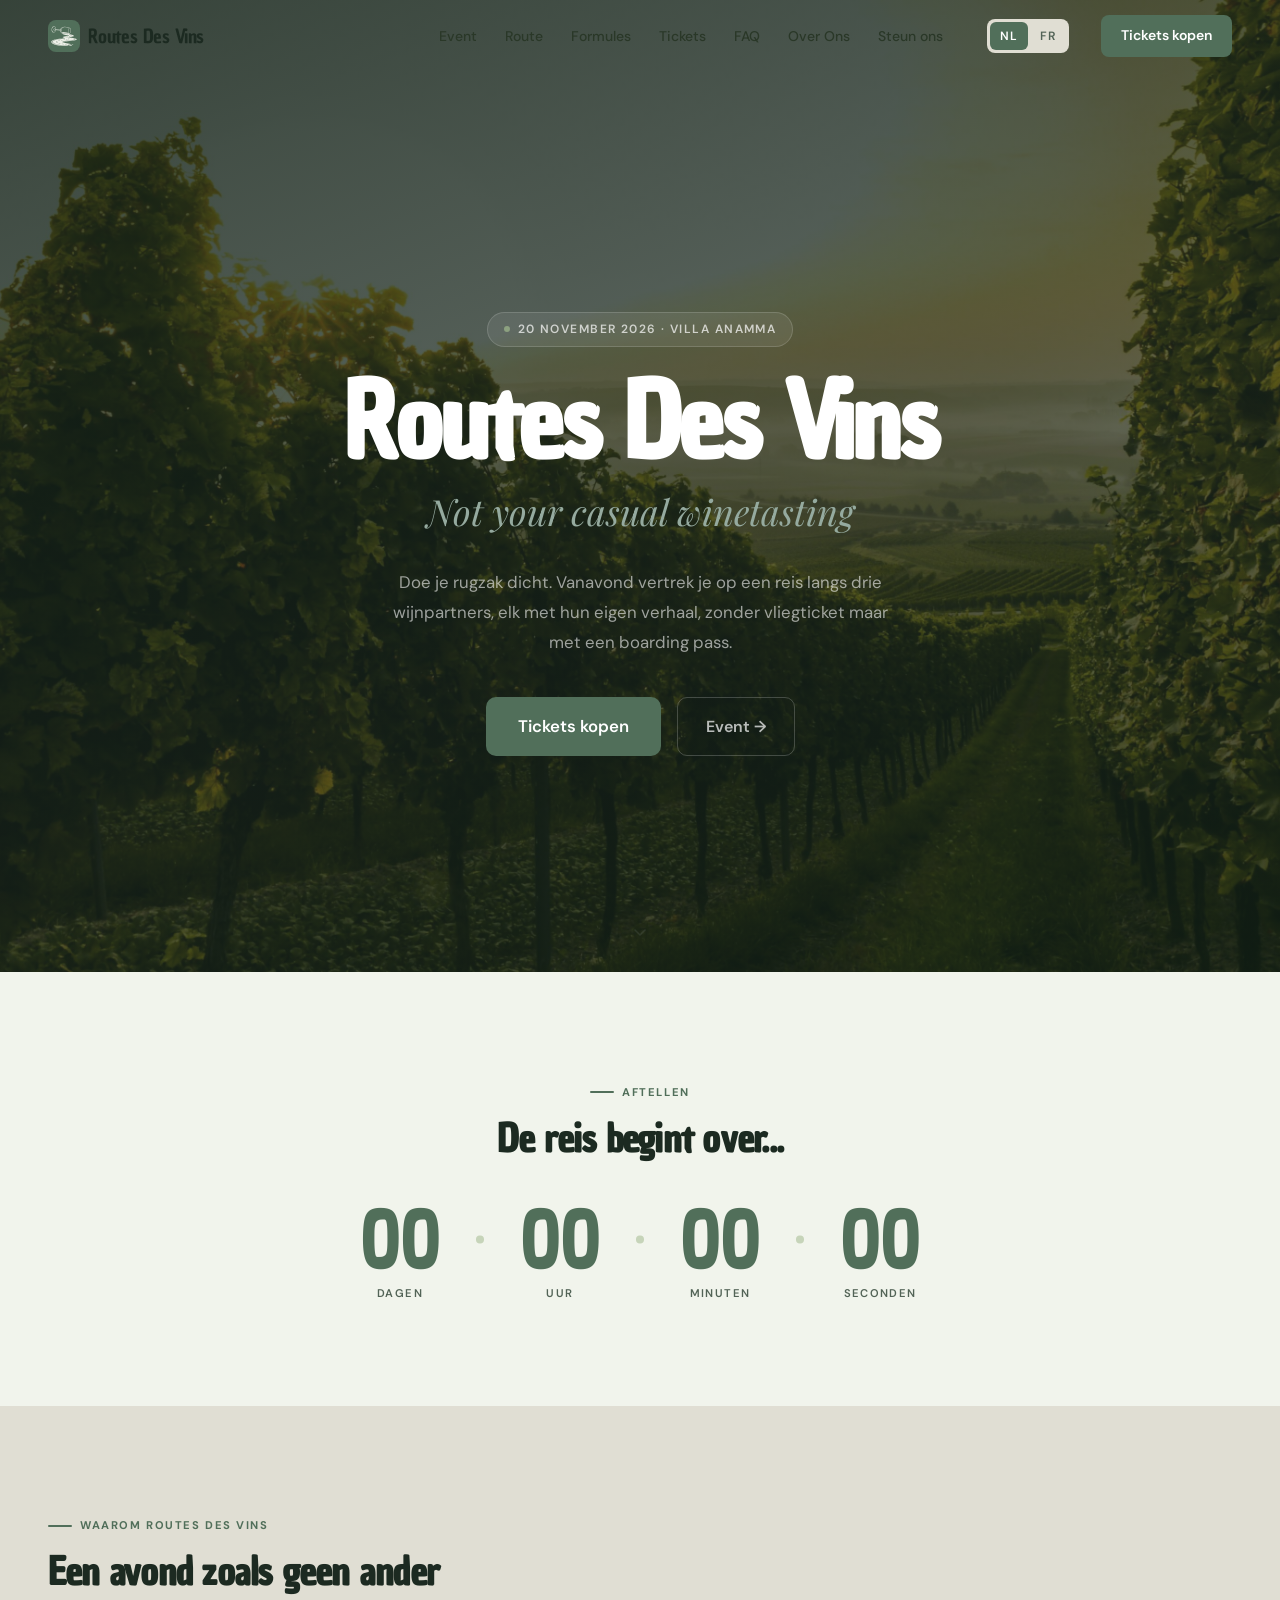
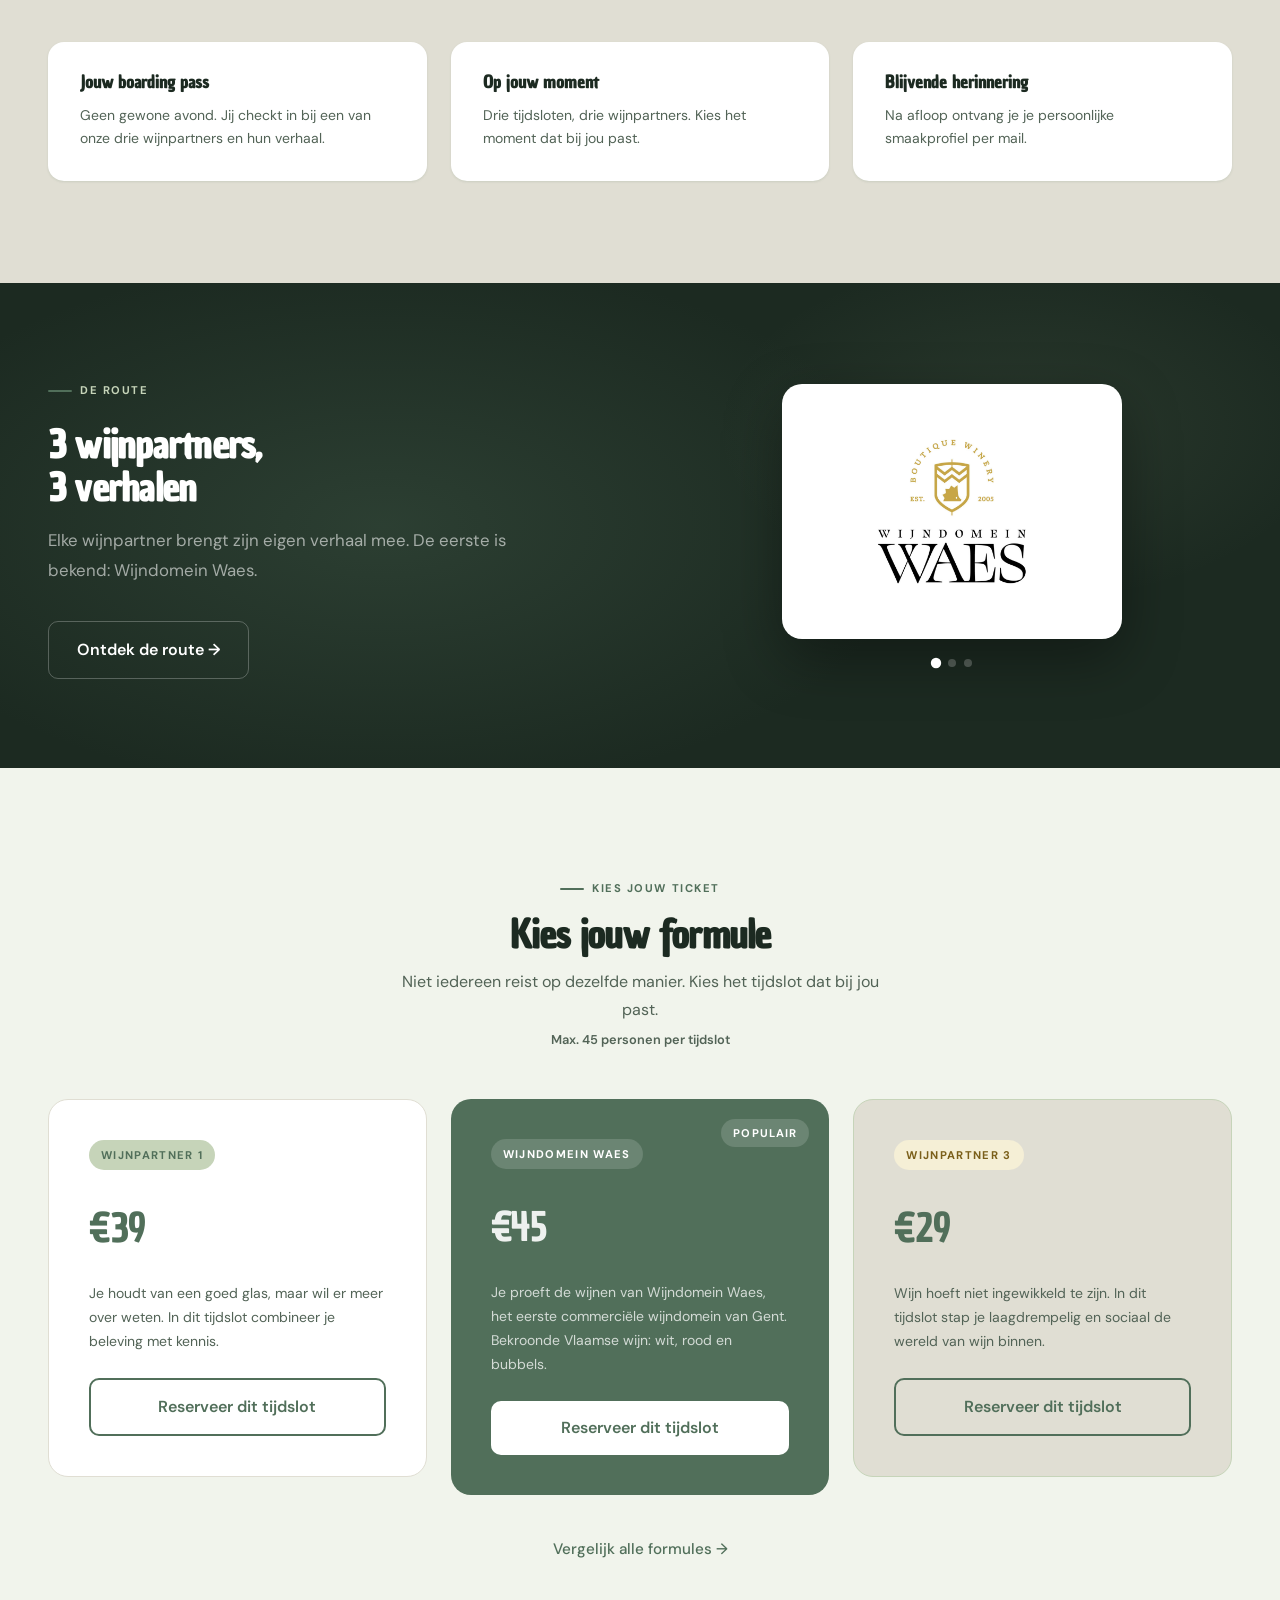
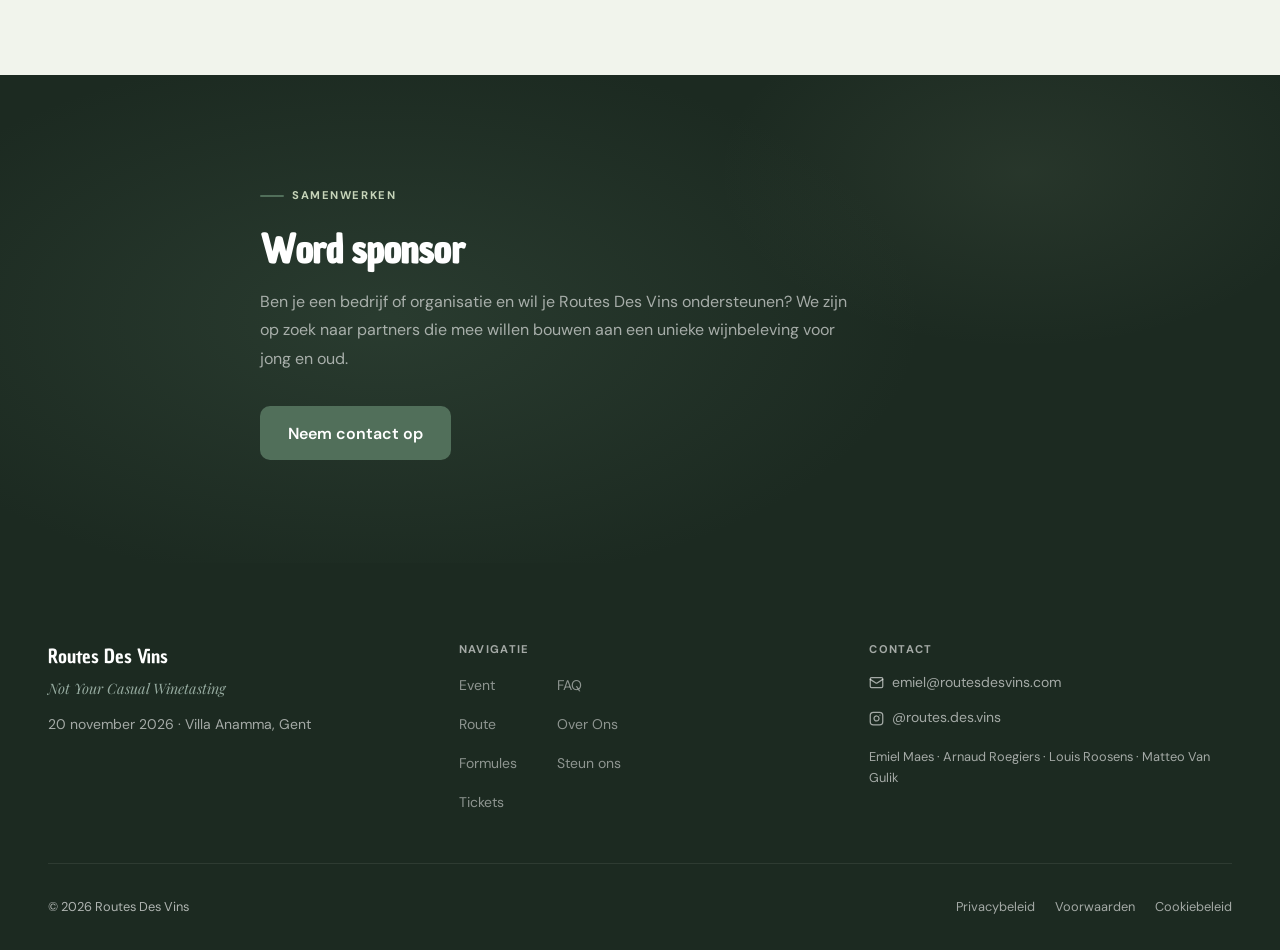
==== index.html @ fdfb15b7 "Replace Wijndomein Waes logo with new brand logo - New logo (fotos/waes-logo-nieuw.png) cropped and " ====
<!DOCTYPE html>
<html lang="nl">
<head>
  <meta charset="UTF-8">
  <meta name="viewport" content="width=device-width, initial-scale=1.0">
  <title>Routes Des Vins — Not Your Casual Winetasting</title>
  <link rel="stylesheet" href="styles.css">
  <link rel="preconnect" href="https://fonts.googleapis.com">
  <link href="https://fonts.googleapis.com/css2?family=Chau+Philomene+One:ital@0;1&family=DM+Sans:ital,opsz,wght@0,9..40,300;0,9..40,400;0,9..40,500;0,9..40,600;1,9..40,300&family=Playfair+Display:ital@1&display=swap" rel="stylesheet">
  <style>
    .hero-date-pill {
      display: inline-flex;
      align-items: center;
      gap: 0.5rem;
      background: rgba(255,255,255,.08);
      border: 1px solid rgba(255,255,255,.15);
      border-radius: 100px;
      padding: 0.4rem 1rem;
      font-size: 0.75rem;
      font-weight: 600;
      letter-spacing: 0.12em;
      text-transform: uppercase;
      color: rgba(255,255,255,.7);
      margin-bottom: 1.5rem;
    }
    .hero-date-pill::before {
      content: '';
      width: 6px; height: 6px;
      border-radius: 50%;
      background: var(--c-sage);
    }
    .hero-bg {
      position: absolute;
      inset: 0;
      background: linear-gradient(160deg, #1C2A21 0%, #2D3F32 50%, #1C2A21 100%);
    }
    .hero-bg::before {
      content: '';
      position: absolute;
      inset: 0;
      background:
        radial-gradient(ellipse 70% 60% at 80% 20%, rgba(81,111,90,.4) 0%, transparent 65%),
        radial-gradient(ellipse 50% 70% at 15% 80%, rgba(140,161,128,.2) 0%, transparent 60%),
        radial-gradient(ellipse 30% 40% at 50% 50%, rgba(198,212,185,.05) 0%, transparent 70%);
    }
    .hero-inner {
      display: flex;
      flex-direction: column;
      align-items: center;
      justify-content: center;
      text-align: center;
      min-height: 100dvh;
      padding: calc(var(--nav-h) + 3rem) clamp(1.5rem,4vw,3rem) 6rem;
      position: relative;
      z-index: 1;
    }
    .hero-body-text {
      font-size: 1.05rem;
      line-height: 1.8;
      color: rgba(255,255,255,.58);
      max-width: 520px;
      margin: 1.5rem auto 0;
    }
    .hero-ctas {
      display: flex;
      gap: 1rem;
      flex-wrap: wrap;
      justify-content: center;
      margin-top: 2.5rem;
    }
    .hero-ghost {
      display: inline-flex;
      align-items: center;
      gap: 0.5rem;
      font-weight: 600;
      font-size: 1rem;
      color: rgba(255,255,255,.7);
      padding: 0.85rem 1.75rem;
      border: 1.5px solid rgba(255,255,255,.2);
      border-radius: 10px;
      text-decoration: none;
      transition: border-color 0.2s, color 0.2s, background 0.2s;
    }
    .hero-ghost:hover { border-color: rgba(255,255,255,.65); color:#fff; background: rgba(255,255,255,.06); }
    .hero-ghost:focus-visible { outline: 2px solid var(--c-sage); outline-offset: 3px; }
    .hero-ghost:active { background: rgba(255,255,255,.1); }
    .teaser-section {
      background: var(--c-dark);
      padding: clamp(4rem,7vw,6rem) clamp(1.5rem,4vw,3rem);
      position: relative;
      overflow: hidden;
    }
    .teaser-section::before {
      content: '';
      position: absolute;
      inset: 0;
      background:
        radial-gradient(ellipse 60% 80% at 30% 50%, rgba(81,111,90,.3) 0%, transparent 70%),
        radial-gradient(ellipse 40% 60% at 80% 30%, rgba(140,161,128,.12) 0%, transparent 60%);
      pointer-events: none;
    }
    .teaser-grid {
      display: grid;
      grid-template-columns: 1fr 1fr;
      gap: 4rem;
      align-items: center;
      position: relative;
      z-index: 1;
    }
    @media (max-width: 768px) { .teaser-grid { grid-template-columns: 1fr; } .teaser-svg { margin-top: 0.5rem; } }
    .formula-grid {
      display: grid;
      grid-template-columns: repeat(3, 1fr);
      gap: 1.5rem;
      align-items: start;
    }
    @media (max-width: 900px) { .formula-grid { grid-template-columns: 1fr; max-width: 420px; margin: 0 auto; } }
    .teaser-route-cta {
      display: inline-flex;
      align-items: center;
      gap: 0.5rem;
      margin-top: 2.25rem;
      font-weight: 600;
      color: #fff;
      padding: 0.875rem 1.75rem;
      border: 1.5px solid rgba(255,255,255,.25);
      border-radius: 10px;
      text-decoration: none;
      font-size: 1rem;
      transition: border-color 0.2s, background 0.2s;
    }
    .teaser-route-cta:hover {
      border-color: rgba(255,255,255,.7);
      background: rgba(255,255,255,.06);
    }
    /* Partner logo carousel */
    .partner-carousel { width: 100%; max-width: 340px; margin: 0 auto; }
    .pc-frame {
      position: relative;
      background: #fff;
      border-radius: 20px;
      box-shadow: 0 20px 56px rgba(0,0,0,.35);
      aspect-ratio: 4 / 3;
      overflow: hidden;
    }
    .pc-slide {
      position: absolute;
      inset: 0;
      display: flex;
      align-items: center;
      justify-content: center;
      padding: 2.25rem 2rem;
      opacity: 0;
      transform: translateY(10px) scale(0.97);
      transition: opacity 0.6s var(--ease-out), transform 0.6s var(--ease-out);
      pointer-events: none;
    }
    .pc-slide.is-active { opacity: 1; transform: none; pointer-events: auto; }
    .pc-slide img { width: 100%; height: auto; max-height: 100%; object-fit: contain; display: block; }
    .pc-soon { display: flex; flex-direction: column; align-items: center; gap: 0.85rem; text-align: center; }
    .pc-soon-num {
      width: 2.75rem; height: 2.75rem;
      border-radius: 50%;
      display: flex; align-items: center; justify-content: center;
      background: var(--c-cream);
      color: var(--c-forest);
      font-family: var(--font-display);
      font-size: 1.05rem;
    }
    .pc-soon-txt { font-size: 0.8rem; font-weight: 600; color: var(--c-text-light); letter-spacing: 0.02em; }
    .pc-dots { display: flex; gap: 0.5rem; justify-content: center; margin-top: 1.25rem; }
    .pc-dot {
      width: 8px; height: 8px;
      border-radius: 50%;
      border: none; padding: 0;
      cursor: pointer;
      background: rgba(255,255,255,.25);
      transition: background 0.3s var(--ease-out), transform 0.3s var(--ease-spring);
    }
    .pc-dot.is-active { background: #fff; transform: scale(1.3); }
    .pc-dot:hover:not(.is-active) { background: rgba(255,255,255,.5); }
    .pc-dot:focus-visible { outline: 2px solid var(--c-sage); outline-offset: 3px; }
    @media (prefers-reduced-motion: reduce) {
      .pc-slide { transition: opacity 0.2s linear; transform: none; }
    }
  </style>
</head>
<body>

<nav class="nav">
  <a href="index.html" class="nav-logo">
    <img src="fotos/logo-mark.png" alt="Routes Des Vins" width="32" height="32">
    Routes Des Vins
  </a>
  <ul class="nav-links">
    <li><a href="event.html" data-i18n="nav_event">Event</a></li>
    <li><a href="route.html" data-i18n="nav_route">Route</a></li>
    <li><a href="formules.html" data-i18n="nav_formules">Formules</a></li>
    <li><a href="tickets.html" data-i18n="nav_tickets">Tickets</a></li>
    <li><a href="faq.html" data-i18n="nav_faq">FAQ</a></li>
    <li><a href="over-ons.html" data-i18n="nav_about">Over Ons</a></li>
    <li><a href="steun-ons.html" data-i18n="nav_steunons">Steun ons</a></li>
  </ul>
  <div class="nav-lang">
    <button class="lang-btn" data-lang="nl">NL</button>
    <button class="lang-btn" data-lang="fr">FR</button>
  </div>
  <a href="tickets.html" class="nav-cta" data-i18n="nav_cta">Tickets kopen</a>
  <button class="nav-hamburger" aria-label="Menu">
    <span></span><span></span><span></span>
  </button>
</nav>
<div class="nav-mobile">
  <a href="event.html" data-i18n="nav_event">Event</a>
  <a href="route.html" data-i18n="nav_route">Route</a>
  <a href="formules.html" data-i18n="nav_formules">Formules</a>
  <a href="tickets.html" data-i18n="nav_tickets">Tickets</a>
  <a href="faq.html" data-i18n="nav_faq">FAQ</a>
  <a href="over-ons.html" data-i18n="nav_about">Over Ons</a>
  <a href="steun-ons.html" data-i18n="nav_steunons">Steun ons</a>
  <a href="tickets.html" class="mobile-cta" data-i18n="nav_cta">Tickets kopen</a>
  <div class="mobile-lang">
    <button class="lang-btn" data-lang="nl">NL</button>
    <button class="lang-btn" data-lang="fr">FR</button>
  </div>
</div>

<!-- HERO -->
<section class="hero" style="position:relative">
  <div class="hero-bg">
    <img src="fotos/sfeer1.jpg" alt="" aria-hidden="true" style="position:absolute;inset:0;width:100%;height:100%;object-fit:cover;object-position:center;z-index:0;">
    <div style="position:absolute;inset:0;background:linear-gradient(160deg,rgba(20,35,24,.85) 0%,rgba(28,42,33,.68) 60%,rgba(20,35,24,.78) 100%);z-index:1;"></div>
  </div>
  <div class="hero-inner">
    <div class="hero-date-pill reveal">
      <span data-i18n="hero_date">20 november 2026 · Villa Anamma</span>
    </div>
    <h1 class="display-xl reveal delay-1" style="color:#fff;margin-bottom:0.5rem" data-i18n="hero_title">Routes Des Vins</h1>
    <p class="italic-accent reveal delay-2" style="font-size:clamp(1.25rem,3vw,2.25rem);color:var(--c-muted)" data-i18n="hero_subtitle">Not your casual winetasting</p>
    <p class="hero-body-text reveal delay-3" data-i18n="hero_body">Doe je rugzak dicht. Vanavond vertrek je op een reis langs drie wijnpartners, elk met hun eigen verhaal, zonder vliegticket maar met een boarding pass.</p>
    <div class="hero-ctas reveal delay-4">
      <a href="tickets.html" class="btn-primary" style="font-size:1.05rem;padding:0.95rem 2rem" data-i18n="hero_cta">Tickets kopen</a>
      <a href="event.html" class="hero-ghost" data-i18n="hero_event_cta">Event →</a>
    </div>
  </div>
  <div class="scroll-indicator">
    <svg width="16" height="16" viewBox="0 0 16 16" fill="none" stroke="rgba(255,255,255,.5)" stroke-width="1.5" stroke-linecap="round"><path d="M3 6l5 5 5-5"/></svg>
  </div>
</section>

<!-- COUNTDOWN -->
<section class="section" style="background:var(--c-cream);text-align:center">
  <div class="container" style="max-width:840px">
    <span class="section-eyebrow reveal" style="justify-content:center" data-i18n="eyebrow_countdown">Aftellen</span>
    <h2 class="display-md reveal delay-1" style="margin-bottom:2.5rem" data-i18n="countdown_title">De reis begint over...</h2>
    <div class="countdown-grid reveal delay-2">
      <div class="countdown-unit">
        <span class="countdown-number" id="cd-days">--</span>
        <span class="countdown-label" data-i18n="countdown_days">dagen</span>
      </div>
      <span class="countdown-sep">·</span>
      <div class="countdown-unit">
        <span class="countdown-number" id="cd-hours">--</span>
        <span class="countdown-label" data-i18n="countdown_hours">uur</span>
      </div>
      <span class="countdown-sep">·</span>
      <div class="countdown-unit">
        <span class="countdown-number" id="cd-mins">--</span>
        <span class="countdown-label" data-i18n="countdown_mins">minuten</span>
      </div>
      <span class="countdown-sep">·</span>
      <div class="countdown-unit">
        <span class="countdown-number" id="cd-secs">--</span>
        <span class="countdown-label" data-i18n="countdown_secs">seconden</span>
      </div>
    </div>
  </div>
</section>

<!-- USPs -->
<section class="section" style="background:var(--c-offwhite)">
  <div class="container">
    <div style="max-width:560px;margin-bottom:3rem">
      <span class="section-eyebrow reveal" data-i18n="eyebrow_why">Waarom Routes Des Vins</span>
      <h2 class="display-md reveal delay-1" data-i18n="h2_why">Een avond zoals geen ander</h2>
    </div>
    <div class="usp-grid">
      <div class="usp-card reveal delay-1">
        <h3 style="font-size:1.05rem" data-i18n="usp1_title">Jouw boarding pass</h3>
        <p class="text-muted body-sm" data-i18n="usp1_body">Geen gewone avond. Jij checkt in bij een van onze drie wijnpartners en hun verhaal.</p>
      </div>
      <div class="usp-card reveal delay-2">
        <h3 style="font-size:1.05rem" data-i18n="usp2_title">Op jouw moment</h3>
        <p class="text-muted body-sm" data-i18n="usp2_body">Drie tijdsloten, drie wijnpartners. Kies het moment dat bij jou past.</p>
      </div>
      <div class="usp-card reveal delay-3">
        <h3 style="font-size:1.05rem" data-i18n="usp3_title">Blijvende herinnering</h3>
        <p class="text-muted body-sm" data-i18n="usp3_body">Na afloop ontvang je je persoonlijke smaakprofiel per mail.</p>
      </div>
    </div>
  </div>
</section>

<!-- ROUTE TEASER -->
<section class="teaser-section">
  <div class="container">
    <div class="teaser-grid">
      <div>
        <span class="section-eyebrow reveal" style="color:var(--c-light)" data-i18n="route_eyebrow">De Route</span>
        <h2 class="display-md reveal delay-1" style="color:#fff;margin-top:0.5rem" data-i18n="home_route_h2">3 wijnpartners,<br>3 verhalen</h2>
        <p class="reveal delay-2" style="margin-top:1rem;color:rgba(255,255,255,.58);font-size:1.05rem;line-height:1.8;max-width:460px" data-i18n="teaser_body">Elke wijnpartner brengt zijn eigen verhaal mee. De eerste is bekend: Wijndomein Waes.</p>
        <a href="route.html"
           class="teaser-route-cta reveal delay-3"
           data-i18n="teaser_cta">Ontdek de route →</a>
      </div>
      <div class="teaser-svg reveal-scale delay-2" style="display:flex;justify-content:center;align-items:center">
        <div class="partner-carousel">
          <div class="pc-frame">
            <div class="pc-slide is-active">
              <img src="fotos/waes-logo-nieuw.png" alt="Wijndomein Waes" loading="lazy">
            </div>
            <div class="pc-slide">
              <div class="pc-soon">
                <span class="pc-soon-num">2</span>
                <span class="pc-soon-txt" data-i18n="partner_soon_name">Wordt binnenkort onthuld</span>
              </div>
            </div>
            <div class="pc-slide">
              <div class="pc-soon">
                <span class="pc-soon-num">3</span>
                <span class="pc-soon-txt" data-i18n="partner_soon_name">Wordt binnenkort onthuld</span>
              </div>
            </div>
          </div>
          <div class="pc-dots">
            <button type="button" class="pc-dot is-active" aria-label="Wijndomein Waes"></button>
            <button type="button" class="pc-dot" aria-label="Wijnpartner 2"></button>
            <button type="button" class="pc-dot" aria-label="Wijnpartner 3"></button>
          </div>
        </div>
      </div>
    </div>
  </div>
</section>

<!-- FORMULA PREVIEW -->
<section class="section" style="background:var(--c-cream)">
  <div class="container">
    <div style="text-align:center;margin-bottom:3rem">
      <span class="section-eyebrow reveal" style="justify-content:center" data-i18n="eyebrow_choose">Kies jouw ticket</span>
      <h2 class="display-md reveal delay-1" data-i18n="formules_title">Kies jouw formule</h2>
      <p class="reveal delay-2" style="margin-top:0.75rem;color:var(--c-text-light);max-width:480px;margin-left:auto;margin-right:auto" data-i18n="formules_intro">Niet iedereen reist op dezelfde manier. Kies het tijdslot dat bij jou past.</p>
      <p class="reveal delay-2" style="margin-top:0.4rem;font-size:0.8rem;font-weight:600;color:var(--c-text-light)" data-i18n="capacity_note">Max. 45 personen per tijdslot</p>
    </div>
    <div class="formula-grid">
      <!-- Classic -->
      <div class="formula-card reveal" style="background:#fff;border:1px solid var(--c-offwhite)">
        <span class="formula-badge" style="background:var(--c-light);color:var(--c-forest)"><span data-i18n="classic_name">Wijnpartner 1</span></span>
        <div class="price-display" style="margin-bottom:1.25rem" data-i18n="classic_price">€39</div>
        <p style="font-size:0.875rem;color:var(--c-text-light);margin-bottom:1.5rem;line-height:1.7" data-i18n="classic_body">Je houdt van een goed glas, maar wil er meer over weten. In dit tijdslot combineer je beleving met kennis.</p>
        <a href="formules.html" class="btn-secondary" style="width:100%;justify-content:center" data-i18n="classic_cta">Reserveer dit tijdslot</a>
      </div>
      <!-- Sunset (featured) -->
      <div class="formula-card featured reveal delay-1" style="position:relative;overflow:hidden">
        <div style="position:absolute;top:1.25rem;right:1.25rem;background:rgba(255,255,255,.15);border-radius:100px;padding:0.3rem 0.75rem;font-size:0.7rem;font-weight:700;letter-spacing:0.1em;text-transform:uppercase;color:#fff">Populair</div>
        <span class="formula-badge" style="background:rgba(255,255,255,.15);color:#fff"><span data-i18n="sunset_name">Wijndomein Waes</span></span>
        <div class="price-display on-dark" style="margin-bottom:1.25rem" data-i18n="sunset_price">€45</div>
        <p style="font-size:0.875rem;color:rgba(255,255,255,.75);margin-bottom:1.5rem;line-height:1.7" data-i18n="sunset_body">Je proeft de wijnen van Wijndomein Waes, het eerste commerciële wijndomein van Gent. Bekroonde Vlaamse wijn: wit, rood en bubbels.</p>
        <a href="formules.html" class="btn-primary" style="width:100%;justify-content:center;background:#fff;color:var(--c-forest)" data-i18n="sunset_cta">Reserveer dit tijdslot</a>
      </div>
      <!-- Grand Cru -->
      <div class="formula-card reveal delay-2" style="background:var(--c-offwhite);border:1px solid var(--c-light)">
        <span class="formula-badge" style="background:#F5EFD6;color:#7A5F1A"><span data-i18n="grandcru_name">Wijnpartner 3</span></span>
        <div class="price-display" style="margin-bottom:1.25rem" data-i18n="grandcru_price">€29</div>
        <p style="font-size:0.875rem;color:var(--c-text-light);margin-bottom:1.5rem;line-height:1.7" data-i18n="grandcru_body">Wijn hoeft niet ingewikkeld te zijn. In dit tijdslot stap je laagdrempelig en sociaal de wereld van wijn binnen.</p>
        <a href="formules.html" class="btn-secondary" style="width:100%;justify-content:center" data-i18n="grandcru_cta">Reserveer dit tijdslot</a>
      </div>
    </div>
    <div style="text-align:center;margin-top:2rem" class="reveal">
      <a href="formules.html" class="btn-ghost" data-i18n="home_formules_link">Vergelijk alle formules →</a>
    </div>
  </div>
</section>

<!-- Sponsor Section -->
<section class="section" style="background:var(--c-dark);position:relative;overflow:hidden">
  <div style="position:absolute;inset:0;background:radial-gradient(ellipse 60% 80% at 30% 50%,rgba(81,111,90,.25) 0%,transparent 70%),radial-gradient(ellipse 40% 60% at 80% 20%,rgba(140,161,128,.1) 0%,transparent 60%)"></div>
  <div class="container" style="position:relative;z-index:1;max-width:760px">
    <span class="section-eyebrow reveal" style="color:var(--c-light)" data-i18n="sponsor_eyebrow">Samenwerken</span>
    <h2 class="display-md reveal delay-1" style="color:#fff;margin-top:0.5rem" data-i18n="sponsor_h2">Word sponsor</h2>
    <p class="reveal delay-2" style="color:rgba(255,255,255,.6);margin-top:1rem;line-height:1.8;max-width:600px" data-i18n="sponsor_body">Ben je een bedrijf of organisatie en wil je Routes Des Vins ondersteunen? We zijn op zoek naar partners die mee willen bouwen aan een unieke wijnbeleving voor jong en oud.</p>
    <a href="mailto:emiel@routesdesvins.com" class="btn-primary reveal delay-3" style="margin-top:2rem;display:inline-flex" data-i18n="sponsor_cta">Neem contact op</a>
  </div>
</section>

<footer class="footer">
  <div class="container">
    <div class="footer-top">
      <div>
        <div class="footer-brand">Routes Des Vins</div>
        <div class="footer-tagline" data-i18n="footer_tagline">Not Your Casual Winetasting</div>
        <p style="margin-top:0.75rem;font-size:0.875rem;color:rgba(255,255,255,.6)" data-i18n="footer_date">20 november 2026 · Villa Anamma, Gent</p>
      </div>
      <div>
        <div class="footer-label">Navigatie</div>
        <div style="display:flex;gap:2.5rem;">
          <ul class="footer-links">
            <li><a href="event.html" data-i18n="nav_event">Event</a></li>
            <li><a href="route.html" data-i18n="nav_route">Route</a></li>
            <li><a href="formules.html" data-i18n="nav_formules">Formules</a></li>
            <li><a href="tickets.html" data-i18n="nav_tickets">Tickets</a></li>
          </ul>
          <ul class="footer-links">
            <li><a href="faq.html" data-i18n="nav_faq">FAQ</a></li>
            <li><a href="over-ons.html" data-i18n="nav_about">Over Ons</a></li>
            <li><a href="steun-ons.html" data-i18n="nav_steunons">Steun ons</a></li>
          </ul>
        </div>
      </div>
      <div>
        <div class="footer-label" data-i18n="footer_contact">Contact</div>
        <p style="margin-bottom:0.5rem">
          <a href="mailto:emiel@routesdesvins.com" style="color:rgba(255,255,255,.6);font-size:0.875rem;display:inline-flex;align-items:center;gap:0.5rem">
            <svg width="15" height="15" viewBox="0 0 24 24" fill="none" stroke="currentColor" stroke-width="2" stroke-linecap="round" stroke-linejoin="round"><rect x="2" y="4" width="20" height="16" rx="2"/><path d="m22 7-8.97 5.7a1.94 1.94 0 0 1-2.06 0L2 7"/></svg>
            emiel@routesdesvins.com
          </a>
        </p>
        <p style="margin-bottom:0.75rem">
          <a href="https://instagram.com/routes.des.vins" target="_blank" rel="noopener" style="color:rgba(255,255,255,.6);font-size:0.875rem;display:inline-flex;align-items:center;gap:0.5rem">
            <svg width="15" height="15" viewBox="0 0 24 24" fill="none" stroke="currentColor" stroke-width="2" stroke-linecap="round" stroke-linejoin="round"><rect x="2" y="2" width="20" height="20" rx="5"/><path d="M16 11.37A4 4 0 1 1 12.63 8 4 4 0 0 1 16 11.37z"/><line x1="17.5" y1="6.5" x2="17.51" y2="6.5"/></svg>
            <span data-i18n="footer_instagram">@routes.des.vins</span>
          </a>
        </p>
        <p style="font-size:0.8rem;color:rgba(255,255,255,.6)" data-i18n="footer_org">Emiel Maes · Arnaud Roegiers · Louis Roosens · Matteo Van Gulik</p>
      </div>
    </div>
    <div class="footer-bottom">
      <span data-i18n="footer_rights">© 2026 Routes Des Vins</span>
      <nav style="display:flex;gap:1.25rem;flex-wrap:wrap">
        <a href="privacybeleid.html" style="color:rgba(255,255,255,.6);font-size:0.8rem">Privacybeleid</a>
        <a href="voorwaarden.html" style="color:rgba(255,255,255,.6);font-size:0.8rem">Voorwaarden</a>
        <a href="cookiebeleid.html" style="color:rgba(255,255,255,.6);font-size:0.8rem">Cookiebeleid</a>
      </nav>
    </div>
  </div>
</footer>

<script src="translations.js"></script>
<script>
(function () {
  document.addEventListener('DOMContentLoaded', function () {
    var car = document.querySelector('.partner-carousel');
    if (!car) return;
    var slides = car.querySelectorAll('.pc-slide');
    var dots = car.querySelectorAll('.pc-dot');
    if (slides.length < 2) return;
    var idx = 0, timer = null;
    var reduce = window.matchMedia('(prefers-reduced-motion: reduce)').matches;

    function show(n) {
      idx = (n + slides.length) % slides.length;
      slides.forEach(function (s, i) { s.classList.toggle('is-active', i === idx); });
      dots.forEach(function (d, i) { d.classList.toggle('is-active', i === idx); });
    }
    function start() { if (reduce) return; stop(); timer = setInterval(function () { show(idx + 1); }, 4000); }
    function stop() { if (timer) { clearInterval(timer); timer = null; } }

    dots.forEach(function (d, i) {
      d.addEventListener('click', function () { show(i); start(); });
    });
    car.addEventListener('mouseenter', stop);
    car.addEventListener('mouseleave', start);
    car.addEventListener('focusin', stop);
    car.addEventListener('focusout', start);
    start();
  });
})();
</script>
</body>
</html>
---- styles.css ----
/* ============================================
   Routes Des Vins — Design System
   ============================================ */

@import url('https://fonts.googleapis.com/css2?family=Chau+Philomene+One:ital@0;1&family=DM+Sans:ital,opsz,wght@0,9..40,300;0,9..40,400;0,9..40,500;0,9..40,600;1,9..40,300&family=Playfair+Display:ital@1&display=swap');

/* ── CSS Custom Properties ── */
:root {
  --c-forest:     #516F5A;
  --c-sage:       #8CA180;
  --c-muted:      #95AA9F;
  --c-light:      #C6D4B9;
  --c-offwhite:   #E0DED3;
  --c-cream:      #F1F4EC;
  --c-dark:       #1C2A21;
  --c-dark-mid:   #2D3F32;
  --c-text:       #2A3828;
  --c-text-light: #526356;

  --font-display: 'Chau Philomene One', sans-serif;
  --font-body:    'DM Sans', sans-serif;
  --font-accent:  'Playfair Display', serif;

  --nav-h: 72px;

  --ease-spring: cubic-bezier(0.34, 1.56, 0.64, 1);
  --ease-out:    cubic-bezier(0.22, 1, 0.36, 1);
  --ease-in-out: cubic-bezier(0.65, 0, 0.35, 1);

  --shadow-sm:  0 1px 3px rgba(81,111,90,.08), 0 1px 2px rgba(81,111,90,.06);
  --shadow-md:  0 4px 16px rgba(81,111,90,.10), 0 2px 6px rgba(81,111,90,.08);
  --shadow-lg:  0 12px 40px rgba(81,111,90,.14), 0 4px 12px rgba(81,111,90,.08);
  --shadow-xl:  0 24px 64px rgba(81,111,90,.18), 0 8px 20px rgba(81,111,90,.10);
}

/* ── Reset & Base ── */
*, *::before, *::after { box-sizing: border-box; margin: 0; padding: 0; }

html { scroll-behavior: smooth; font-size: 16px; }

body {
  font-family: var(--font-body);
  background: var(--c-cream);
  color: var(--c-text);
  line-height: 1.7;
  -webkit-font-smoothing: antialiased;
  -moz-osx-font-smoothing: grayscale;
  overflow-x: hidden;
}

img { display: block; max-width: 100%; }
a { color: inherit; text-decoration: none; }

/* ── Typography ── */
h1, h2, h3, h4 {
  font-family: var(--font-display);
  line-height: 1.1;
  color: var(--c-dark);
}

.display-xl {
  font-size: clamp(3rem, 8vw, 7rem);
  letter-spacing: -0.03em;
  line-height: 1.0;
}

.display-lg {
  font-size: clamp(2rem, 5vw, 4.5rem);
  letter-spacing: -0.025em;
}

.display-md {
  font-size: clamp(1.5rem, 3vw, 2.75rem);
  letter-spacing: -0.02em;
}

.body-lg  { font-size: 1.125rem; line-height: 1.75; }
.body-sm  { font-size: 0.875rem; line-height: 1.6; }
.label    { font-size: 0.75rem; font-weight: 600; letter-spacing: 0.12em; text-transform: uppercase; }
.italic-accent { font-family: var(--font-accent); font-style: italic; }

/* ── Navigation ── */
.nav {
  position: fixed;
  top: 0; left: 0; right: 0;
  z-index: 100;
  height: var(--nav-h);
  display: flex;
  align-items: center;
  padding: 0 clamp(1.5rem, 4vw, 3rem);
  gap: 2rem;
  transition: background 0.4s var(--ease-out), box-shadow 0.4s var(--ease-out);
}

.nav.scrolled {
  background: rgba(241,244,236,.96);
  backdrop-filter: blur(12px);
  -webkit-backdrop-filter: blur(12px);
  box-shadow: var(--shadow-sm);
}

.nav-logo {
  font-family: var(--font-display);
  font-size: 1.2rem;
  letter-spacing: -0.01em;
  color: var(--c-dark);
  flex-shrink: 0;
  display: flex;
  align-items: center;
  gap: 0.5rem;
}

.nav-logo svg { width: 32px; height: 32px; }
.nav-logo img { width: 32px; height: 32px; border-radius: 8px; display: block; flex-shrink: 0; }

.nav-links {
  display: flex;
  align-items: center;
  gap: 0.25rem;
  margin-left: auto;
  list-style: none;
}

.nav-links a {
  font-size: 0.875rem;
  font-weight: 500;
  color: var(--c-text);
  padding: 0.5rem 0.75rem;
  border-radius: 6px;
  transition: color 0.2s, background 0.2s;
}

.nav-links a:hover { color: var(--c-forest); background: rgba(81,111,90,.06); }
.nav-links a:active { background: rgba(81,111,90,.12); }
.nav-links a.active { color: var(--c-forest); font-weight: 600; }
.nav-links a:focus-visible { outline: 2px solid var(--c-sage); outline-offset: 2px; border-radius: 4px; }

.nav-lang {
  display: flex;
  align-items: center;
  gap: 0.125rem;
  background: var(--c-offwhite);
  border-radius: 8px;
  padding: 3px;
  flex-shrink: 0;
}

.nav-lang button {
  font-family: var(--font-body);
  font-size: 0.75rem;
  font-weight: 600;
  letter-spacing: 0.06em;
  padding: 0.35rem 0.65rem;
  border: none;
  border-radius: 6px;
  cursor: pointer;
  background: transparent;
  color: var(--c-text-light);
  transition: background 0.2s, color 0.2s;
}

.nav-lang button.active {
  background: var(--c-forest);
  color: #fff;
}

.nav-lang button:hover:not(.active) { background: var(--c-light); color: var(--c-dark); }
.nav-lang button:focus-visible { outline: 2px solid var(--c-sage); outline-offset: 2px; }
.nav-hamburger:focus-visible { outline: 2px solid var(--c-sage); outline-offset: 2px; border-radius: 4px; }

.nav-cta {
  flex-shrink: 0;
  font-family: var(--font-body);
  font-size: 0.875rem;
  font-weight: 600;
  padding: 0.55rem 1.25rem;
  background: var(--c-forest);
  color: #fff;
  border-radius: 8px;
  border: none;
  cursor: pointer;
  transition: background 0.2s, transform 0.2s var(--ease-spring), box-shadow 0.2s;
  text-decoration: none;
  display: inline-flex;
  align-items: center;
}

.nav-cta:hover { background: var(--c-dark-mid); box-shadow: var(--shadow-md); transform: translateY(-1px); }
.nav-cta:active { transform: translateY(0); box-shadow: none; }

.nav-hamburger {
  display: none;
  flex-direction: column;
  gap: 5px;
  cursor: pointer;
  padding: 8px;
  border: none;
  background: none;
  margin-left: auto;
}

.nav-hamburger span {
  display: block;
  width: 22px;
  height: 2px;
  background: var(--c-dark);
  border-radius: 2px;
  transition: transform 0.3s var(--ease-out), opacity 0.3s;
}

/* ── Mobile Nav ── */
.nav-mobile { display: none; }

@media (max-width: 900px) {
  .nav-links, .nav-lang, .nav-cta { display: none; }
  .nav-hamburger { display: flex; }

  .nav-mobile {
    display: block;
    position: fixed;
    inset: 0;
    z-index: 99;
    background: var(--c-cream);
    display: flex;
    flex-direction: column;
    padding: calc(var(--nav-h) + 2rem) 2rem 2rem;
    gap: 0.5rem;
    transform: translateX(100%);
    transition: transform 0.4s var(--ease-out);
  }

  .nav-mobile.open { transform: translateX(0); }

  .nav-mobile a {
    font-family: var(--font-display);
    font-size: 1.75rem;
    color: var(--c-dark);
    padding: 0.75rem 0;
    border-bottom: 1px solid var(--c-offwhite);
    display: block;
  }

  .nav-mobile .mobile-lang {
    display: flex;
    gap: 1rem;
    margin-top: 1.5rem;
    padding-top: 1.5rem;
    border-top: 1px solid var(--c-offwhite);
  }

  .nav-mobile .mobile-lang button {
    font-family: var(--font-body);
    font-size: 0.875rem;
    font-weight: 600;
    padding: 0.5rem 1rem;
    border-radius: 8px;
    border: 2px solid var(--c-forest);
    background: transparent;
    color: var(--c-forest);
    cursor: pointer;
  }

  .nav-mobile .mobile-lang button.active {
    background: var(--c-forest);
    color: #fff;
  }

  .nav-mobile .mobile-cta {
    margin-top: 1rem;
    display: inline-flex;
    justify-content: center;
    padding: 1rem;
    background: var(--c-forest);
    color: #fff;
    border-radius: 12px;
    font-weight: 600;
    font-size: 1rem;
  }
}

/* ── Buttons ── */
.btn-primary {
  display: inline-flex;
  align-items: center;
  gap: 0.5rem;
  font-family: var(--font-body);
  font-size: 1rem;
  font-weight: 600;
  padding: 0.85rem 1.75rem;
  background: var(--c-forest);
  color: #fff;
  border-radius: 10px;
  border: none;
  cursor: pointer;
  text-decoration: none;
  transition: background 0.2s, transform 0.25s var(--ease-spring), box-shadow 0.25s;
}

.btn-primary:hover { background: var(--c-dark-mid); box-shadow: var(--shadow-lg); transform: translateY(-2px); }
.btn-primary:active { transform: translateY(0); box-shadow: var(--shadow-sm); }
.btn-primary:focus-visible { outline: 3px solid var(--c-sage); outline-offset: 3px; }

.btn-secondary {
  display: inline-flex;
  align-items: center;
  gap: 0.5rem;
  font-family: var(--font-body);
  font-size: 1rem;
  font-weight: 600;
  padding: 0.85rem 1.75rem;
  background: transparent;
  color: var(--c-forest);
  border-radius: 10px;
  border: 2px solid var(--c-forest);
  cursor: pointer;
  text-decoration: none;
  transition: background 0.2s, color 0.2s, transform 0.25s var(--ease-spring), box-shadow 0.25s;
}

.btn-secondary:hover { background: var(--c-forest); color: #fff; box-shadow: var(--shadow-md); transform: translateY(-2px); }
.btn-secondary:active { transform: translateY(0); }
.btn-secondary:focus-visible { outline: 3px solid var(--c-sage); outline-offset: 3px; }

.btn-ghost {
  display: inline-flex;
  align-items: center;
  gap: 0.5rem;
  font-family: var(--font-body);
  font-size: 0.95rem;
  font-weight: 500;
  padding: 0.6rem 0;
  color: var(--c-forest);
  background: none;
  border: none;
  cursor: pointer;
  text-decoration: none;
  border-bottom: 1.5px solid transparent;
  transition: border-color 0.2s, color 0.2s;
}

.btn-ghost:hover { border-color: var(--c-forest); color: var(--c-dark); }
.btn-ghost:focus-visible { outline: 2px solid var(--c-sage); border-radius: 2px; }

/* ── Section Wrappers ── */
.section {
  padding: clamp(4rem, 8vw, 7rem) clamp(1.5rem, 4vw, 3rem);
}

.section-sm {
  padding: clamp(2.5rem, 5vw, 4rem) clamp(1.5rem, 4vw, 3rem);
}

.container {
  max-width: 1280px;
  margin: 0 auto;
  width: 100%;
}

.container-sm {
  max-width: 800px;
  margin: 0 auto;
  width: 100%;
}

/* ── Section Label ── */
.section-eyebrow {
  display: inline-flex;
  align-items: center;
  gap: 0.5rem;
  font-size: 0.7rem;
  font-weight: 700;
  letter-spacing: 0.14em;
  text-transform: uppercase;
  color: var(--c-forest);
  margin-bottom: 1rem;
}

.section-eyebrow::before {
  content: '';
  display: block;
  width: 24px;
  height: 2px;
  background: var(--c-forest);
  border-radius: 2px;
}

/* ── Grain Texture Overlay ── */
.grain {
  position: relative;
}

.grain::after {
  content: '';
  position: absolute;
  inset: 0;
  opacity: 0.035;
  pointer-events: none;
  background-image: url("data:image/svg+xml,%3Csvg viewBox='0 0 256 256' xmlns='http://www.w3.org/2000/svg'%3E%3Cfilter id='noise'%3E%3CfeTurbulence type='fractalNoise' baseFrequency='0.9' numOctaves='4' stitchTiles='stitch'/%3E%3C/filter%3E%3Crect width='100%25' height='100%25' filter='url(%23noise)'/%3E%3C/svg%3E");
  background-repeat: repeat;
  background-size: 256px;
  mix-blend-mode: multiply;
}

/* ── Hero Base ── */
.hero {
  min-height: 100dvh;
  padding-top: var(--nav-h);
  position: relative;
  overflow: hidden;
}

/* ── Cards ── */
.card {
  background: #fff;
  border-radius: 16px;
  padding: 2rem;
  box-shadow: var(--shadow-md);
  transition: transform 0.3s var(--ease-spring), box-shadow 0.3s;
}

.card:hover { transform: translateY(-4px); box-shadow: var(--shadow-xl); }

.card-sage {
  background: var(--c-light);
  border-radius: 16px;
  padding: 2rem;
}

/* ── Country Cards ── */
.country-card {
  border-radius: 20px;
  overflow: hidden;
  position: relative;
  aspect-ratio: 4/5;
  cursor: default;
  box-shadow: var(--shadow-lg);
}

.country-card-inner {
  height: 100%;
  padding: 2rem;
  display: flex;
  flex-direction: column;
  justify-content: flex-end;
  position: relative;
  z-index: 1;
}

.country-card-bg {
  position: absolute;
  inset: 0;
  transition: transform 0.6s var(--ease-out);
}

.country-card:hover .country-card-bg { transform: scale(1.04); }

/* ── Formula Cards ── */
.formula-card {
  border-radius: 20px;
  padding: 2.5rem;
  position: relative;
  overflow: hidden;
  transition: transform 0.3s var(--ease-spring), box-shadow 0.3s;
  cursor: default;
}

.formula-card:hover { transform: translateY(-6px); box-shadow: var(--shadow-xl); }

.formula-card.featured {
  background: var(--c-forest);
  color: #fff;
}

.formula-card.featured h3,
.formula-card.featured p,
.formula-card.featured li { color: #fff; }

.formula-badge {
  display: inline-flex;
  align-items: center;
  gap: 0.4rem;
  font-size: 0.7rem;
  font-weight: 700;
  letter-spacing: 0.12em;
  text-transform: uppercase;
  padding: 0.35rem 0.75rem;
  border-radius: 100px;
  margin-bottom: 1.5rem;
}

/* ── Countdown ── */
.countdown-grid {
  display: flex;
  gap: clamp(1rem, 3vw, 2rem);
  justify-content: center;
  flex-wrap: wrap;
}

.countdown-unit {
  display: flex;
  flex-direction: column;
  align-items: center;
  gap: 0.25rem;
}

.countdown-number {
  font-family: var(--font-display);
  font-size: clamp(2.5rem, 7vw, 5rem);
  line-height: 1;
  letter-spacing: -0.03em;
  color: var(--c-forest);
  min-width: 2ch;
  text-align: center;
}

.countdown-label {
  font-size: 0.7rem;
  font-weight: 600;
  letter-spacing: 0.12em;
  text-transform: uppercase;
  color: var(--c-text-light);
}

.countdown-sep {
  font-family: var(--font-display);
  font-size: clamp(2rem, 5vw, 3.5rem);
  color: var(--c-light);
  line-height: 1;
  align-self: flex-start;
  padding-top: 0.15em;
}

/* ── Steps ── */
.step-item {
  display: grid;
  grid-template-columns: auto 1fr;
  gap: 1.25rem 1.5rem;
  align-items: start;
  padding: 1.5rem 0;
  border-bottom: 1px solid var(--c-offwhite);
}

.step-item:last-child { border-bottom: none; }

.step-number {
  font-family: var(--font-display);
  font-size: 0.875rem;
  color: #fff;
  background: var(--c-forest);
  width: 32px;
  height: 32px;
  border-radius: 50%;
  display: flex;
  align-items: center;
  justify-content: center;
  flex-shrink: 0;
  margin-top: 0.1rem;
}

/* ── FAQ Accordion ── */
.faq-item {
  border-bottom: 1px solid var(--c-offwhite);
}

.faq-trigger {
  width: 100%;
  display: flex;
  align-items: center;
  justify-content: space-between;
  gap: 1rem;
  padding: 1.5rem 0;
  background: none;
  border: none;
  cursor: pointer;
  text-align: left;
  font-family: var(--font-body);
  font-size: 1rem;
  font-weight: 500;
  color: var(--c-dark);
  transition: color 0.2s;
}

.faq-trigger:hover { color: var(--c-forest); }
.faq-trigger:focus-visible { outline: 2px solid var(--c-sage); border-radius: 4px; }

.faq-icon {
  flex-shrink: 0;
  width: 24px;
  height: 24px;
  border-radius: 50%;
  background: var(--c-offwhite);
  display: flex;
  align-items: center;
  justify-content: center;
  transition: background 0.2s, transform 0.3s var(--ease-spring);
}

.faq-trigger[aria-expanded="true"] .faq-icon {
  background: var(--c-forest);
  transform: rotate(45deg);
}

.faq-icon svg { width: 14px; height: 14px; }
.faq-trigger[aria-expanded="true"] .faq-icon svg { stroke: #fff; }

.faq-body {
  display: grid;
  grid-template-rows: 0fr;
  transition: grid-template-rows 0.35s var(--ease-out);
}

.faq-body.open { grid-template-rows: 1fr; }

.faq-body-inner {
  overflow: hidden;
}

.faq-body-inner p {
  padding-bottom: 1.5rem;
  color: var(--c-text-light);
  line-height: 1.75;
}

/* ── Footer ── */
.footer {
  background: var(--c-dark);
  color: rgba(255,255,255,.65);
  padding: clamp(3rem, 6vw, 5rem) clamp(1.5rem, 4vw, 3rem) 2rem;
}

.footer-top {
  display: grid;
  grid-template-columns: 1fr 1fr 1fr;
  gap: 3rem;
  padding-bottom: 3rem;
  border-bottom: 1px solid rgba(255,255,255,.08);
  margin-bottom: 2rem;
}

@media (max-width: 768px) {
  .footer-top { grid-template-columns: 1fr; gap: 2rem; }
}

.footer-brand { font-family: var(--font-display); font-size: 1.2rem; color: #fff; }
.footer-tagline { font-family: var(--font-accent); font-style: italic; font-size: 0.9rem; color: var(--c-muted); margin-top: 0.25rem; }

.footer-links { list-style: none; display: flex; flex-direction: column; gap: 0.75rem; }
.footer-links a { color: rgba(255,255,255,.5); font-size: 0.875rem; transition: color 0.2s; }
.footer-links a:hover { color: #fff; }

.footer-label { font-size: 0.7rem; font-weight: 700; letter-spacing: 0.12em; text-transform: uppercase; color: rgba(255,255,255,.6); margin-bottom: 0.75rem; }

.footer-bottom {
  display: flex;
  align-items: center;
  justify-content: space-between;
  flex-wrap: wrap;
  gap: 1rem;
  font-size: 0.8rem;
}

/* ── Scroll Reveal Animations ── */
.reveal {
  opacity: 0;
  transform: translateY(24px);
  transition: opacity 0.7s var(--ease-out), transform 0.7s var(--ease-out);
}

.reveal.visible { opacity: 1; transform: translateY(0); }

.reveal-left {
  opacity: 0;
  transform: translateX(-32px);
  transition: opacity 0.7s var(--ease-out), transform 0.7s var(--ease-out);
}

.reveal-left.visible { opacity: 1; transform: translateX(0); }

.reveal-scale {
  opacity: 0;
  transform: scale(0.94);
  transition: opacity 0.6s var(--ease-out), transform 0.6s var(--ease-spring);
}

.reveal-scale.visible { opacity: 1; transform: scale(1); }

/* Stagger delays */
.delay-1 { transition-delay: 0.1s; }
.delay-2 { transition-delay: 0.2s; }
.delay-3 { transition-delay: 0.3s; }
.delay-4 { transition-delay: 0.4s; }
.delay-5 { transition-delay: 0.5s; }
.delay-6 { transition-delay: 0.6s; }

/* ── Dividers ── */
.divider {
  width: 40px;
  height: 3px;
  background: var(--c-forest);
  border-radius: 3px;
  margin: 1rem 0;
}

/* ── Tag / Pill ── */
.tag {
  display: inline-flex;
  align-items: center;
  gap: 0.35rem;
  font-size: 0.75rem;
  font-weight: 600;
  padding: 0.3rem 0.75rem;
  border-radius: 100px;
  background: var(--c-light);
  color: var(--c-forest);
}

/* ── USP Grid ── */
.usp-grid {
  display: grid;
  grid-template-columns: repeat(3, 1fr);
  gap: 1.5rem;
}

@media (max-width: 768px) { .usp-grid { grid-template-columns: 1fr; } }

.usp-card {
  background: #fff;
  border-radius: 16px;
  padding: 2rem;
  display: flex;
  flex-direction: column;
  gap: 0.75rem;
  box-shadow: var(--shadow-sm);
  transition: transform 0.3s var(--ease-spring), box-shadow 0.3s;
}

.usp-card:hover { transform: translateY(-4px); box-shadow: var(--shadow-lg); }

.usp-icon {
  width: 48px;
  height: 48px;
  background: var(--c-light);
  border-radius: 12px;
  display: flex;
  align-items: center;
  justify-content: center;
  font-size: 1.5rem;
}

/* ── Page Header (inner pages) ── */
.page-header {
  min-height: 40vh;
  padding: calc(var(--nav-h) + 3rem) clamp(1.5rem, 4vw, 3rem) 3rem;
  background: var(--c-dark);
  position: relative;
  overflow: hidden;
  display: flex;
  align-items: flex-end;
}

.page-header::before {
  content: '';
  position: absolute;
  inset: 0;
  background:
    radial-gradient(ellipse 60% 60% at 80% 20%, rgba(81,111,90,.35) 0%, transparent 70%),
    radial-gradient(ellipse 40% 50% at 20% 80%, rgba(140,161,128,.2) 0%, transparent 60%);
}

.page-header-content { position: relative; z-index: 1; }

.page-header h1 { color: #fff; }
.page-header .section-eyebrow { color: var(--c-light); }
.page-header .section-eyebrow::before { background: var(--c-light); }
.page-header p { color: rgba(255,255,255,.65); }

/* ── Boarding Pass Visual ── */
.boarding-pass {
  background: #fff;
  border-radius: 16px;
  box-shadow: var(--shadow-xl);
  overflow: hidden;
  display: grid;
  grid-template-columns: 1fr auto;
}

.boarding-pass-main { padding: 2rem; }
.boarding-pass-stub {
  width: 100px;
  background: var(--c-forest);
  padding: 2rem 1rem;
  display: flex;
  flex-direction: column;
  align-items: center;
  justify-content: center;
  gap: 1rem;
}

.boarding-pass-stub .vertical-text {
  writing-mode: vertical-rl;
  text-orientation: mixed;
  font-family: var(--font-display);
  font-size: 0.875rem;
  letter-spacing: 0.1em;
  color: #fff;
  white-space: nowrap;
}

/* ── Responsive grid helpers ── */
.grid-2 { display: grid; grid-template-columns: repeat(2, 1fr); gap: 1.5rem; }
.grid-3 { display: grid; grid-template-columns: repeat(3, 1fr); gap: 1.5rem; }
.grid-4 { display: grid; grid-template-columns: repeat(4, 1fr); gap: 1.5rem; }

@media (max-width: 1024px) { .grid-4 { grid-template-columns: repeat(2, 1fr); } }
@media (max-width: 768px) {
  .grid-2, .grid-3, .grid-4 { grid-template-columns: 1fr; }
}

/* ── Utility ── */
.text-center { text-align: center; }
.text-forest { color: var(--c-forest); }
.text-muted { color: var(--c-text-light); }
.mt-1 { margin-top: 0.5rem; }
.mt-2 { margin-top: 1rem; }
.mt-3 { margin-top: 1.5rem; }
.mt-4 { margin-top: 2rem; }
.mt-6 { margin-top: 3rem; }
.mt-8 { margin-top: 4rem; }
.mb-1 { margin-bottom: 0.5rem; }
.mb-2 { margin-bottom: 1rem; }
.mb-3 { margin-bottom: 1.5rem; }
.mb-4 { margin-bottom: 2rem; }

/* ── Scroll indicator ── */
.scroll-indicator {
  position: absolute;
  bottom: 2rem;
  left: 50%;
  transform: translateX(-50%);
  display: flex;
  flex-direction: column;
  align-items: center;
  gap: 0.5rem;
  color: rgba(255,255,255,.5);
  font-size: 0.7rem;
  font-weight: 600;
  letter-spacing: 0.1em;
  text-transform: uppercase;
  animation: scroll-bounce 2s ease-in-out infinite;
}

.scroll-indicator svg { opacity: .6; }

@keyframes scroll-bounce {
  0%, 100% { transform: translateX(-50%) translateY(0); }
  50% { transform: translateX(-50%) translateY(6px); }
}

/* ── Floating badge ── */
.float-badge {
  position: absolute;
  display: flex;
  flex-direction: column;
  align-items: center;
  background: #fff;
  border-radius: 14px;
  padding: 1rem 1.25rem;
  box-shadow: var(--shadow-xl);
  animation: float 4s ease-in-out infinite;
}

@keyframes float {
  0%, 100% { transform: translateY(0); }
  50% { transform: translateY(-8px); }
}

/* ── Table styles ── */
.data-table {
  width: 100%;
  border-collapse: collapse;
  font-size: 0.9rem;
}

.data-table th {
  font-family: var(--font-display);
  font-size: 0.875rem;
  text-align: left;
  padding: 1rem 1.25rem;
  background: var(--c-dark);
  color: #fff;
  font-weight: 400;
}

.data-table td {
  padding: 1rem 1.25rem;
  border-bottom: 1px solid var(--c-offwhite);
}

.data-table tr:last-child td { border-bottom: none; }
.data-table tr:hover td { background: var(--c-cream); }

/* ── Price display ── */
.price-display {
  font-family: var(--font-display);
  font-size: 2.5rem;
  letter-spacing: -0.03em;
  color: var(--c-forest);
}

.price-display.on-dark { color: rgba(255,255,255,.9); }

.price-period {
  font-family: var(--font-body);
  font-size: 0.875rem;
  color: var(--c-text-light);
  font-weight: 400;
}

/* ── Team member card ── */
.team-card {
  background: #fff;
  border-radius: 16px;
  overflow: hidden;
  box-shadow: var(--shadow-md);
  transition: transform 0.3s var(--ease-spring), box-shadow 0.3s;
}

.team-card:hover { transform: translateY(-4px); box-shadow: var(--shadow-xl); }

.team-card-img {
  aspect-ratio: 1;
  background: var(--c-light);
  overflow: hidden;
}

.team-card-body { padding: 1.5rem; }
.bio-toggle:focus-visible { outline: 2px solid var(--c-sage); outline-offset: 2px; border-radius: 4px; }

/* ── Urgency banner ── */
.urgency-banner {
  display: flex;
  align-items: center;
  gap: 0.75rem;
  background: rgba(81,111,90,.08);
  border: 1px solid var(--c-light);
  border-radius: 10px;
  padding: 0.875rem 1.25rem;
  font-size: 0.875rem;
  font-weight: 500;
  color: var(--c-forest);
}

/* ── Wine passport visual ── */
.passport-cover {
  background: var(--c-dark);
  border-radius: 12px;
  padding: 2rem;
  aspect-ratio: 3/4;
  display: flex;
  flex-direction: column;
  justify-content: space-between;
  box-shadow: var(--shadow-xl);
}

/* ── Highlight text ── */
.highlight {
  position: relative;
  display: inline-block;
}

.highlight::after {
  content: '';
  position: absolute;
  left: 0;
  bottom: 0.05em;
  width: 100%;
  height: 0.3em;
  background: var(--c-light);
  z-index: -1;
  border-radius: 2px;
}
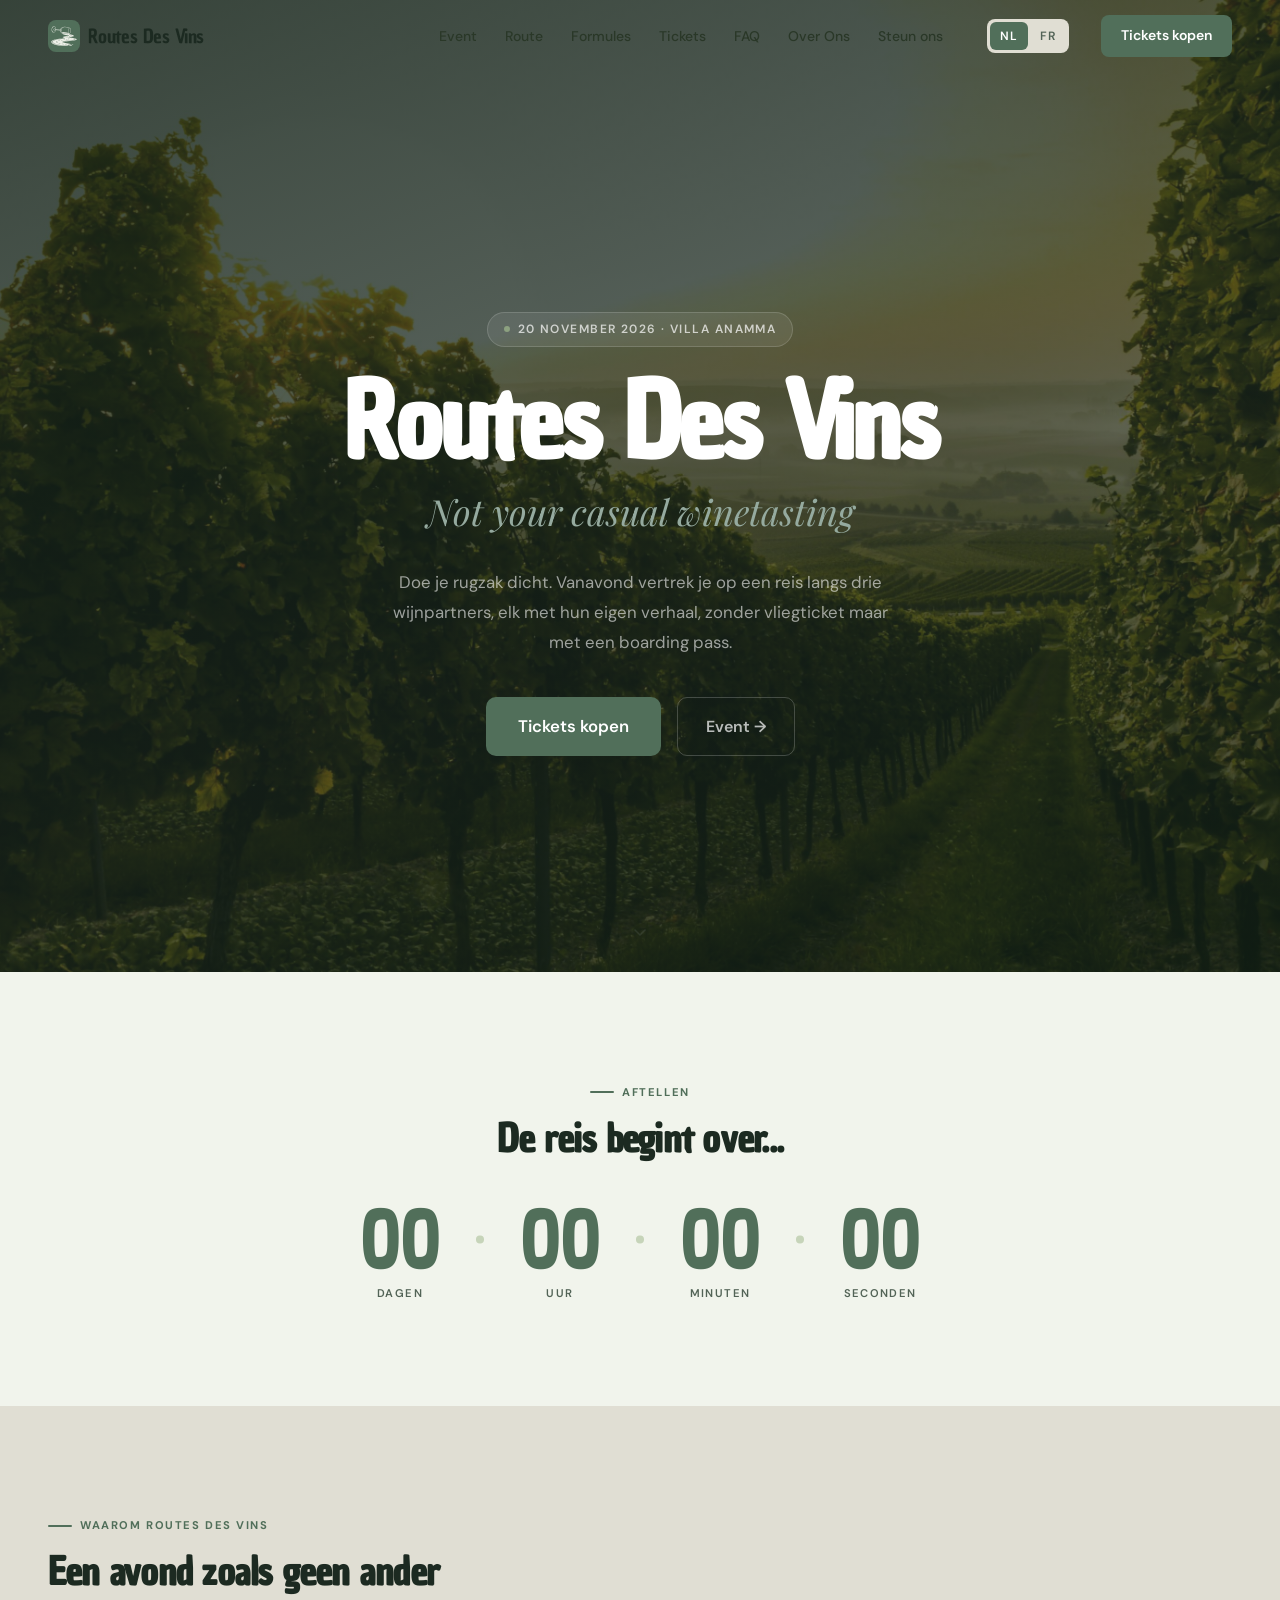
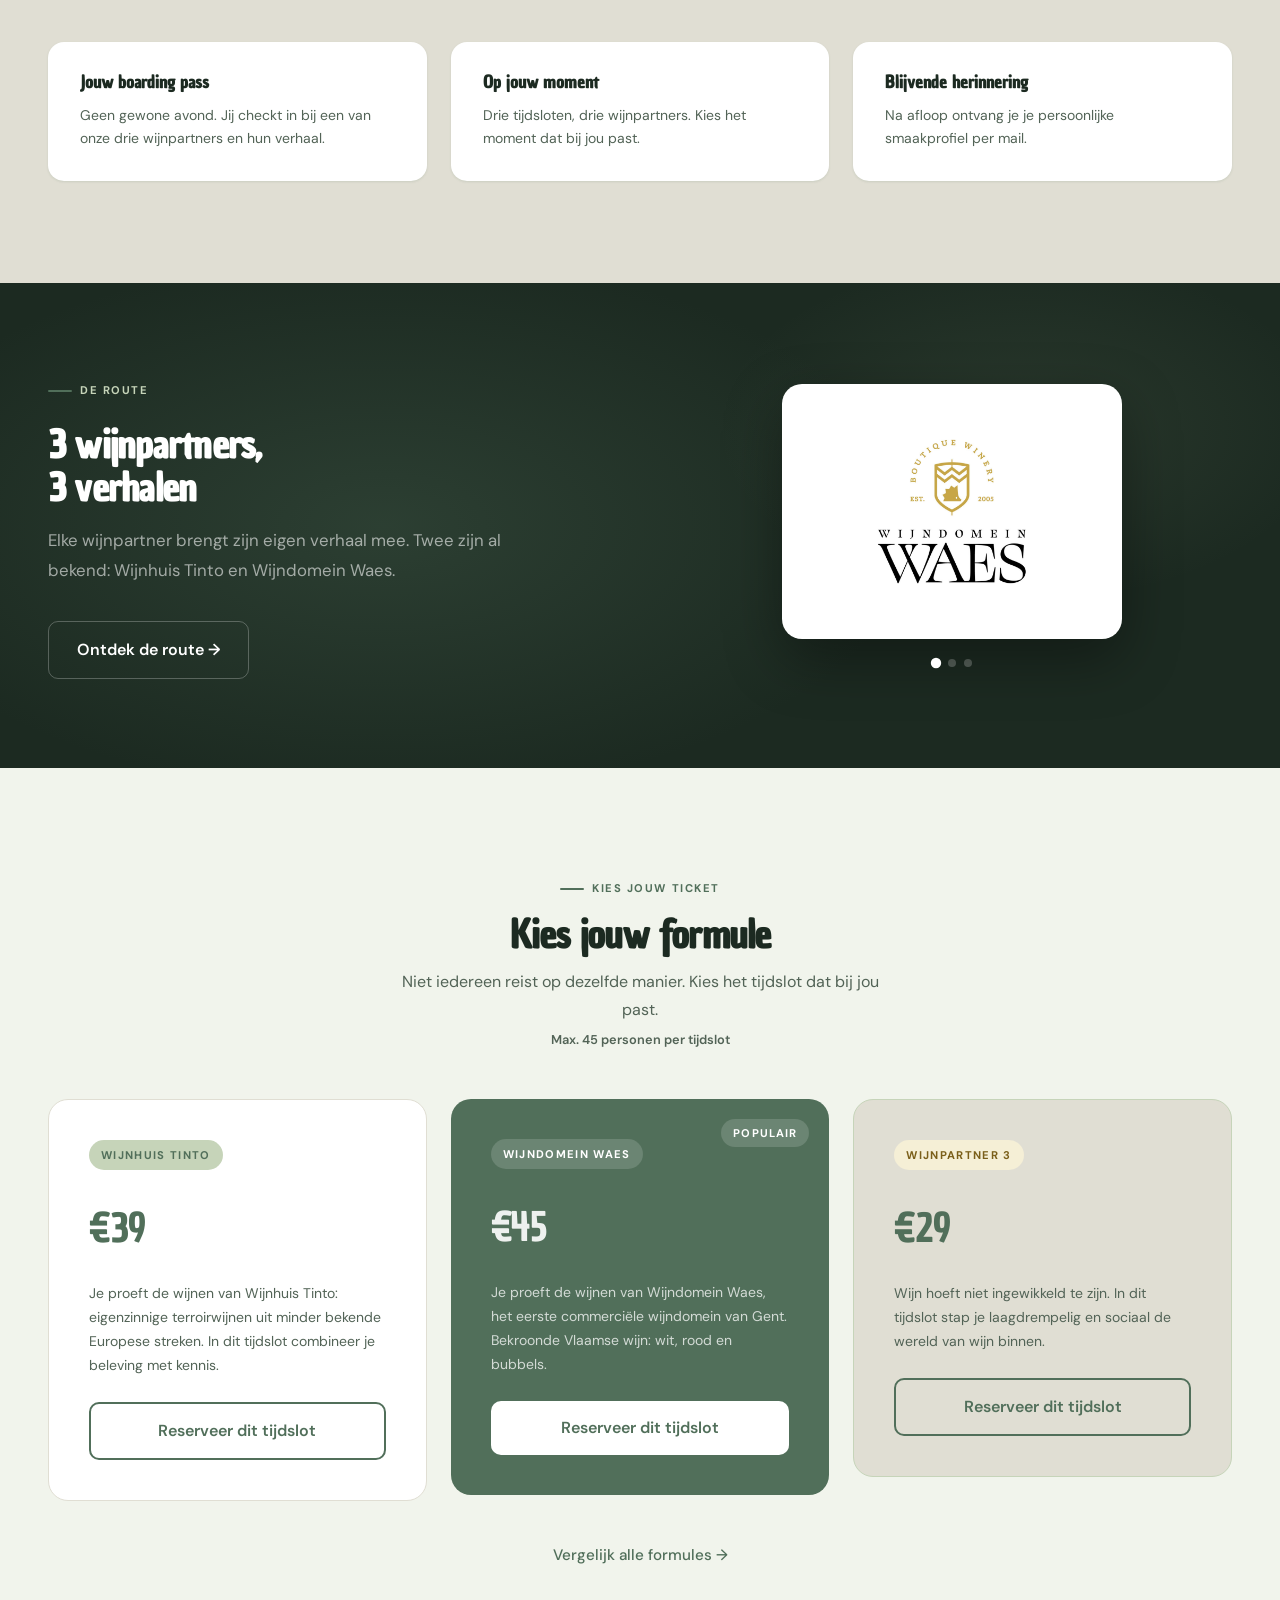
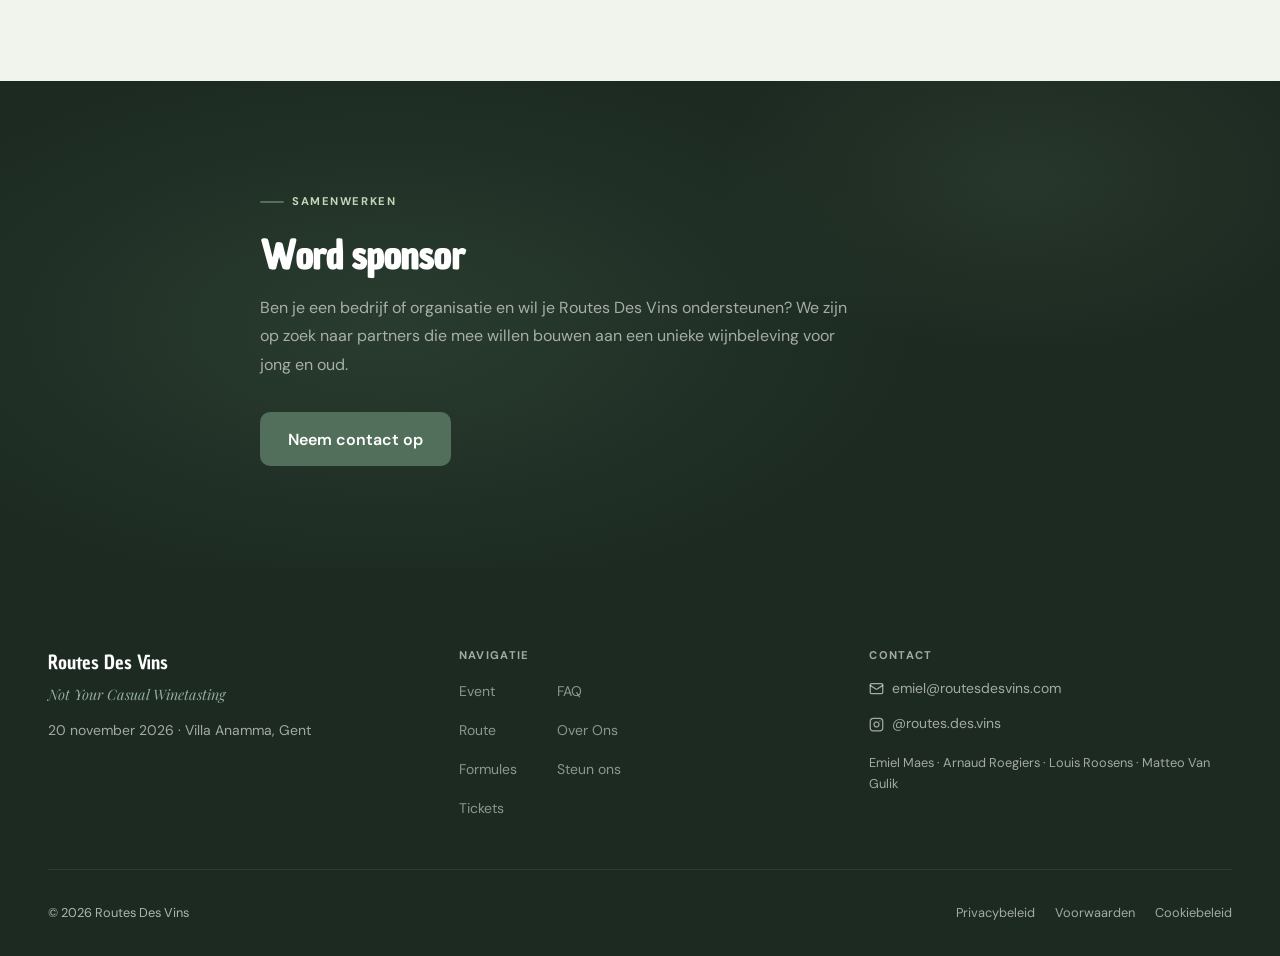
==== commit aa8478be: "Add Wijnhuis Tinto as wine partner for formule 1 - route.html: slot 1 accordion is now a full Tinto " ====
--- a/index.html
+++ b/index.html
@@ -308,7 +308,7 @@
       <div>
         <span class="section-eyebrow reveal" style="color:var(--c-light)" data-i18n="route_eyebrow">De Route</span>
         <h2 class="display-md reveal delay-1" style="color:#fff;margin-top:0.5rem" data-i18n="home_route_h2">3 wijnpartners,<br>3 verhalen</h2>
-        <p class="reveal delay-2" style="margin-top:1rem;color:rgba(255,255,255,.58);font-size:1.05rem;line-height:1.8;max-width:460px" data-i18n="teaser_body">Elke wijnpartner brengt zijn eigen verhaal mee. De eerste is bekend: Wijndomein Waes.</p>
+        <p class="reveal delay-2" style="margin-top:1rem;color:rgba(255,255,255,.58);font-size:1.05rem;line-height:1.8;max-width:460px" data-i18n="teaser_body">Elke wijnpartner brengt zijn eigen verhaal mee. Twee zijn al bekend: Wijnhuis Tinto en Wijndomein Waes.</p>
         <a href="route.html"
            class="teaser-route-cta reveal delay-3"
            data-i18n="teaser_cta">Ontdek de route →</a>
@@ -320,10 +320,7 @@
               <img src="fotos/waes-logo-nieuw.png" alt="Wijndomein Waes" loading="lazy">
             </div>
             <div class="pc-slide">
-              <div class="pc-soon">
-                <span class="pc-soon-num">2</span>
-                <span class="pc-soon-txt" data-i18n="partner_soon_name">Wordt binnenkort onthuld</span>
-              </div>
+              <img src="fotos/tinto-logo.png" alt="Wijnhuis Tinto" loading="lazy">
             </div>
             <div class="pc-slide">
               <div class="pc-soon">
@@ -334,7 +331,7 @@
           </div>
           <div class="pc-dots">
             <button type="button" class="pc-dot is-active" aria-label="Wijndomein Waes"></button>
-            <button type="button" class="pc-dot" aria-label="Wijnpartner 2"></button>
+            <button type="button" class="pc-dot" aria-label="Wijnhuis Tinto"></button>
             <button type="button" class="pc-dot" aria-label="Wijnpartner 3"></button>
           </div>
         </div>
@@ -355,9 +352,9 @@
     <div class="formula-grid">
       <!-- Classic -->
       <div class="formula-card reveal" style="background:#fff;border:1px solid var(--c-offwhite)">
-        <span class="formula-badge" style="background:var(--c-light);color:var(--c-forest)"><span data-i18n="classic_name">Wijnpartner 1</span></span>
+        <span class="formula-badge" style="background:var(--c-light);color:var(--c-forest)"><span data-i18n="classic_name">Wijnhuis Tinto</span></span>
         <div class="price-display" style="margin-bottom:1.25rem" data-i18n="classic_price">€39</div>
-        <p style="font-size:0.875rem;color:var(--c-text-light);margin-bottom:1.5rem;line-height:1.7" data-i18n="classic_body">Je houdt van een goed glas, maar wil er meer over weten. In dit tijdslot combineer je beleving met kennis.</p>
+        <p style="font-size:0.875rem;color:var(--c-text-light);margin-bottom:1.5rem;line-height:1.7" data-i18n="classic_body">Je proeft de wijnen van Wijnhuis Tinto: eigenzinnige terroirwijnen uit minder bekende Europese streken. In dit tijdslot combineer je beleving met kennis.</p>
         <a href="formules.html" class="btn-secondary" style="width:100%;justify-content:center" data-i18n="classic_cta">Reserveer dit tijdslot</a>
       </div>
       <!-- Sunset (featured) -->
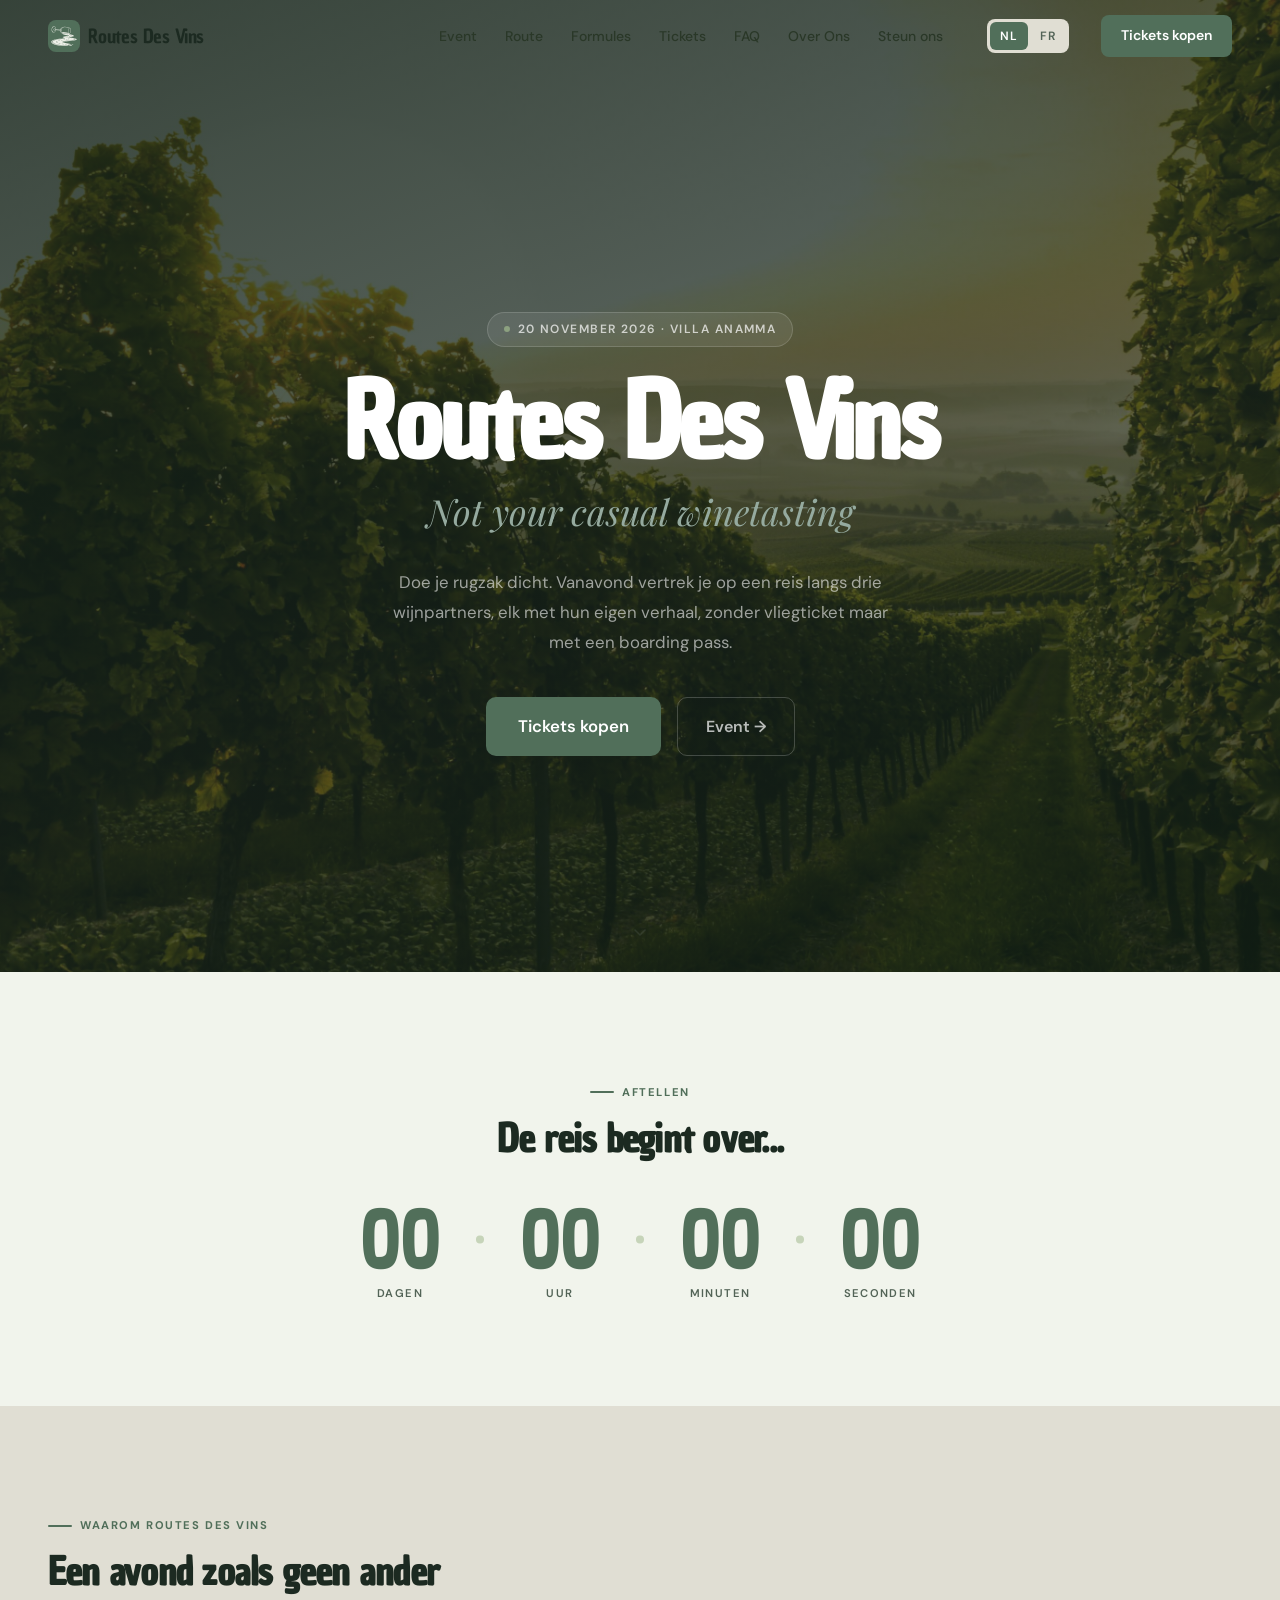
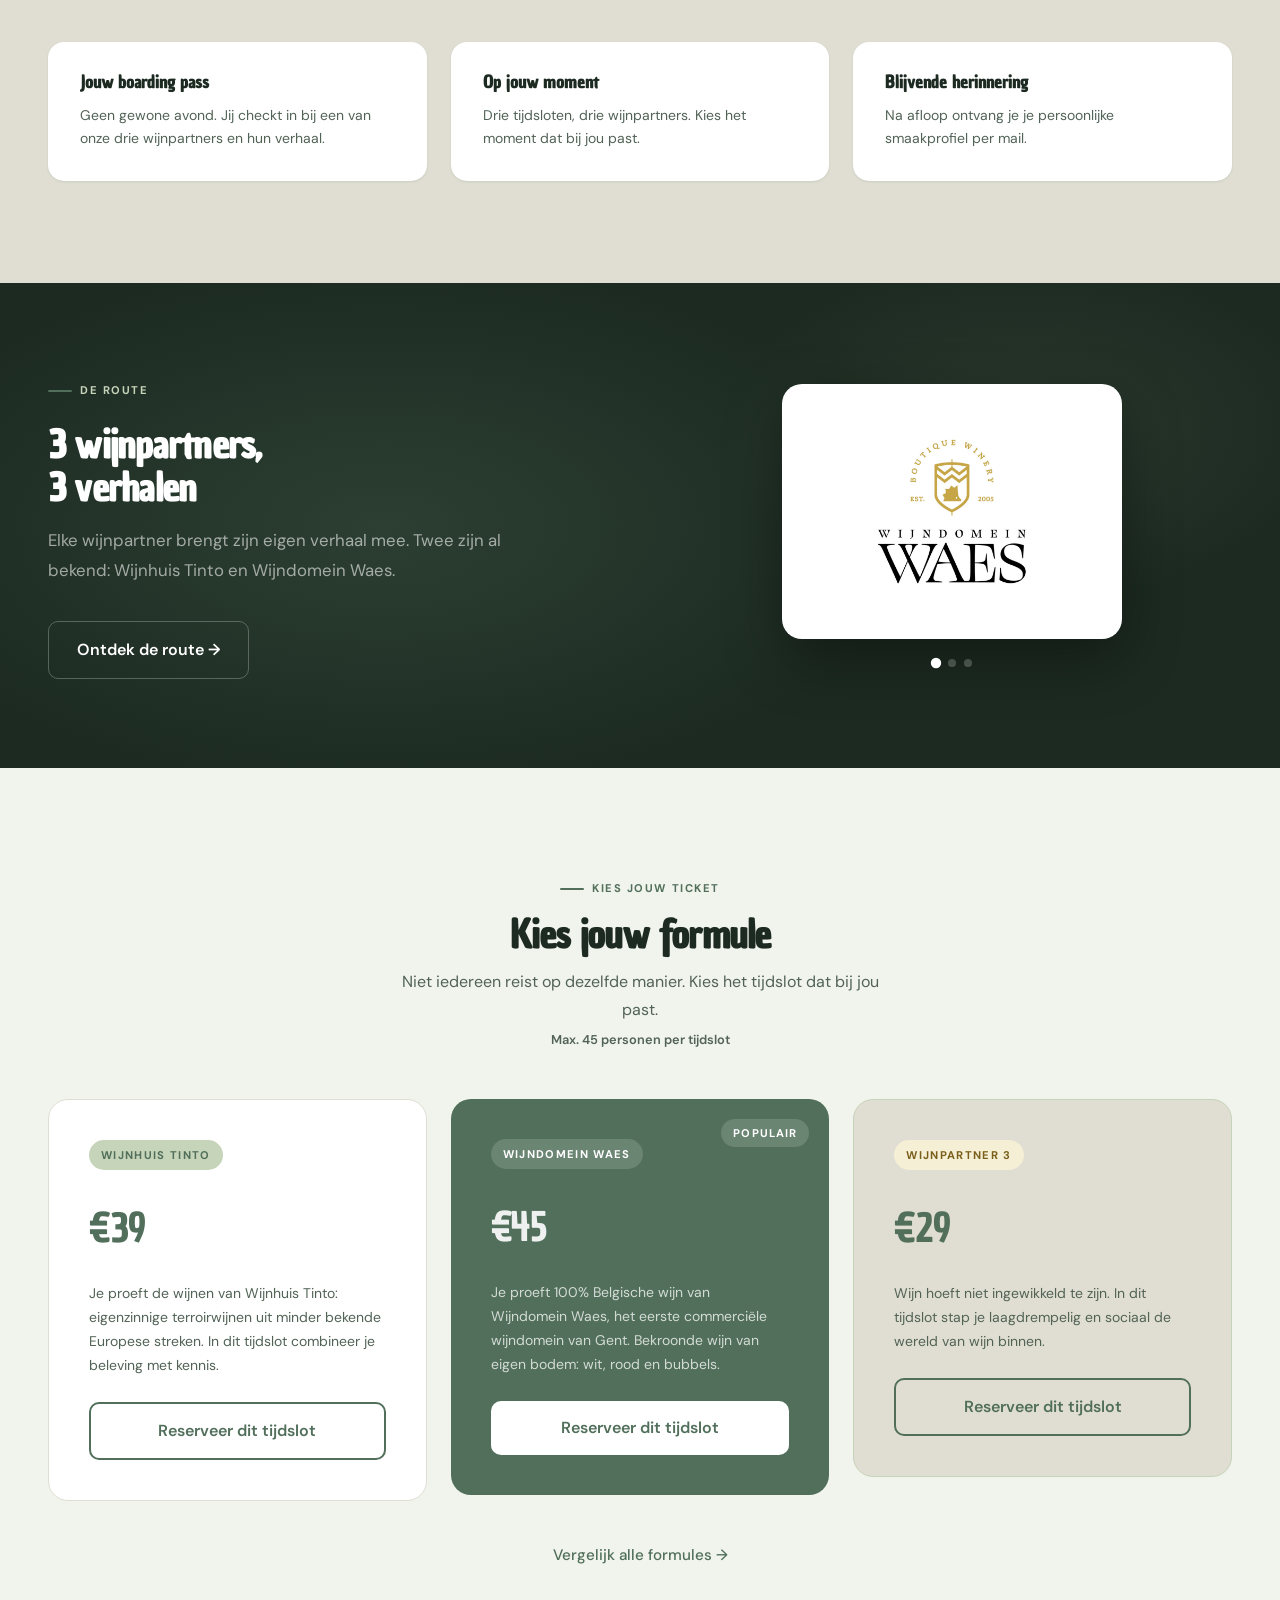
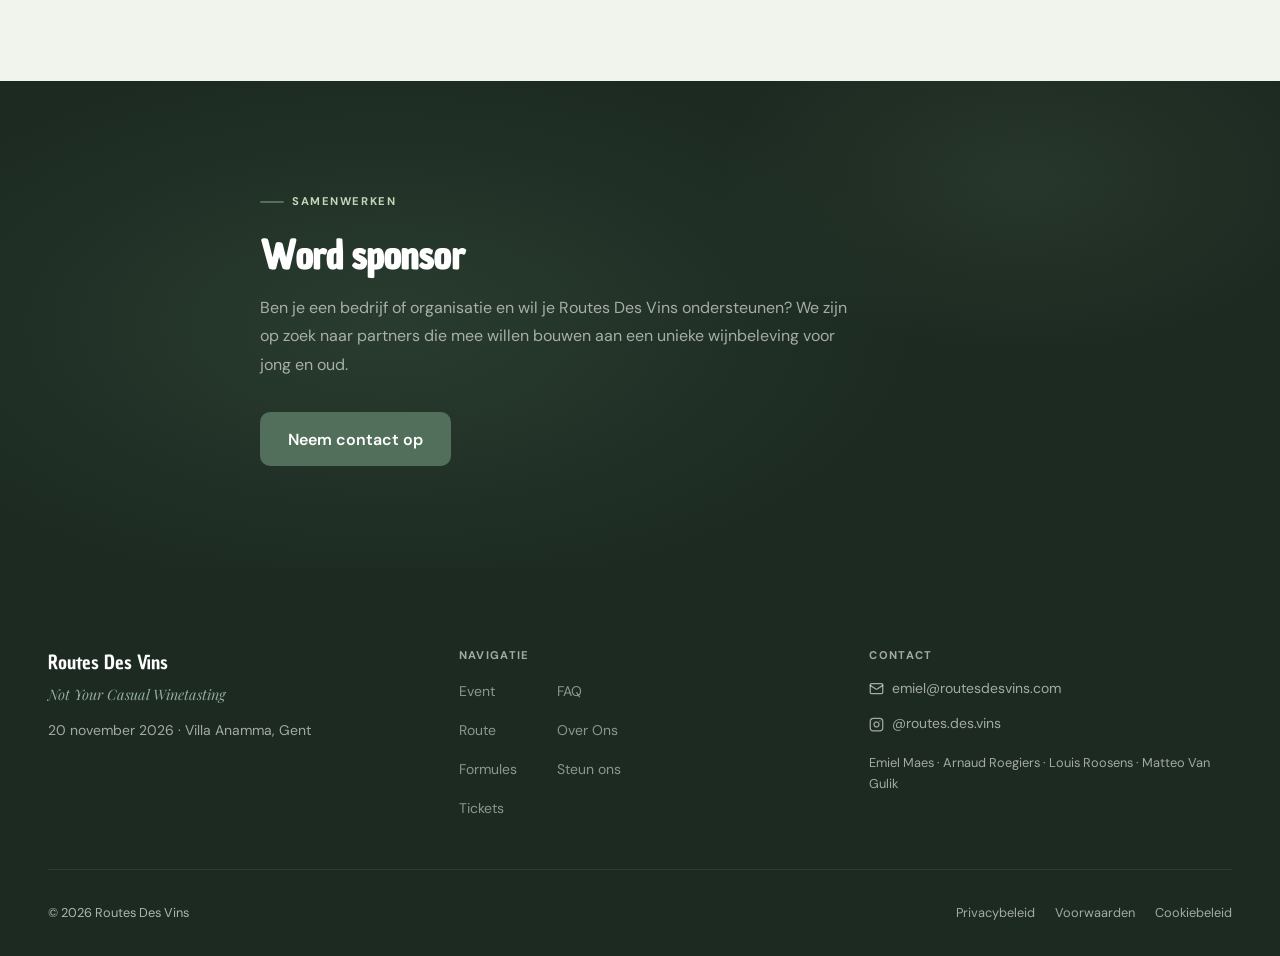
==== commit 78f4537e: "Add wine count, seating, food note and "choose this if" to formules - All three formulas: 4 wines, s" ====
--- a/index.html
+++ b/index.html
@@ -362,7 +362,7 @@
         <div style="position:absolute;top:1.25rem;right:1.25rem;background:rgba(255,255,255,.15);border-radius:100px;padding:0.3rem 0.75rem;font-size:0.7rem;font-weight:700;letter-spacing:0.1em;text-transform:uppercase;color:#fff">Populair</div>
         <span class="formula-badge" style="background:rgba(255,255,255,.15);color:#fff"><span data-i18n="sunset_name">Wijndomein Waes</span></span>
         <div class="price-display on-dark" style="margin-bottom:1.25rem" data-i18n="sunset_price">€45</div>
-        <p style="font-size:0.875rem;color:rgba(255,255,255,.75);margin-bottom:1.5rem;line-height:1.7" data-i18n="sunset_body">Je proeft de wijnen van Wijndomein Waes, het eerste commerciële wijndomein van Gent. Bekroonde Vlaamse wijn: wit, rood en bubbels.</p>
+        <p style="font-size:0.875rem;color:rgba(255,255,255,.75);margin-bottom:1.5rem;line-height:1.7" data-i18n="sunset_body">Je proeft 100% Belgische wijn van Wijndomein Waes, het eerste commerciële wijndomein van Gent. Bekroonde wijn van eigen bodem: wit, rood en bubbels.</p>
         <a href="formules.html" class="btn-primary" style="width:100%;justify-content:center;background:#fff;color:var(--c-forest)" data-i18n="sunset_cta">Reserveer dit tijdslot</a>
       </div>
       <!-- Grand Cru -->
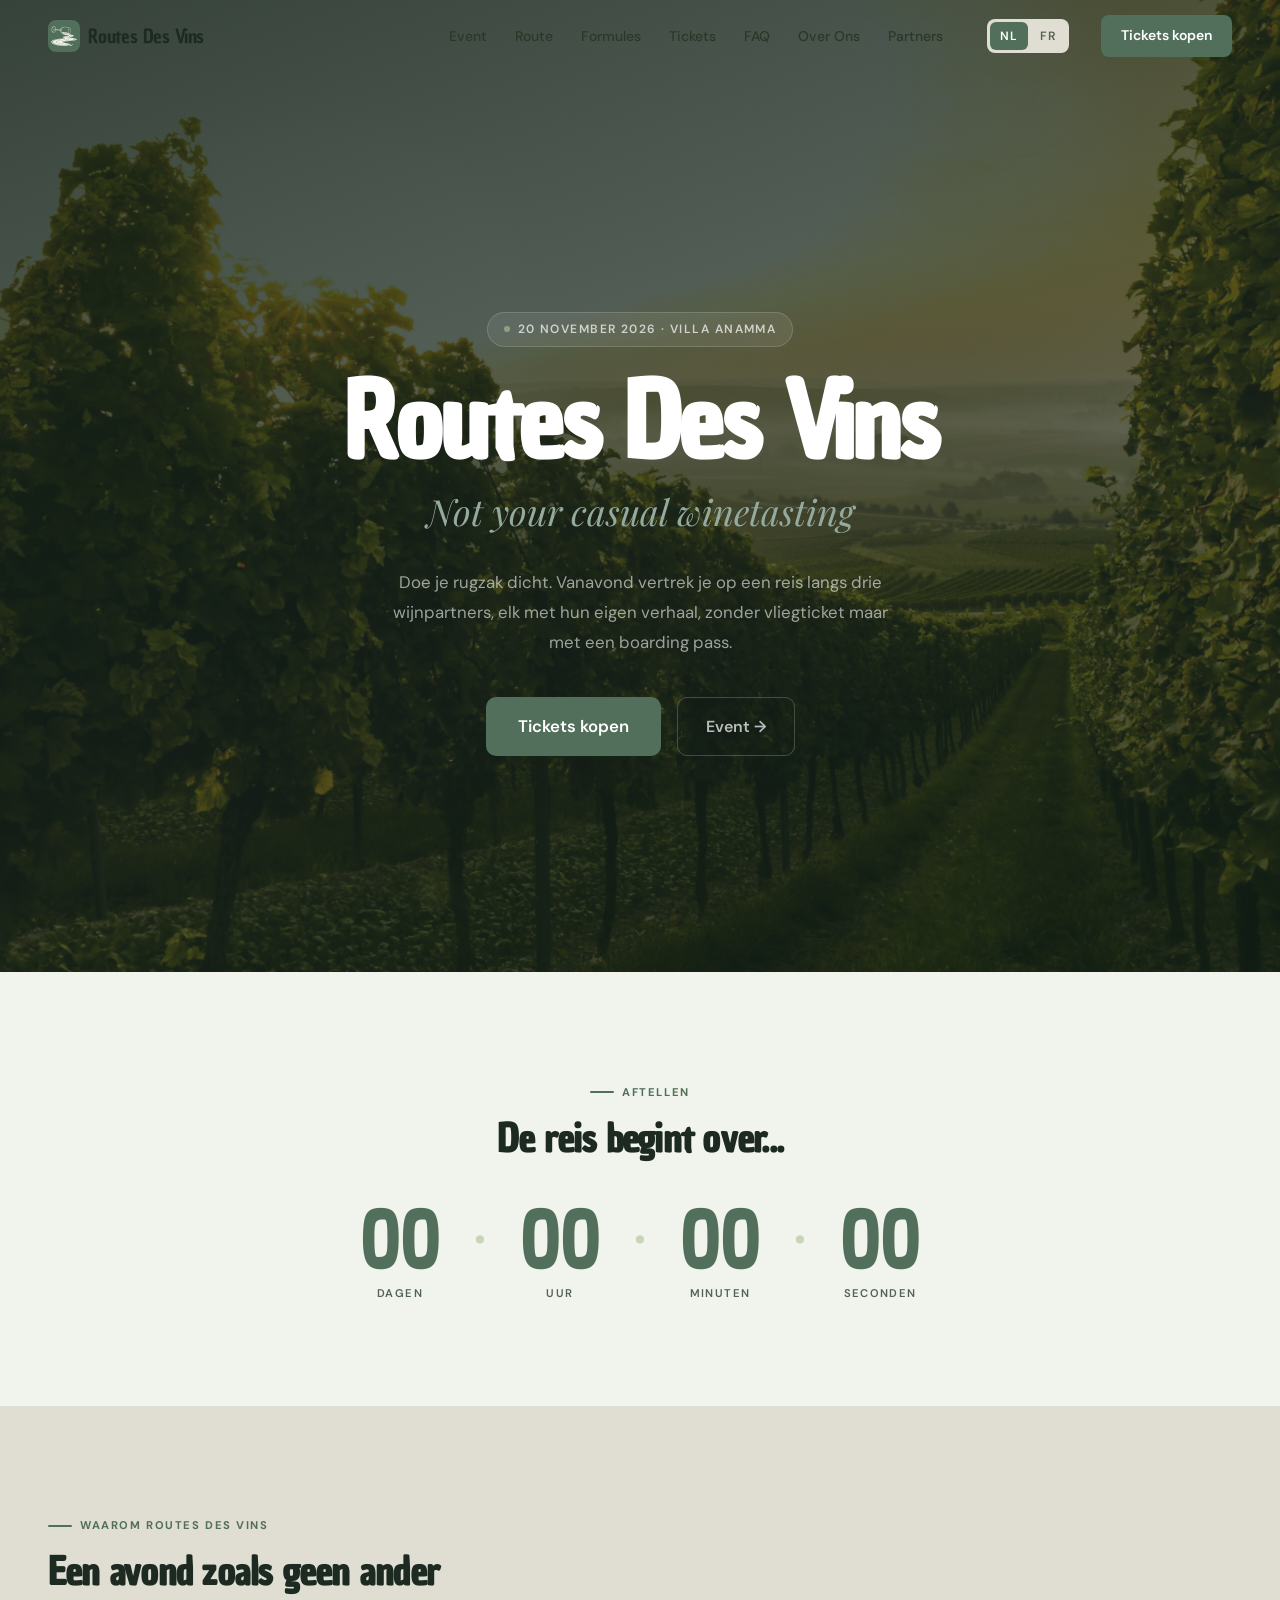
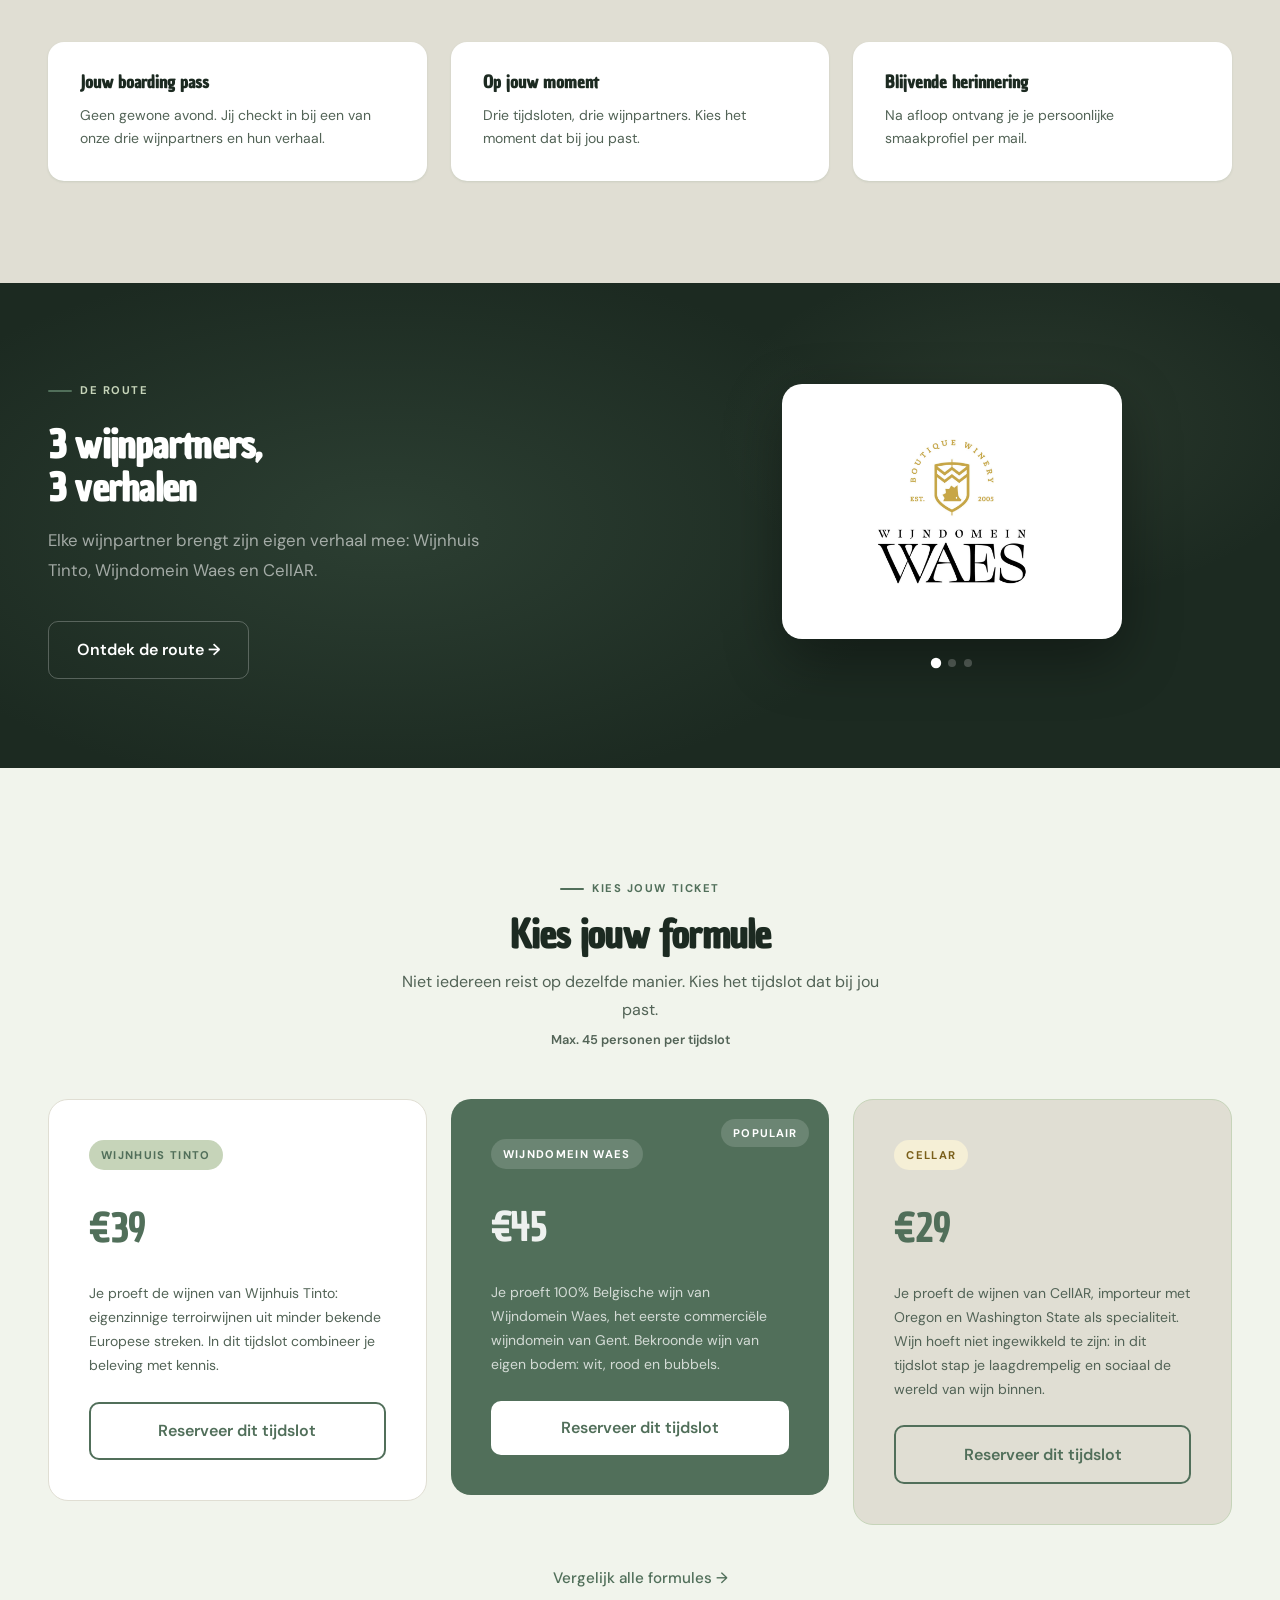
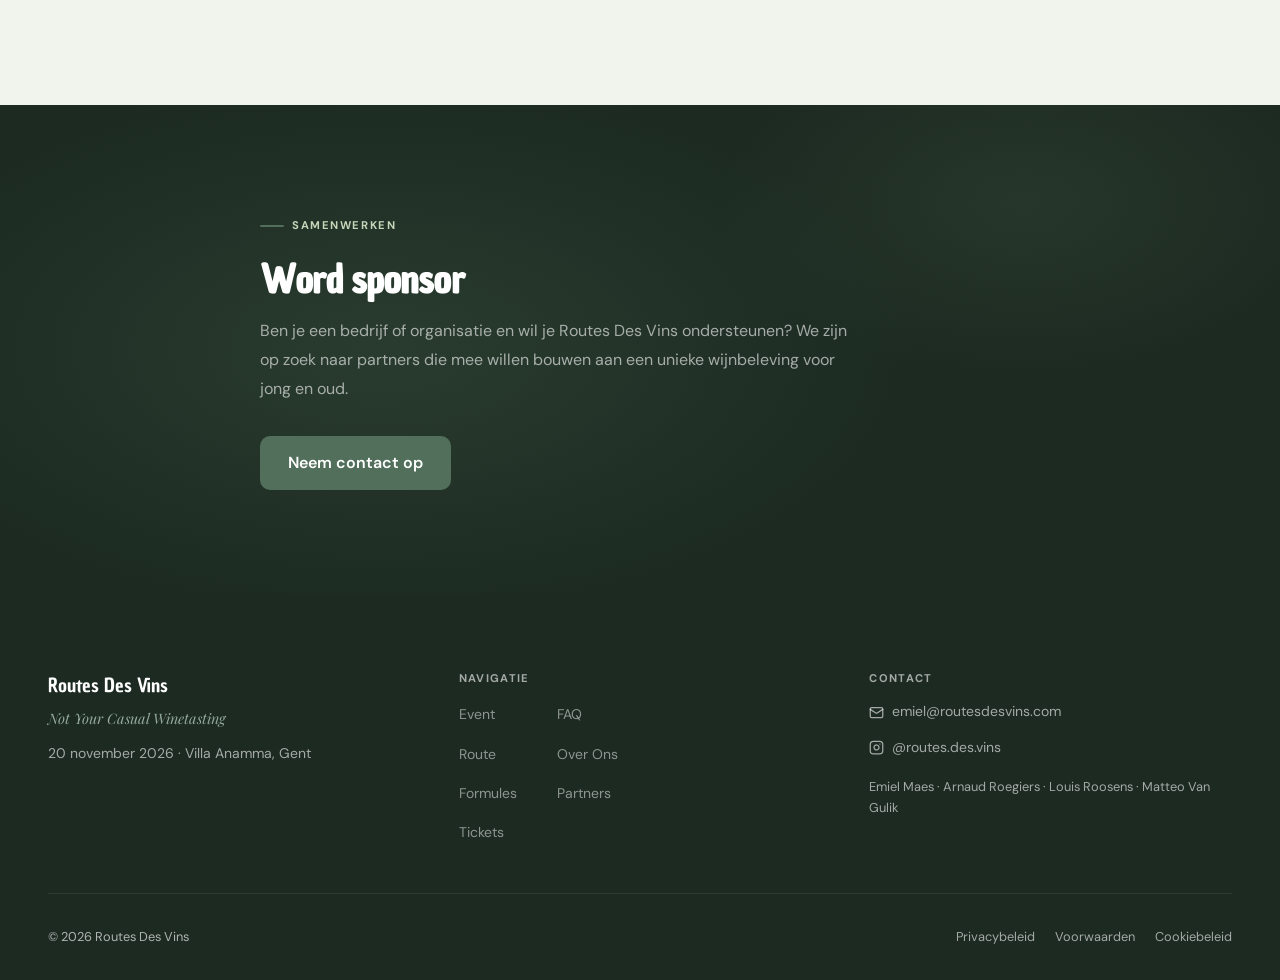
==== commit 9070d274: "Announce CellAR as wine partner 3 and replace Steun ons with Partners - CellAR is now named site-wid" ====
--- a/index.html
+++ b/index.html
@@ -199,7 +199,7 @@
     <li><a href="tickets.html" data-i18n="nav_tickets">Tickets</a></li>
     <li><a href="faq.html" data-i18n="nav_faq">FAQ</a></li>
     <li><a href="over-ons.html" data-i18n="nav_about">Over Ons</a></li>
-    <li><a href="steun-ons.html" data-i18n="nav_steunons">Steun ons</a></li>
+    <li><a href="partners.html" data-i18n="nav_partners">Partners</a></li>
   </ul>
   <div class="nav-lang">
     <button class="lang-btn" data-lang="nl">NL</button>
@@ -217,7 +217,7 @@
   <a href="tickets.html" data-i18n="nav_tickets">Tickets</a>
   <a href="faq.html" data-i18n="nav_faq">FAQ</a>
   <a href="over-ons.html" data-i18n="nav_about">Over Ons</a>
-  <a href="steun-ons.html" data-i18n="nav_steunons">Steun ons</a>
+  <a href="partners.html" data-i18n="nav_partners">Partners</a>
   <a href="tickets.html" class="mobile-cta" data-i18n="nav_cta">Tickets kopen</a>
   <div class="mobile-lang">
     <button class="lang-btn" data-lang="nl">NL</button>
@@ -308,7 +308,7 @@
       <div>
         <span class="section-eyebrow reveal" style="color:var(--c-light)" data-i18n="route_eyebrow">De Route</span>
         <h2 class="display-md reveal delay-1" style="color:#fff;margin-top:0.5rem" data-i18n="home_route_h2">3 wijnpartners,<br>3 verhalen</h2>
-        <p class="reveal delay-2" style="margin-top:1rem;color:rgba(255,255,255,.58);font-size:1.05rem;line-height:1.8;max-width:460px" data-i18n="teaser_body">Elke wijnpartner brengt zijn eigen verhaal mee. Twee zijn al bekend: Wijnhuis Tinto en Wijndomein Waes.</p>
+        <p class="reveal delay-2" style="margin-top:1rem;color:rgba(255,255,255,.58);font-size:1.05rem;line-height:1.8;max-width:460px" data-i18n="teaser_body">Elke wijnpartner brengt zijn eigen verhaal mee: Wijnhuis Tinto, Wijndomein Waes en CellAR.</p>
         <a href="route.html"
            class="teaser-route-cta reveal delay-3"
            data-i18n="teaser_cta">Ontdek de route →</a>
@@ -323,16 +323,13 @@
               <img src="fotos/tinto-logo.png" alt="Wijnhuis Tinto" loading="lazy">
             </div>
             <div class="pc-slide">
-              <div class="pc-soon">
-                <span class="pc-soon-num">3</span>
-                <span class="pc-soon-txt" data-i18n="partner_soon_name">Wordt binnenkort onthuld</span>
-              </div>
+              <img src="fotos/cellar-logo.png" alt="CellAR" loading="lazy">
             </div>
           </div>
           <div class="pc-dots">
             <button type="button" class="pc-dot is-active" aria-label="Wijndomein Waes"></button>
             <button type="button" class="pc-dot" aria-label="Wijnhuis Tinto"></button>
-            <button type="button" class="pc-dot" aria-label="Wijnpartner 3"></button>
+            <button type="button" class="pc-dot" aria-label="CellAR"></button>
           </div>
         </div>
       </div>
@@ -367,9 +364,9 @@
       </div>
       <!-- Grand Cru -->
       <div class="formula-card reveal delay-2" style="background:var(--c-offwhite);border:1px solid var(--c-light)">
-        <span class="formula-badge" style="background:#F5EFD6;color:#7A5F1A"><span data-i18n="grandcru_name">Wijnpartner 3</span></span>
+        <span class="formula-badge" style="background:#F5EFD6;color:#7A5F1A"><span data-i18n="grandcru_name">CellAR</span></span>
         <div class="price-display" style="margin-bottom:1.25rem" data-i18n="grandcru_price">€29</div>
-        <p style="font-size:0.875rem;color:var(--c-text-light);margin-bottom:1.5rem;line-height:1.7" data-i18n="grandcru_body">Wijn hoeft niet ingewikkeld te zijn. In dit tijdslot stap je laagdrempelig en sociaal de wereld van wijn binnen.</p>
+        <p style="font-size:0.875rem;color:var(--c-text-light);margin-bottom:1.5rem;line-height:1.7" data-i18n="grandcru_body">Je proeft de wijnen van CellAR, importeur met Oregon en Washington State als specialiteit. Wijn hoeft niet ingewikkeld te zijn: in dit tijdslot stap je laagdrempelig en sociaal de wereld van wijn binnen.</p>
         <a href="formules.html" class="btn-secondary" style="width:100%;justify-content:center" data-i18n="grandcru_cta">Reserveer dit tijdslot</a>
       </div>
     </div>
@@ -410,7 +407,7 @@
           <ul class="footer-links">
             <li><a href="faq.html" data-i18n="nav_faq">FAQ</a></li>
             <li><a href="over-ons.html" data-i18n="nav_about">Over Ons</a></li>
-            <li><a href="steun-ons.html" data-i18n="nav_steunons">Steun ons</a></li>
+            <li><a href="partners.html" data-i18n="nav_partners">Partners</a></li>
           </ul>
         </div>
       </div>
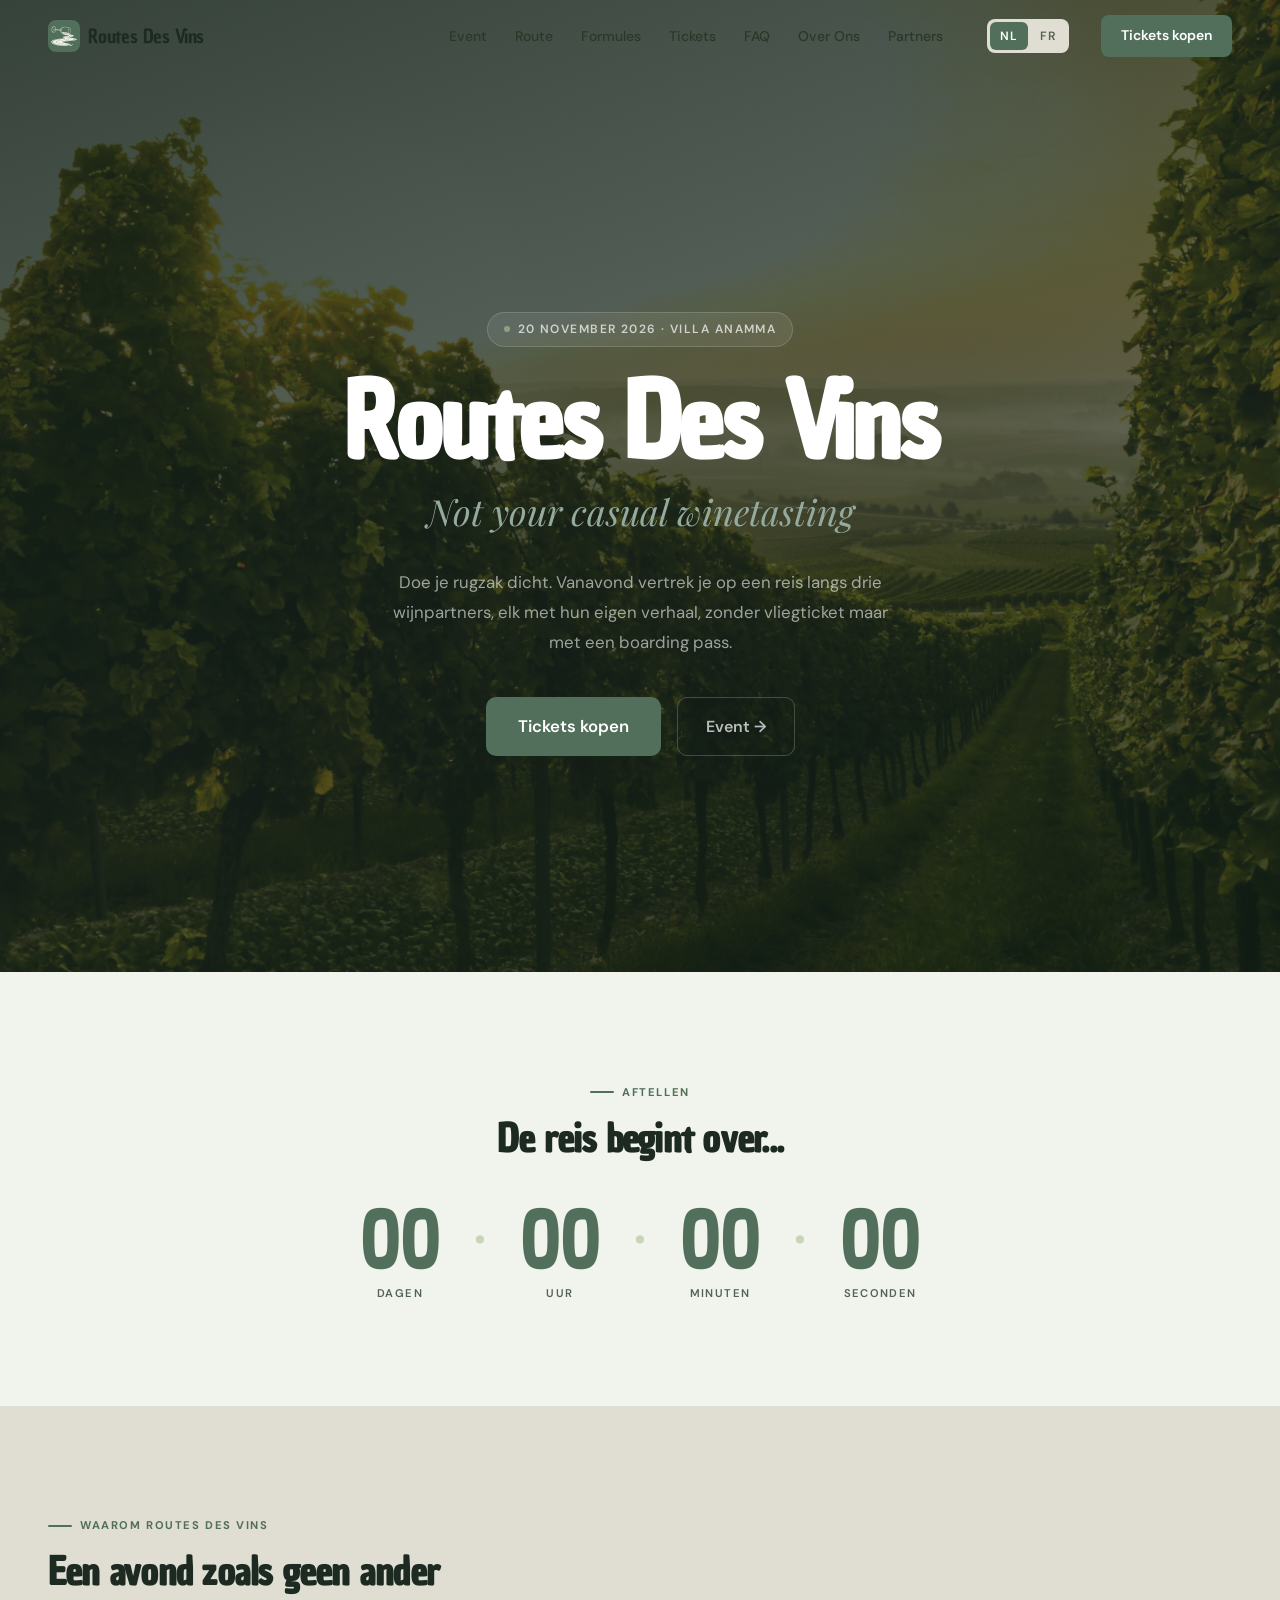
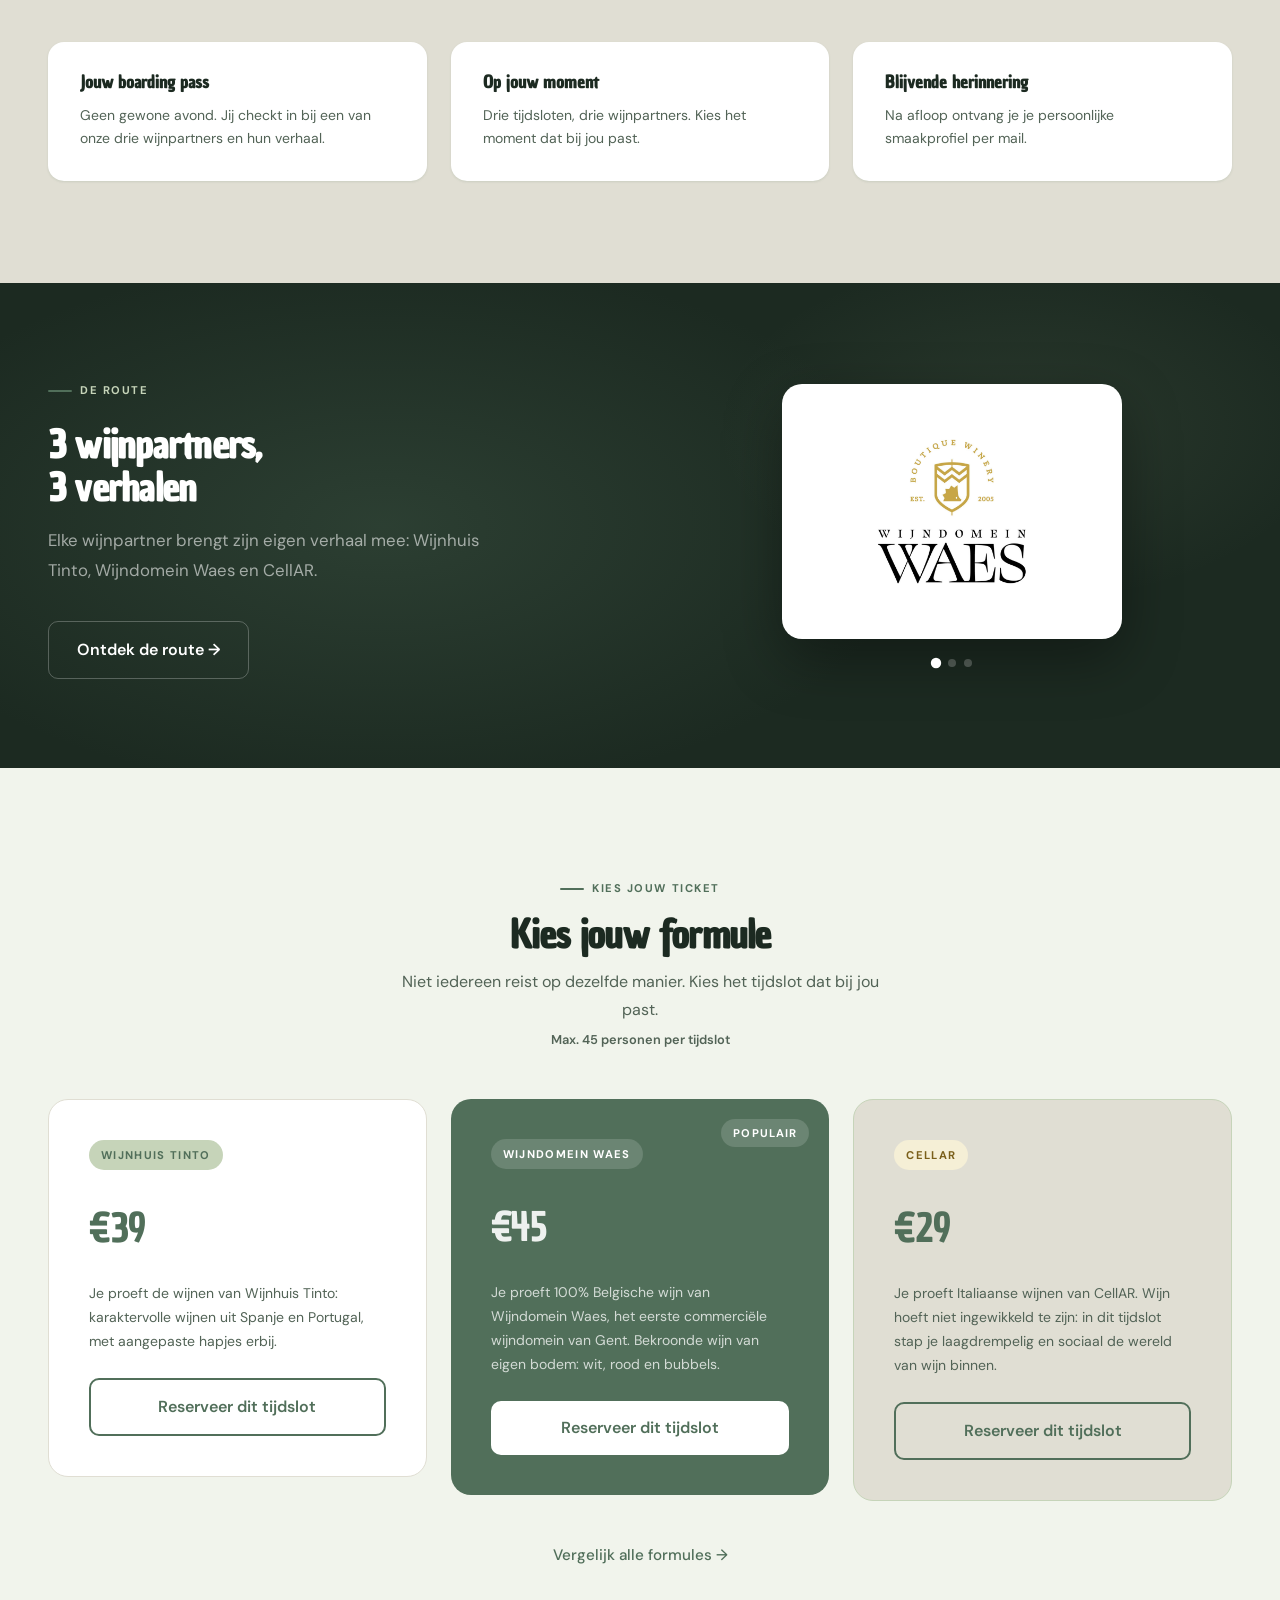
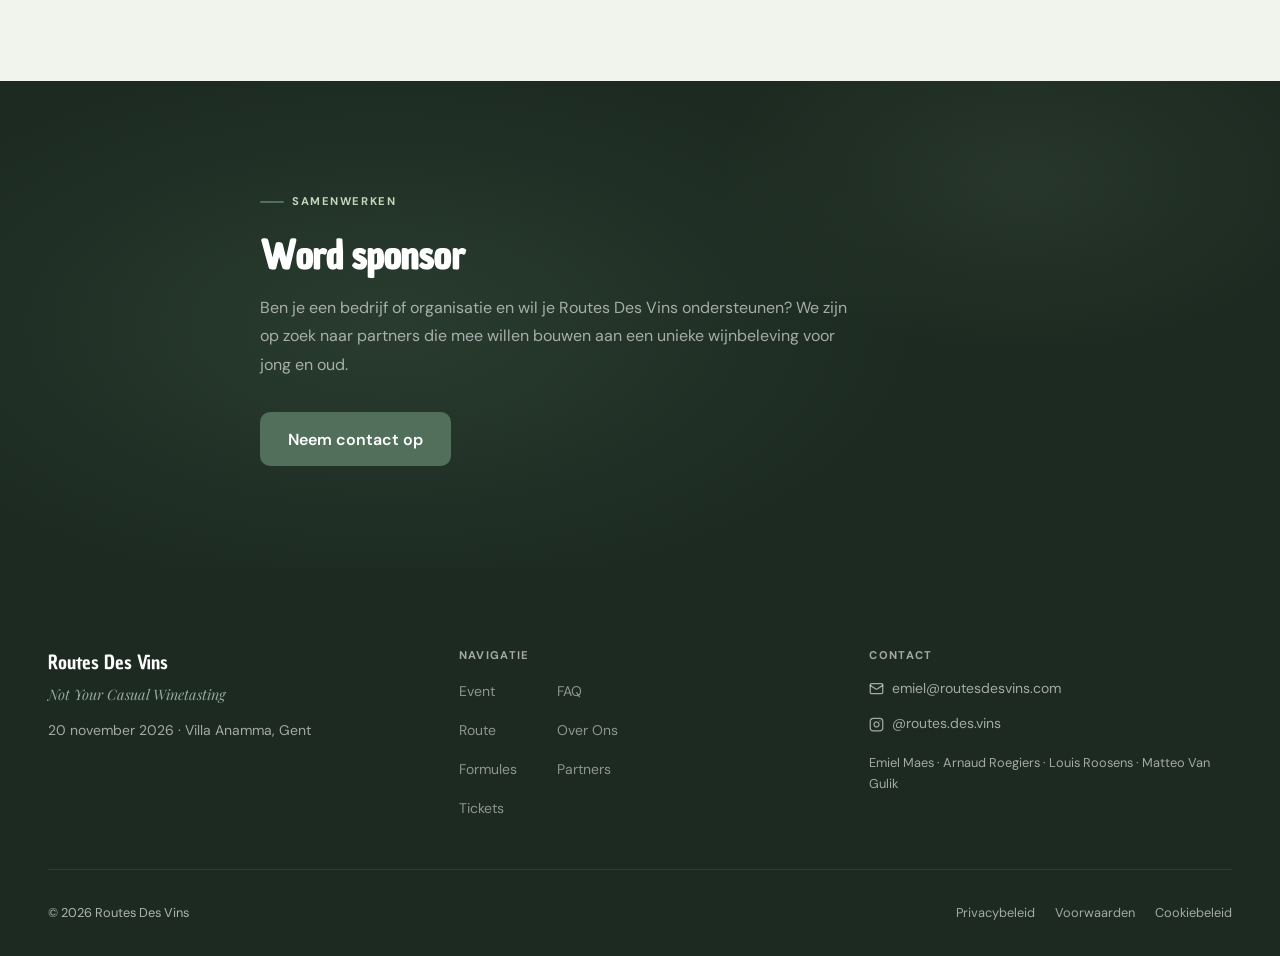
==== commit c7b97c45: "Align formules with Stamhoofd ticket descriptions Wine counts and origins (Tinto 5 Spanish/Portugues" ====
--- a/index.html
+++ b/index.html
@@ -351,7 +351,7 @@
       <div class="formula-card reveal" style="background:#fff;border:1px solid var(--c-offwhite)">
         <span class="formula-badge" style="background:var(--c-light);color:var(--c-forest)"><span data-i18n="classic_name">Wijnhuis Tinto</span></span>
         <div class="price-display" style="margin-bottom:1.25rem" data-i18n="classic_price">€39</div>
-        <p style="font-size:0.875rem;color:var(--c-text-light);margin-bottom:1.5rem;line-height:1.7" data-i18n="classic_body">Je proeft de wijnen van Wijnhuis Tinto: eigenzinnige terroirwijnen uit minder bekende Europese streken. In dit tijdslot combineer je beleving met kennis.</p>
+        <p style="font-size:0.875rem;color:var(--c-text-light);margin-bottom:1.5rem;line-height:1.7" data-i18n="classic_body">Je proeft de wijnen van Wijnhuis Tinto: karaktervolle wijnen uit Spanje en Portugal, met aangepaste hapjes erbij.</p>
         <a href="formules.html" class="btn-secondary" style="width:100%;justify-content:center" data-i18n="classic_cta">Reserveer dit tijdslot</a>
       </div>
       <!-- Sunset (featured) -->
@@ -366,7 +366,7 @@
       <div class="formula-card reveal delay-2" style="background:var(--c-offwhite);border:1px solid var(--c-light)">
         <span class="formula-badge" style="background:#F5EFD6;color:#7A5F1A"><span data-i18n="grandcru_name">CellAR</span></span>
         <div class="price-display" style="margin-bottom:1.25rem" data-i18n="grandcru_price">€29</div>
-        <p style="font-size:0.875rem;color:var(--c-text-light);margin-bottom:1.5rem;line-height:1.7" data-i18n="grandcru_body">Je proeft de wijnen van CellAR, importeur met Oregon en Washington State als specialiteit. Wijn hoeft niet ingewikkeld te zijn: in dit tijdslot stap je laagdrempelig en sociaal de wereld van wijn binnen.</p>
+        <p style="font-size:0.875rem;color:var(--c-text-light);margin-bottom:1.5rem;line-height:1.7" data-i18n="grandcru_body">Je proeft Italiaanse wijnen van CellAR. Wijn hoeft niet ingewikkeld te zijn: in dit tijdslot stap je laagdrempelig en sociaal de wereld van wijn binnen.</p>
         <a href="formules.html" class="btn-secondary" style="width:100%;justify-content:center" data-i18n="grandcru_cta">Reserveer dit tijdslot</a>
       </div>
     </div>
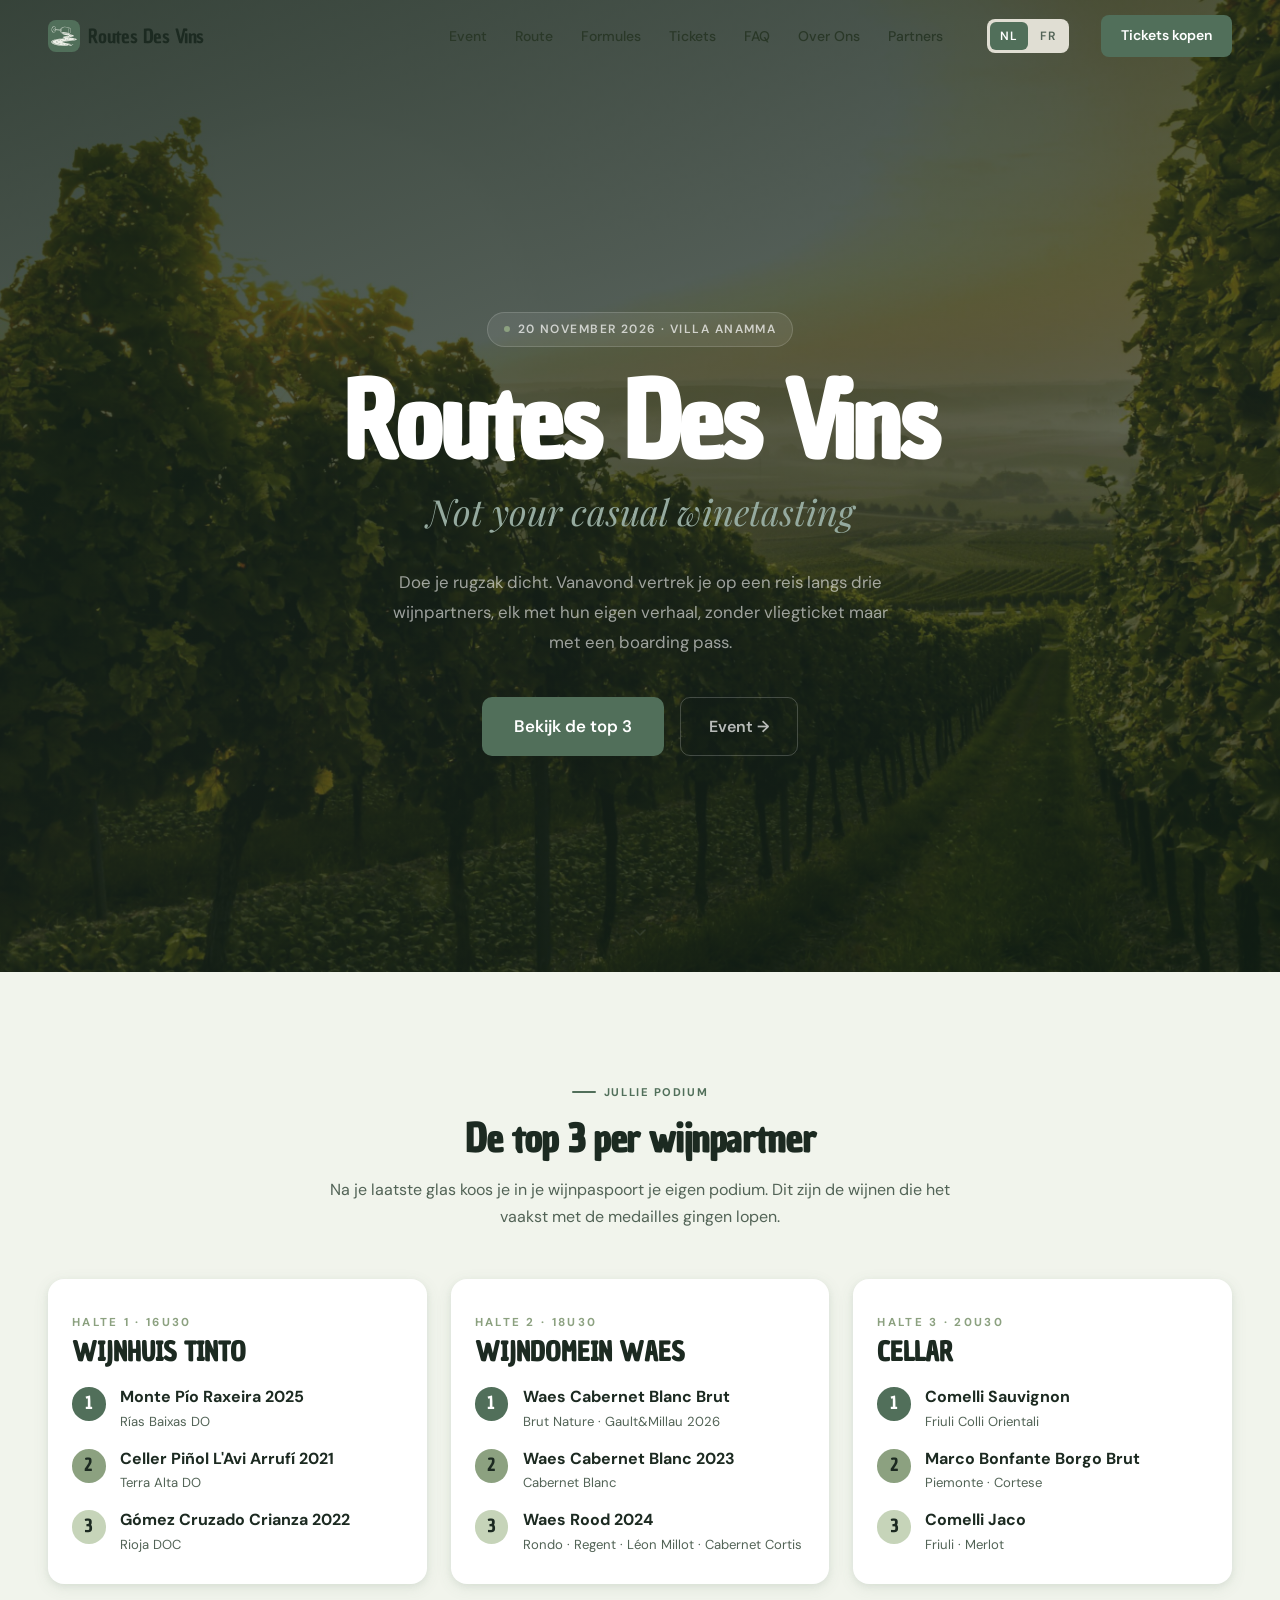
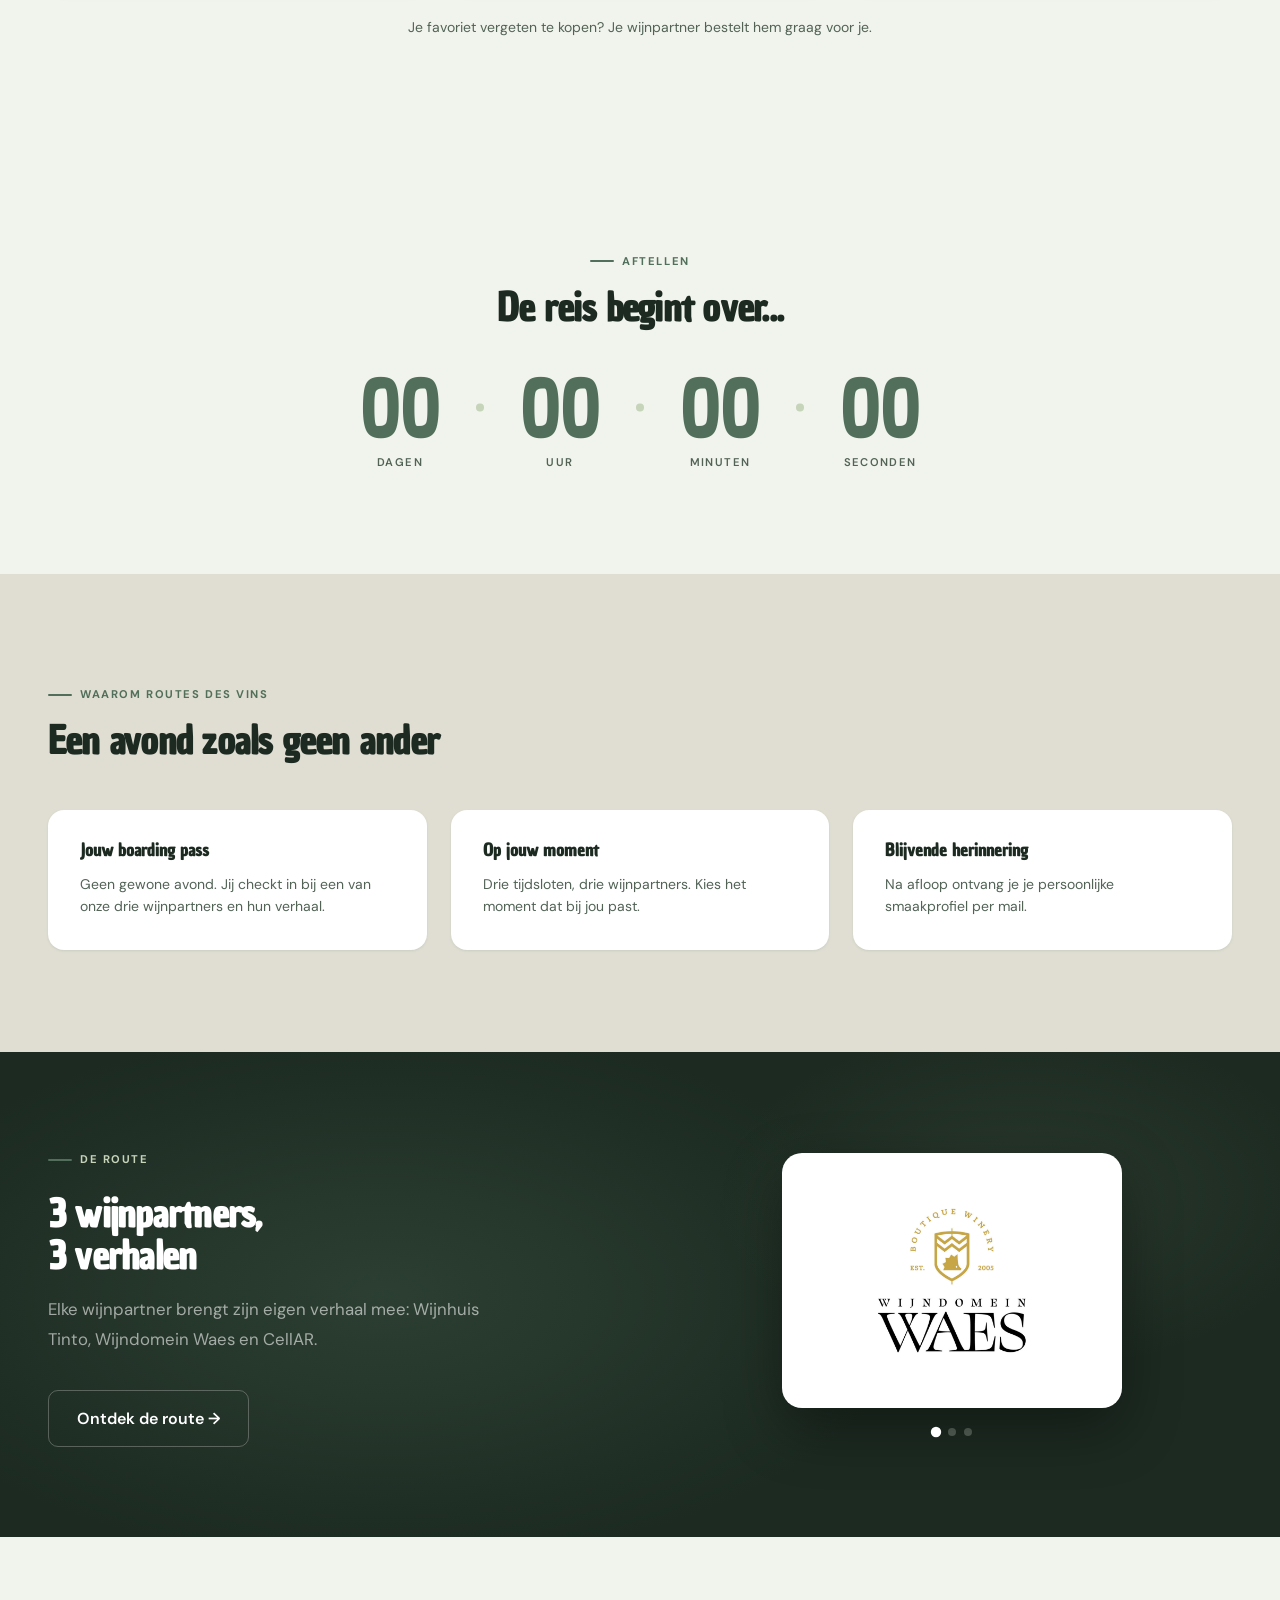
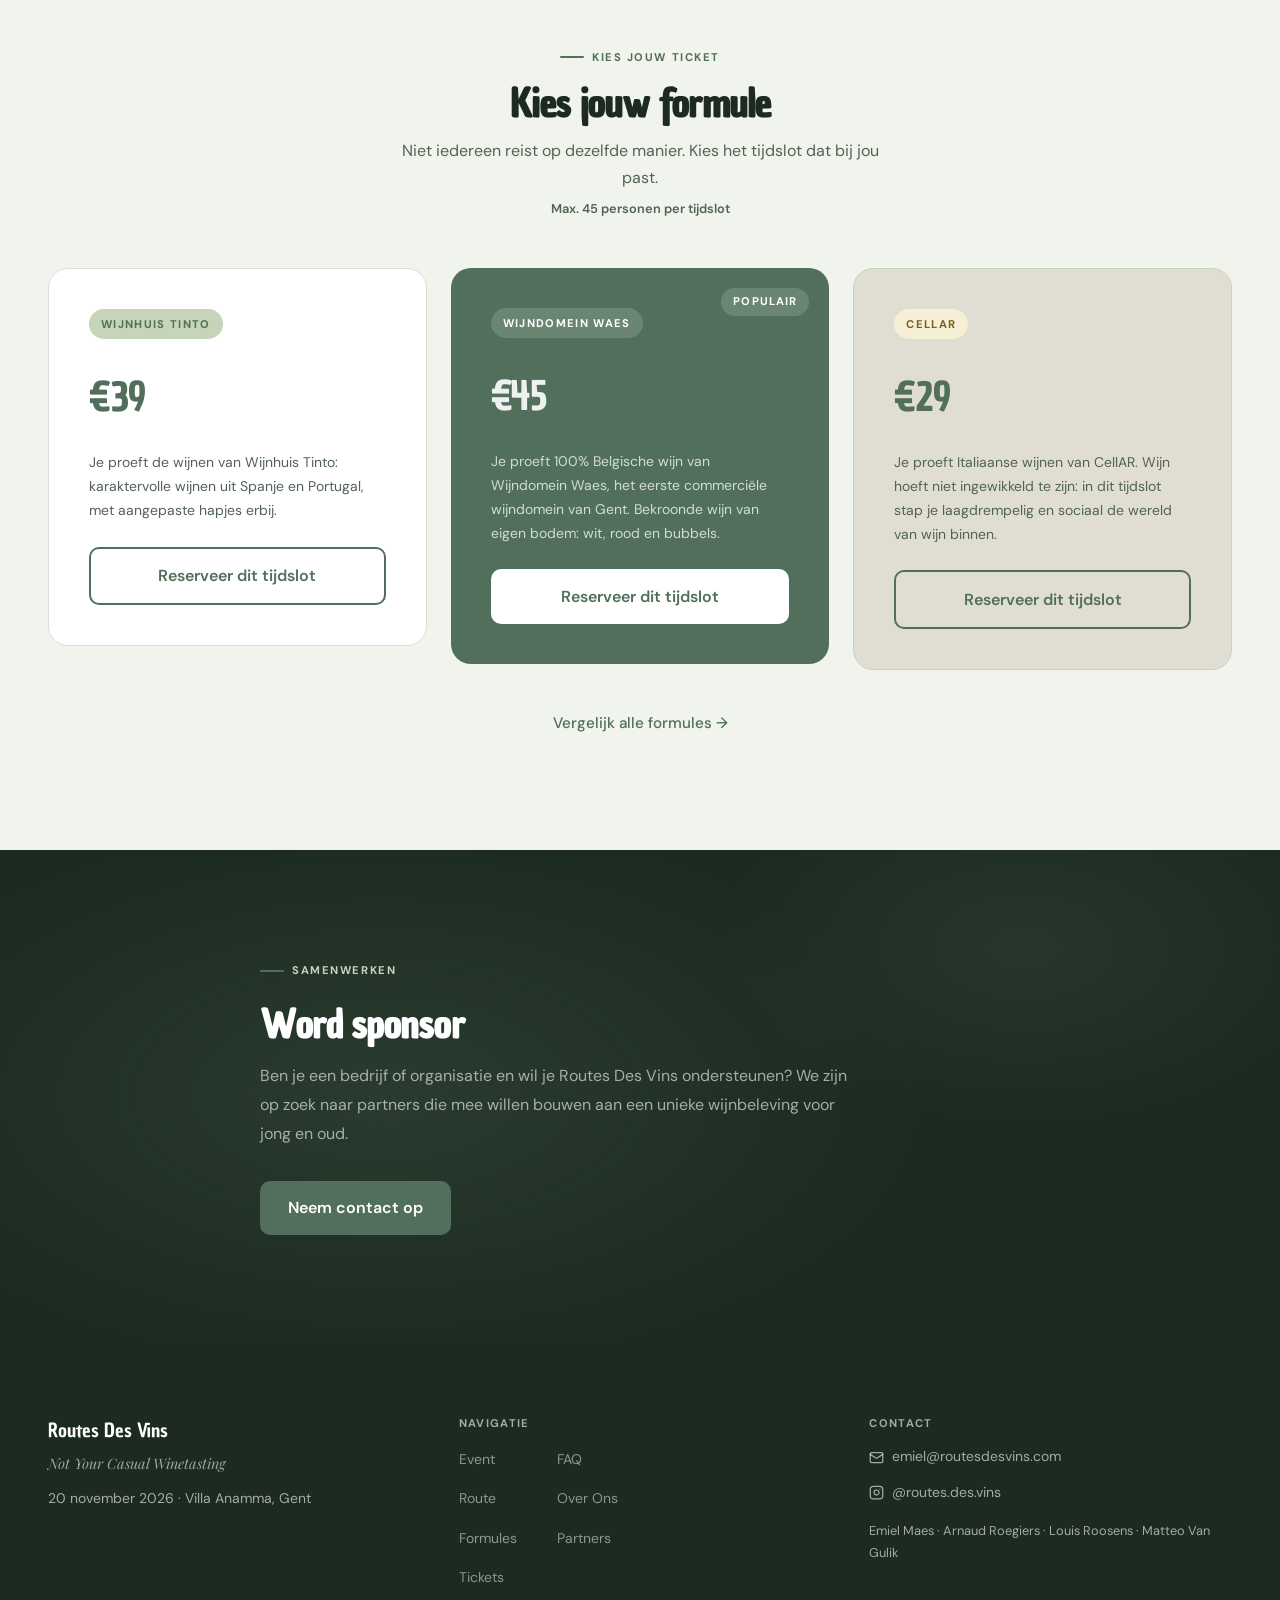
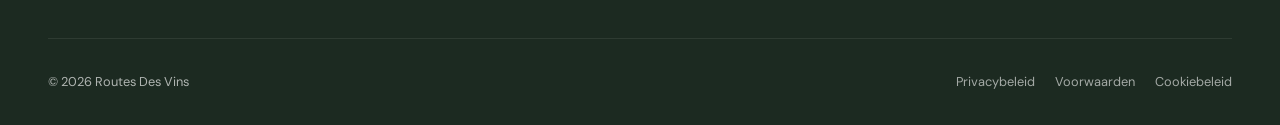
==== commit a628c47e: "Top 3 per wijnpartner op de homepage, hero-knop wordt 'Bekijk de top 3' Co-Authored-By: Claude Opus " ====
--- a/index.html
+++ b/index.html
@@ -239,12 +239,53 @@
     <p class="italic-accent reveal delay-2" style="font-size:clamp(1.25rem,3vw,2.25rem);color:var(--c-muted)" data-i18n="hero_subtitle">Not your casual winetasting</p>
     <p class="hero-body-text reveal delay-3" data-i18n="hero_body">Doe je rugzak dicht. Vanavond vertrek je op een reis langs drie wijnpartners, elk met hun eigen verhaal, zonder vliegticket maar met een boarding pass.</p>
     <div class="hero-ctas reveal delay-4">
-      <a href="tickets.html" class="btn-primary" style="font-size:1.05rem;padding:0.95rem 2rem" data-i18n="hero_cta">Tickets kopen</a>
+      <a href="#top3" class="btn-primary" style="font-size:1.05rem;padding:0.95rem 2rem" data-i18n="hero_cta">Bekijk de top 3</a>
       <a href="event.html" class="hero-ghost" data-i18n="hero_event_cta">Event →</a>
     </div>
   </div>
   <div class="scroll-indicator">
     <svg width="16" height="16" viewBox="0 0 16 16" fill="none" stroke="rgba(255,255,255,.5)" stroke-width="1.5" stroke-linecap="round"><path d="M3 6l5 5 5-5"/></svg>
+  </div>
+</section>
+
+<!-- TOP 3 (na het event, 21/11) -->
+<section class="section" id="top3" style="background:var(--c-cream);scroll-margin-top:var(--nav-h)">
+  <div class="container">
+    <div style="max-width:640px;margin:0 auto 3rem;text-align:center">
+      <span class="section-eyebrow reveal" style="justify-content:center" data-i18n="eyebrow_top3">Jullie podium</span>
+      <h2 class="display-md reveal delay-1" data-i18n="top3_title">De top 3 per wijnpartner</h2>
+      <p class="text-muted reveal delay-2" style="margin-top:1rem" data-i18n="top3_body">Na je laatste glas koos je in je wijnpaspoort je eigen podium. Dit zijn de wijnen die het vaakst met de medailles gingen lopen.</p>
+    </div>
+    <div class="top3-grid">
+      <div class="top3-card reveal">
+        <span class="top3-halte">Halte 1 · 16u30</span>
+        <h3>Wijnhuis Tinto</h3>
+        <ol>
+          <li><span class="top3-medal m1">1</span><span><strong>Monte Pío Raxeira 2025</strong><small>Rías Baixas DO</small></span></li>
+          <li><span class="top3-medal m2">2</span><span><strong>Celler Piñol L'Avi Arrufí 2021</strong><small>Terra Alta DO</small></span></li>
+          <li><span class="top3-medal m3">3</span><span><strong>Gómez Cruzado Crianza 2022</strong><small>Rioja DOC</small></span></li>
+        </ol>
+      </div>
+      <div class="top3-card reveal">
+        <span class="top3-halte">Halte 2 · 18u30</span>
+        <h3>Wijndomein Waes</h3>
+        <ol>
+          <li><span class="top3-medal m1">1</span><span><strong>Waes Cabernet Blanc Brut</strong><small>Brut Nature · Gault&amp;Millau 2026</small></span></li>
+          <li><span class="top3-medal m2">2</span><span><strong>Waes Cabernet Blanc 2023</strong><small>Cabernet Blanc</small></span></li>
+          <li><span class="top3-medal m3">3</span><span><strong>Waes Rood 2024</strong><small>Rondo · Regent · Léon Millot · Cabernet Cortis</small></span></li>
+        </ol>
+      </div>
+      <div class="top3-card reveal">
+        <span class="top3-halte">Halte 3 · 20u30</span>
+        <h3>CellAR</h3>
+        <ol>
+          <li><span class="top3-medal m1">1</span><span><strong>Comelli Sauvignon</strong><small>Friuli Colli Orientali</small></span></li>
+          <li><span class="top3-medal m2">2</span><span><strong>Marco Bonfante Borgo Brut</strong><small>Piemonte · Cortese</small></span></li>
+          <li><span class="top3-medal m3">3</span><span><strong>Comelli Jaco</strong><small>Friuli · Merlot</small></span></li>
+        </ol>
+      </div>
+    </div>
+    <p class="text-muted body-sm reveal" style="text-align:center;margin-top:2rem" data-i18n="top3_note">Je favoriet vergeten te kopen? Je wijnpartner bestelt hem graag voor je.</p>
   </div>
 </section>
 
--- a/styles.css
+++ b/styles.css
@@ -979,3 +979,18 @@
   z-index: -1;
   border-radius: 2px;
 }
+
+/* ── Top 3 per wijnpartner (na het event) ── */
+.top3-grid { display: grid; grid-template-columns: repeat(3, 1fr); gap: 1.5rem; }
+.top3-card { background: #fff; border-radius: 16px; padding: 1.75rem 1.5rem; box-shadow: var(--shadow-md); min-width: 0; }
+.top3-halte { font: 700 .72rem var(--font-body); letter-spacing: .2em; text-transform: uppercase; color: var(--c-sage); }
+.top3-card h3 { font-family: var(--font-display); font-size: 1.6rem; color: var(--c-dark); margin: .35rem 0 1.25rem; text-transform: uppercase; }
+.top3-card ol { list-style: none; margin: 0; padding: 0; display: grid; gap: 1rem; }
+.top3-card li { display: flex; gap: .9rem; align-items: flex-start; }
+.top3-card li strong { display: block; color: var(--c-dark); line-height: 1.3; overflow-wrap: anywhere; }
+.top3-card li small { display: block; color: var(--c-text-light); font-size: .82rem; margin-top: .15rem; overflow-wrap: anywhere; }
+.top3-medal { flex: none; width: 2.1rem; height: 2.1rem; border-radius: 50%; display: flex; align-items: center; justify-content: center; font-family: var(--font-display); font-size: 1.1rem; }
+.top3-medal.m1 { background: var(--c-forest); color: #fff; }
+.top3-medal.m2 { background: var(--c-sage); color: var(--c-dark); }
+.top3-medal.m3 { background: var(--c-light); color: var(--c-dark); }
+@media (max-width: 900px) { .top3-grid { grid-template-columns: 1fr; max-width: 520px; margin: 0 auto; } }
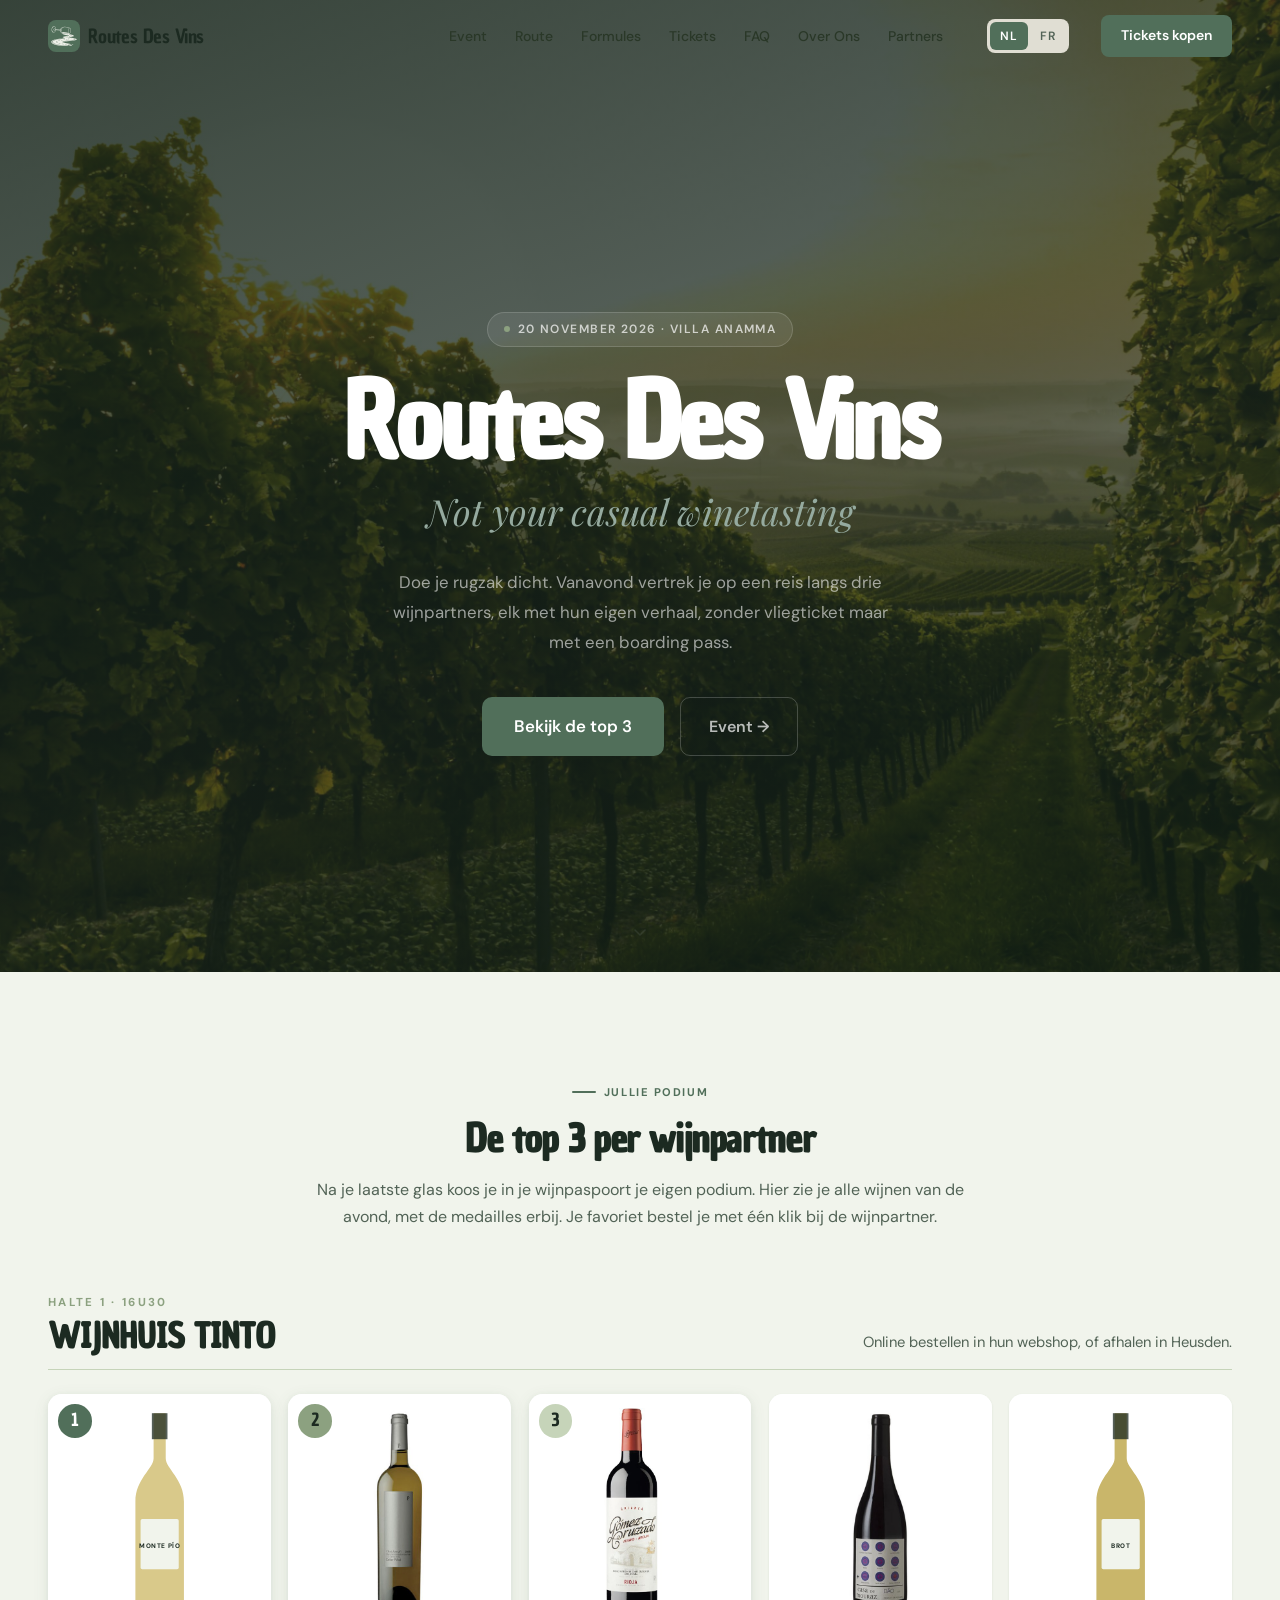
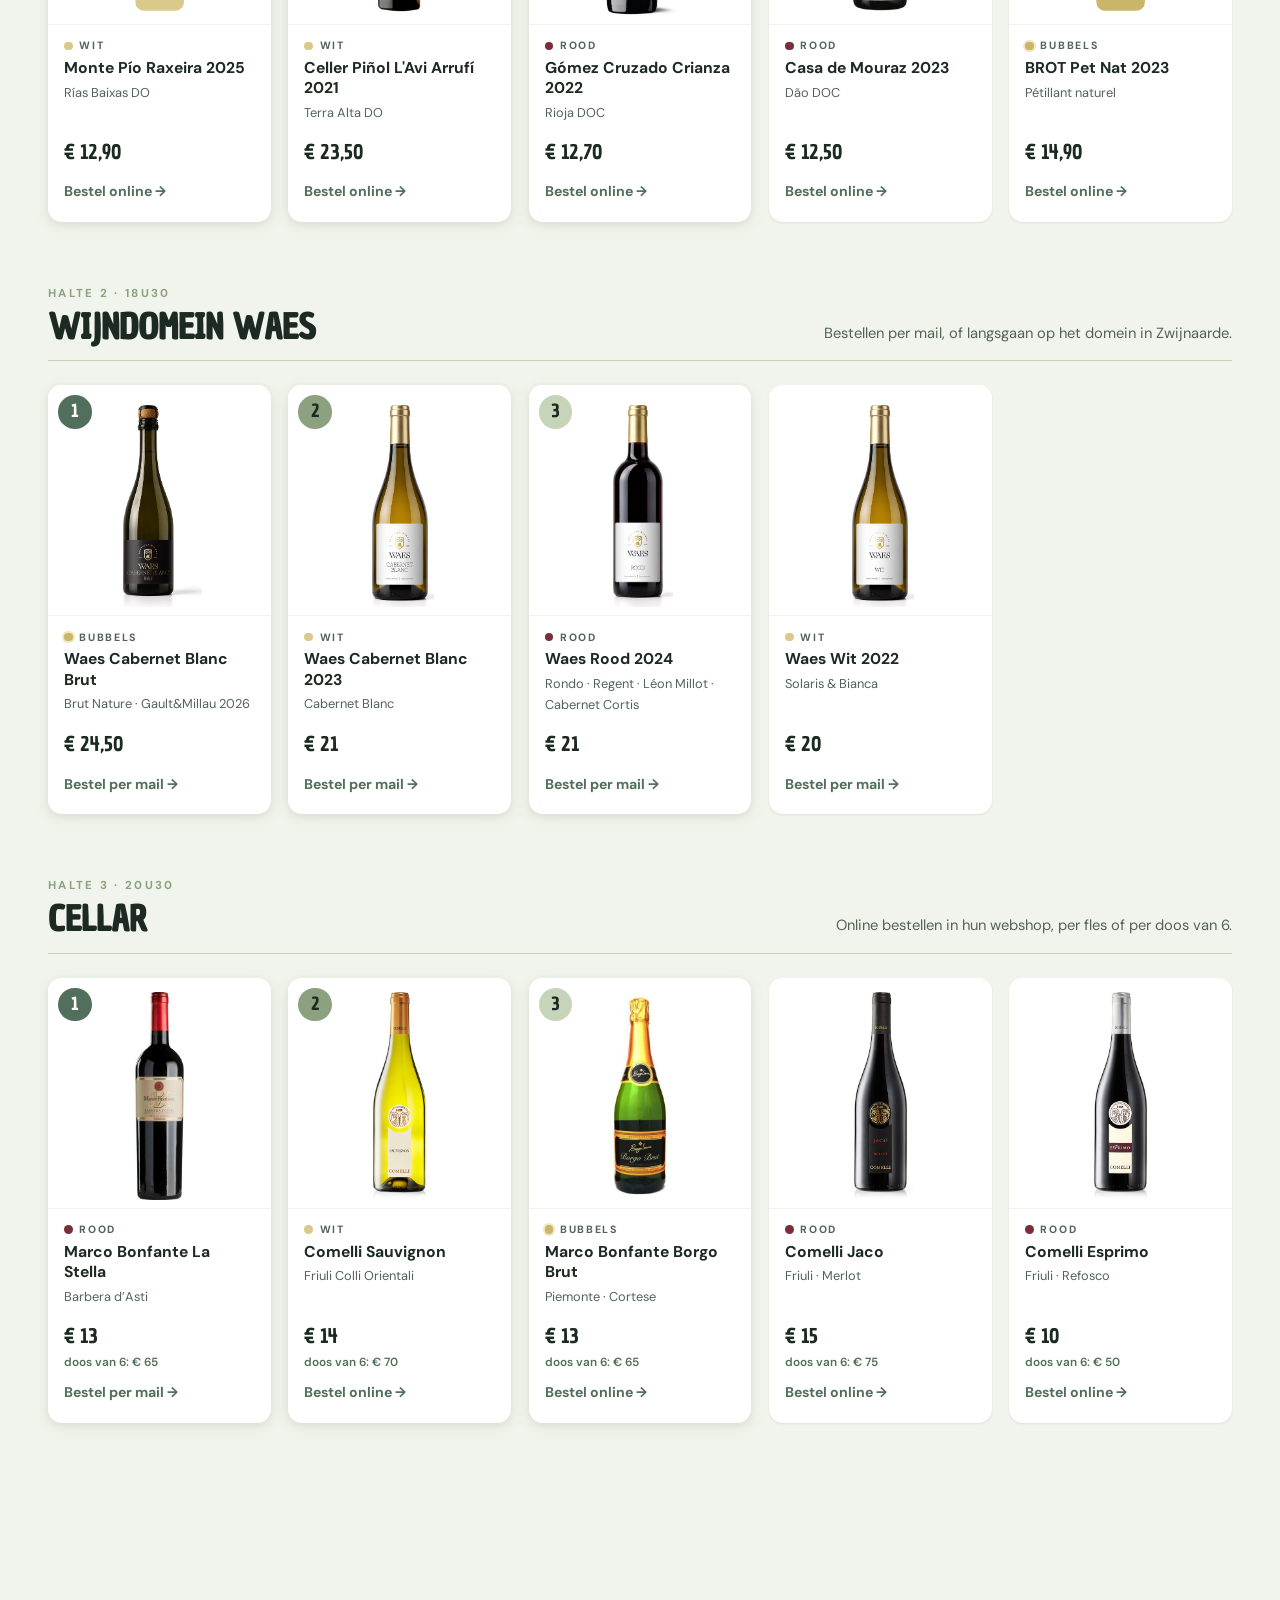
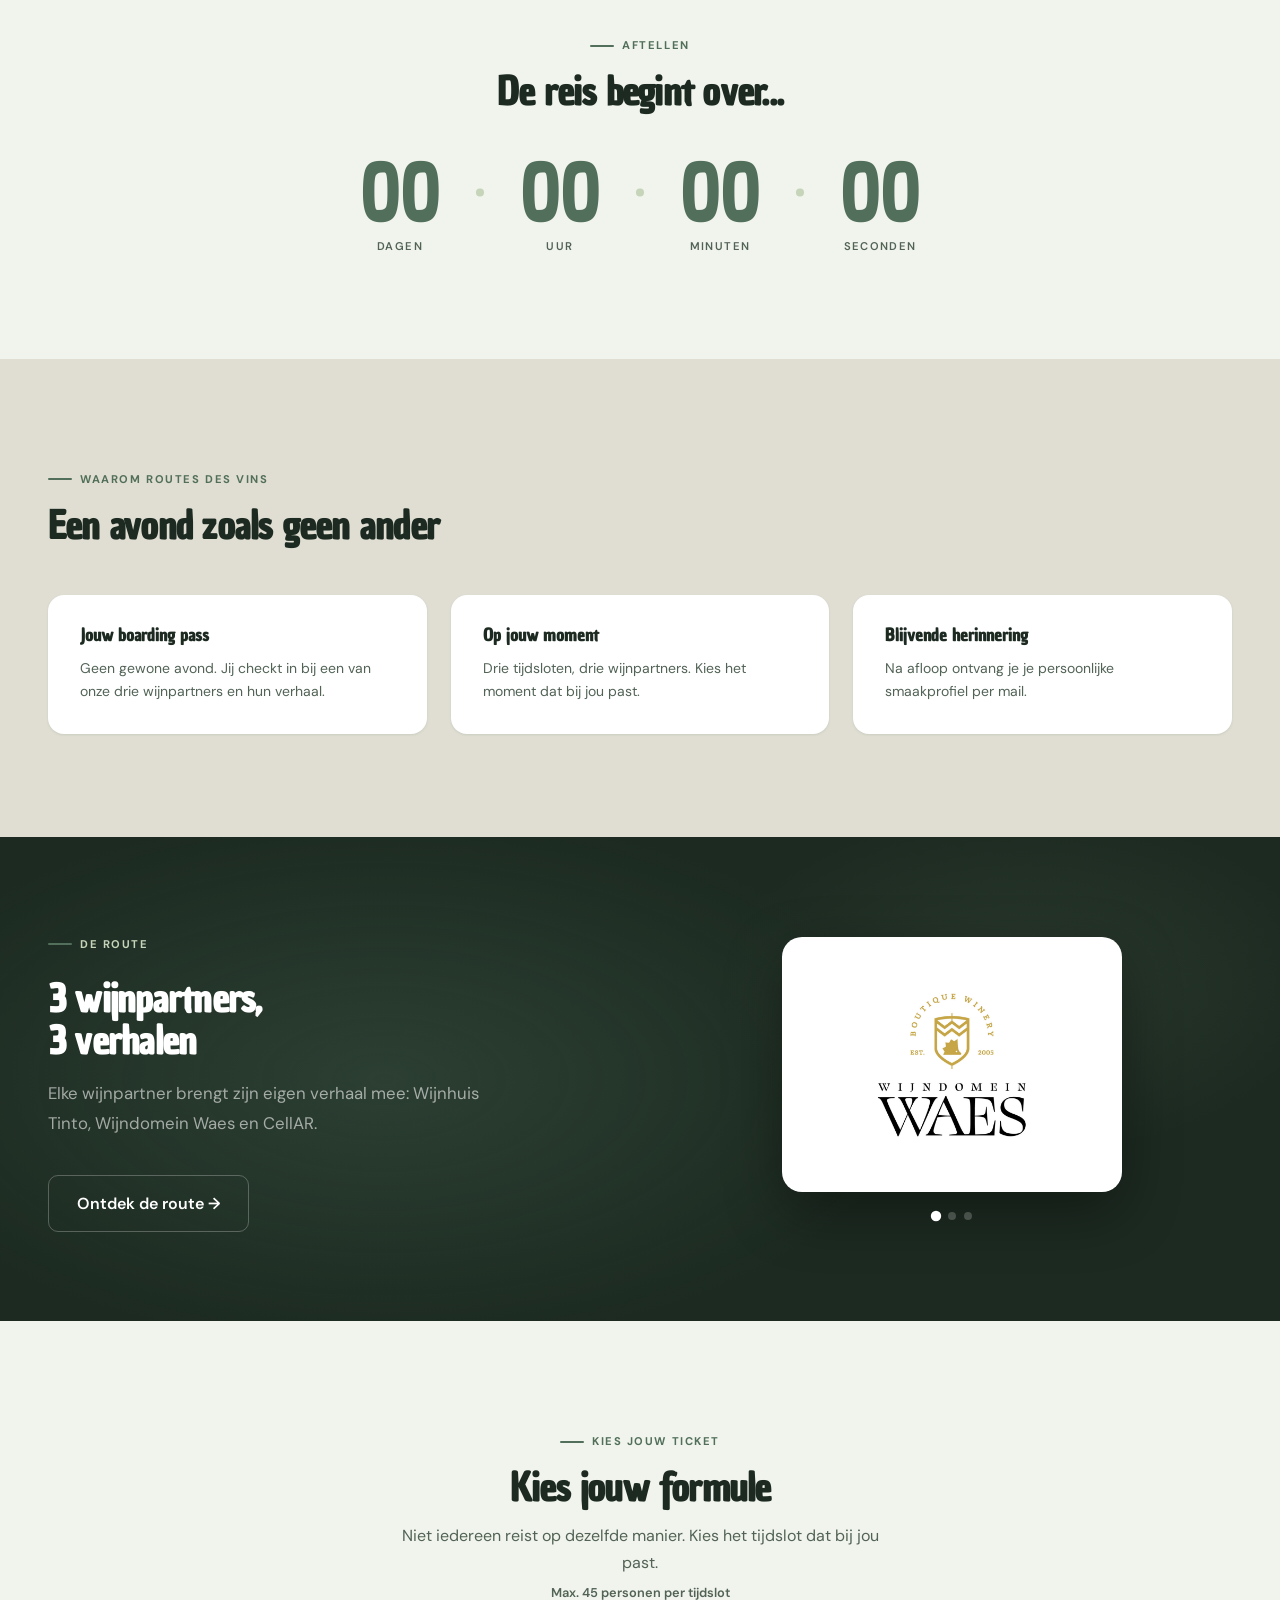
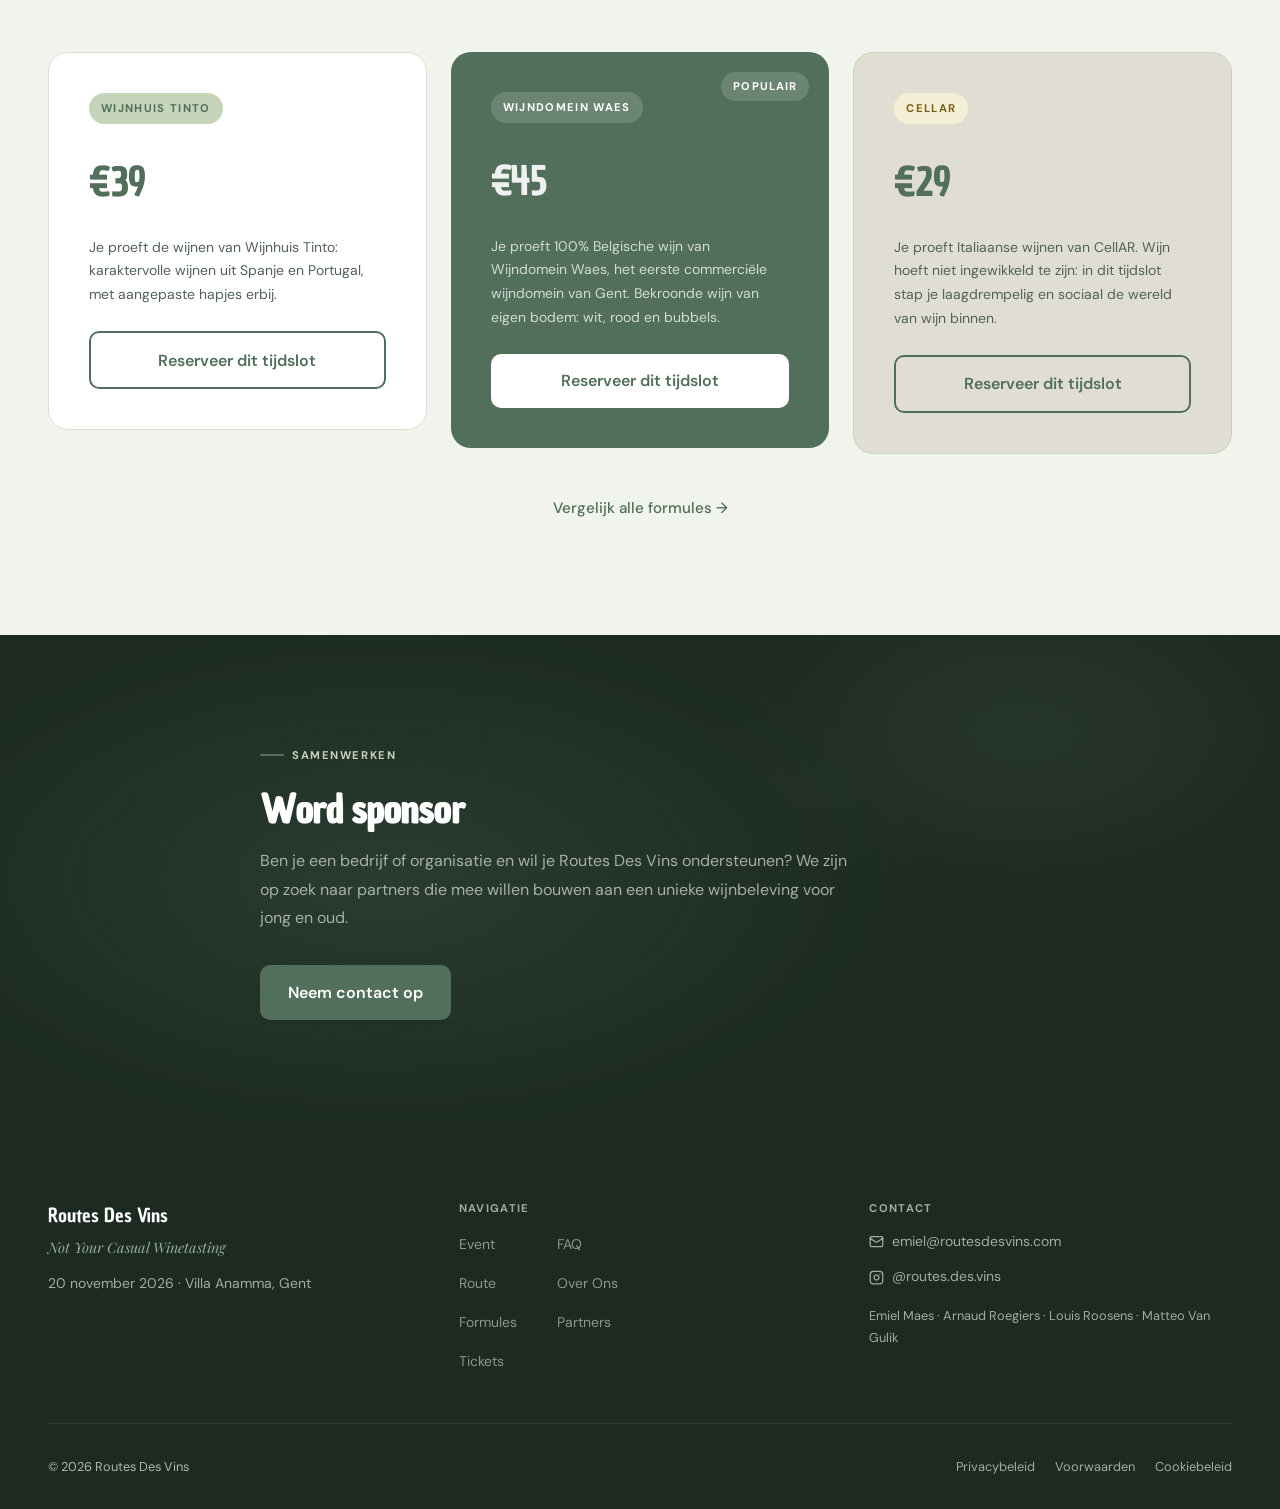
==== commit 362459dc: "Alle wijnen van de avond met flesfoto's, top 3 en bestellinks per wijnpartner Co-Authored-By: Claude" ====
--- a/index.html
+++ b/index.html
@@ -251,41 +251,184 @@
 <!-- TOP 3 (na het event, 21/11) -->
 <section class="section" id="top3" style="background:var(--c-cream);scroll-margin-top:var(--nav-h)">
   <div class="container">
-    <div style="max-width:640px;margin:0 auto 3rem;text-align:center">
+    <div style="max-width:660px;margin:0 auto 3rem;text-align:center">
       <span class="section-eyebrow reveal" style="justify-content:center" data-i18n="eyebrow_top3">Jullie podium</span>
       <h2 class="display-md reveal delay-1" data-i18n="top3_title">De top 3 per wijnpartner</h2>
-      <p class="text-muted reveal delay-2" style="margin-top:1rem" data-i18n="top3_body">Na je laatste glas koos je in je wijnpaspoort je eigen podium. Dit zijn de wijnen die het vaakst met de medailles gingen lopen.</p>
-    </div>
-    <div class="top3-grid">
-      <div class="top3-card reveal">
-        <span class="top3-halte">Halte 1 · 16u30</span>
-        <h3>Wijnhuis Tinto</h3>
-        <ol>
-          <li><span class="top3-medal m1">1</span><span><strong>Monte Pío Raxeira 2025</strong><small>Rías Baixas DO</small></span></li>
-          <li><span class="top3-medal m2">2</span><span><strong>Celler Piñol L'Avi Arrufí 2021</strong><small>Terra Alta DO</small></span></li>
-          <li><span class="top3-medal m3">3</span><span><strong>Gómez Cruzado Crianza 2022</strong><small>Rioja DOC</small></span></li>
-        </ol>
-      </div>
-      <div class="top3-card reveal">
-        <span class="top3-halte">Halte 2 · 18u30</span>
-        <h3>Wijndomein Waes</h3>
-        <ol>
-          <li><span class="top3-medal m1">1</span><span><strong>Waes Cabernet Blanc Brut</strong><small>Brut Nature · Gault&amp;Millau 2026</small></span></li>
-          <li><span class="top3-medal m2">2</span><span><strong>Waes Cabernet Blanc 2023</strong><small>Cabernet Blanc</small></span></li>
-          <li><span class="top3-medal m3">3</span><span><strong>Waes Rood 2024</strong><small>Rondo · Regent · Léon Millot · Cabernet Cortis</small></span></li>
-        </ol>
-      </div>
-      <div class="top3-card reveal">
-        <span class="top3-halte">Halte 3 · 20u30</span>
-        <h3>CellAR</h3>
-        <ol>
-          <li><span class="top3-medal m1">1</span><span><strong>Comelli Sauvignon</strong><small>Friuli Colli Orientali</small></span></li>
-          <li><span class="top3-medal m2">2</span><span><strong>Marco Bonfante Borgo Brut</strong><small>Piemonte · Cortese</small></span></li>
-          <li><span class="top3-medal m3">3</span><span><strong>Comelli Jaco</strong><small>Friuli · Merlot</small></span></li>
-        </ol>
-      </div>
-    </div>
-    <p class="text-muted body-sm reveal" style="text-align:center;margin-top:2rem" data-i18n="top3_note">Je favoriet vergeten te kopen? Je wijnpartner bestelt hem graag voor je.</p>
+      <p class="text-muted reveal delay-2" style="margin-top:1rem" data-i18n="top3_body">Na je laatste glas koos je in je wijnpaspoort je eigen podium. Hier zie je alle wijnen van de avond, met de medailles erbij. Je favoriet bestel je met één klik bij de wijnpartner.</p>
+    </div>
+    <div class="partner-wines reveal" id="wijnen-tinto">
+      <div class="partner-wines-head">
+        <div>
+          <span class="top3-halte">Halte 1 · 16u30</span>
+          <h3>Wijnhuis Tinto</h3>
+        </div>
+        <p class="partner-how" data-i18n="top3_how_tinto">Online bestellen in hun webshop, of afhalen in Heusden.</p>
+      </div>
+      <div class="wine-grid">
+        <article class="wine-card is-podium">
+          <div class="wine-stage"><span class="top3-medal m1" aria-label="Plaats 1">1</span><svg class="wine-svg" viewBox="0 0 80 240" role="img" aria-hidden="true"><path d="M33 6h14v52c0 12 21 24 21 50v116a10 10 0 0 1-10 10H22a10 10 0 0 1-10-10V108c0-26 21-38 21-50z" fill="#D9C98A"/><rect x="31" y="6" width="18" height="30" fill="#1C2A21" opacity=".75"/><rect x="18" y="128" width="44" height="58" rx="2" fill="#F1F4EC"/><text x="40" y="161" text-anchor="middle" font-family="DM Sans, sans-serif" font-size="7.5" font-weight="700" fill="#1C2A21" letter-spacing=".5">MONTE PÍO</text></svg></div>
+          <div class="wine-info">
+            <span class="wine-type t-wit" data-i18n="top3_type_wit">Wit</span>
+            <h4>Monte Pío Raxeira 2025</h4>
+            <p class="wine-region">Rías Baixas DO</p>
+            <p class="wine-price">€ 12,90</p>
+            <a class="wine-order" href="https://www.wijnhuistinto.be/nl/wijn-shop/wijn-detail.asp?id=475" target="_blank" rel="noopener"><span data-i18n="top3_order_online">Bestel online</span> →</a>
+          </div>
+        </article>
+        <article class="wine-card is-podium">
+          <div class="wine-stage"><span class="top3-medal m2" aria-label="Plaats 2">2</span><img src="fotos/wijnen/tinto-lavi-arrufi.jpg" alt="Fles Celler Piñol L'Avi Arrufí 2021" loading="lazy" width="200" height="640"></div>
+          <div class="wine-info">
+            <span class="wine-type t-wit" data-i18n="top3_type_wit">Wit</span>
+            <h4>Celler Piñol L'Avi Arrufí 2021</h4>
+            <p class="wine-region">Terra Alta DO</p>
+            <p class="wine-price">€ 23,50</p>
+            <a class="wine-order" href="https://www.wijnhuistinto.be/nl/wijn-shop/wijn-detail.asp?id=133" target="_blank" rel="noopener"><span data-i18n="top3_order_online">Bestel online</span> →</a>
+          </div>
+        </article>
+        <article class="wine-card is-podium">
+          <div class="wine-stage"><span class="top3-medal m3" aria-label="Plaats 3">3</span><img src="fotos/wijnen/tinto-gomez-cruzado.jpg" alt="Fles Gómez Cruzado Crianza 2022" loading="lazy" width="200" height="640"></div>
+          <div class="wine-info">
+            <span class="wine-type t-rood" data-i18n="top3_type_rood">Rood</span>
+            <h4>Gómez Cruzado Crianza 2022</h4>
+            <p class="wine-region">Rioja DOC</p>
+            <p class="wine-price">€ 12,70</p>
+            <a class="wine-order" href="https://www.wijnhuistinto.be/nl/wijn-shop/wijn-detail.asp?id=378" target="_blank" rel="noopener"><span data-i18n="top3_order_online">Bestel online</span> →</a>
+          </div>
+        </article>
+        <article class="wine-card">
+          <div class="wine-stage"><img src="fotos/wijnen/tinto-casa-de-mouraz.jpg" alt="Fles Casa de Mouraz 2023" loading="lazy" width="200" height="640"></div>
+          <div class="wine-info">
+            <span class="wine-type t-rood" data-i18n="top3_type_rood">Rood</span>
+            <h4>Casa de Mouraz 2023</h4>
+            <p class="wine-region">Dão DOC</p>
+            <p class="wine-price">€ 12,50</p>
+            <a class="wine-order" href="https://www.wijnhuistinto.be/nl/wijn-shop/wijn-detail.asp?id=16" target="_blank" rel="noopener"><span data-i18n="top3_order_online">Bestel online</span> →</a>
+          </div>
+        </article>
+        <article class="wine-card">
+          <div class="wine-stage"><svg class="wine-svg" viewBox="0 0 80 240" role="img" aria-hidden="true"><path d="M33 6h14v52c0 12 21 24 21 50v116a10 10 0 0 1-10 10H22a10 10 0 0 1-10-10V108c0-26 21-38 21-50z" fill="#C9B66A"/><rect x="31" y="6" width="18" height="30" fill="#1C2A21" opacity=".75"/><rect x="18" y="128" width="44" height="58" rx="2" fill="#F1F4EC"/><text x="40" y="161" text-anchor="middle" font-family="DM Sans, sans-serif" font-size="7.5" font-weight="700" fill="#1C2A21" letter-spacing=".5">BROT</text></svg></div>
+          <div class="wine-info">
+            <span class="wine-type t-bubbels" data-i18n="top3_type_bubbels">Bubbels</span>
+            <h4>BROT Pet Nat 2023</h4>
+            <p class="wine-region">Pétillant naturel</p>
+            <p class="wine-price">€ 14,90</p>
+            <a class="wine-order" href="https://www.wijnhuistinto.be/nl/wijn-shop/wijn-detail.asp?id=562" target="_blank" rel="noopener"><span data-i18n="top3_order_online">Bestel online</span> →</a>
+          </div>
+        </article>
+      </div>
+    </div>
+    <div class="partner-wines reveal" id="wijnen-waes">
+      <div class="partner-wines-head">
+        <div>
+          <span class="top3-halte">Halte 2 · 18u30</span>
+          <h3>Wijndomein Waes</h3>
+        </div>
+        <p class="partner-how" data-i18n="top3_how_waes">Bestellen per mail, of langsgaan op het domein in Zwijnaarde.</p>
+      </div>
+      <div class="wine-grid">
+        <article class="wine-card is-podium">
+          <div class="wine-stage"><span class="top3-medal m1" aria-label="Plaats 1">1</span><img src="fotos/wijnen/waes-cabernet-blanc-brut.jpg" alt="Fles Waes Cabernet Blanc Brut" loading="lazy" width="200" height="640"></div>
+          <div class="wine-info">
+            <span class="wine-type t-bubbels" data-i18n="top3_type_bubbels">Bubbels</span>
+            <h4>Waes Cabernet Blanc Brut</h4>
+            <p class="wine-region">Brut Nature · Gault&amp;Millau 2026</p>
+            <p class="wine-price">€ 24,50</p>
+            <a class="wine-order" href="mailto:info@wijndomeinwaes.be?subject=Bestelling%20Waes%20Cabernet%20Blanc%20Brut%20%28Routes%20Des%20Vins%29"><span data-i18n="top3_order_mail">Bestel per mail</span> →</a>
+          </div>
+        </article>
+        <article class="wine-card is-podium">
+          <div class="wine-stage"><span class="top3-medal m2" aria-label="Plaats 2">2</span><img src="fotos/wijnen/waes-cabernet-blanc.jpg" alt="Fles Waes Cabernet Blanc 2023" loading="lazy" width="200" height="640"></div>
+          <div class="wine-info">
+            <span class="wine-type t-wit" data-i18n="top3_type_wit">Wit</span>
+            <h4>Waes Cabernet Blanc 2023</h4>
+            <p class="wine-region">Cabernet Blanc</p>
+            <p class="wine-price">€ 21</p>
+            <a class="wine-order" href="mailto:info@wijndomeinwaes.be?subject=Bestelling%20Waes%20Cabernet%20Blanc%202023%20%28Routes%20Des%20Vins%29"><span data-i18n="top3_order_mail">Bestel per mail</span> →</a>
+          </div>
+        </article>
+        <article class="wine-card is-podium">
+          <div class="wine-stage"><span class="top3-medal m3" aria-label="Plaats 3">3</span><img src="fotos/wijnen/waes-rood.jpg" alt="Fles Waes Rood 2024" loading="lazy" width="200" height="640"></div>
+          <div class="wine-info">
+            <span class="wine-type t-rood" data-i18n="top3_type_rood">Rood</span>
+            <h4>Waes Rood 2024</h4>
+            <p class="wine-region">Rondo · Regent · Léon Millot · Cabernet Cortis</p>
+            <p class="wine-price">€ 21</p>
+            <a class="wine-order" href="mailto:info@wijndomeinwaes.be?subject=Bestelling%20Waes%20Rood%202024%20%28Routes%20Des%20Vins%29"><span data-i18n="top3_order_mail">Bestel per mail</span> →</a>
+          </div>
+        </article>
+        <article class="wine-card">
+          <div class="wine-stage"><img src="fotos/wijnen/waes-wit.jpg" alt="Fles Waes Wit 2022" loading="lazy" width="200" height="640"></div>
+          <div class="wine-info">
+            <span class="wine-type t-wit" data-i18n="top3_type_wit">Wit</span>
+            <h4>Waes Wit 2022</h4>
+            <p class="wine-region">Solaris &amp; Bianca</p>
+            <p class="wine-price">€ 20</p>
+            <a class="wine-order" href="mailto:info@wijndomeinwaes.be?subject=Bestelling%20Waes%20Wit%202022%20%28Routes%20Des%20Vins%29"><span data-i18n="top3_order_mail">Bestel per mail</span> →</a>
+          </div>
+        </article>
+      </div>
+    </div>
+    <div class="partner-wines reveal" id="wijnen-cellar">
+      <div class="partner-wines-head">
+        <div>
+          <span class="top3-halte">Halte 3 · 20u30</span>
+          <h3>CellAR</h3>
+        </div>
+        <p class="partner-how" data-i18n="top3_how_cellar">Online bestellen in hun webshop, per fles of per doos van 6.</p>
+      </div>
+      <div class="wine-grid">
+        <article class="wine-card is-podium">
+          <div class="wine-stage"><span class="top3-medal m1" aria-label="Plaats 1">1</span><img src="fotos/wijnen/cellar-la-stella.jpg" alt="Fles Marco Bonfante La Stella" loading="lazy" width="200" height="640"></div>
+          <div class="wine-info">
+            <span class="wine-type t-rood" data-i18n="top3_type_rood">Rood</span>
+            <h4>Marco Bonfante La Stella</h4>
+            <p class="wine-region">Barbera d’Asti</p>
+            <p class="wine-price">€ 13<span class="wine-box"><span data-i18n="top3_box">doos van 6</span>: € 65</span></p>
+            <a class="wine-order" href="mailto:info@cellar.pro?subject=Bestelling%20Marco%20Bonfante%20La%20Stella%20%28Routes%20Des%20Vins%29"><span data-i18n="top3_order_mail">Bestel per mail</span> →</a>
+          </div>
+        </article>
+        <article class="wine-card is-podium">
+          <div class="wine-stage"><span class="top3-medal m2" aria-label="Plaats 2">2</span><img src="fotos/wijnen/cellar-sauvignon.jpg" alt="Fles Comelli Sauvignon" loading="lazy" width="200" height="640"></div>
+          <div class="wine-info">
+            <span class="wine-type t-wit" data-i18n="top3_type_wit">Wit</span>
+            <h4>Comelli Sauvignon</h4>
+            <p class="wine-region">Friuli Colli Orientali</p>
+            <p class="wine-price">€ 14<span class="wine-box"><span data-i18n="top3_box">doos van 6</span>: € 70</span></p>
+            <a class="wine-order" href="https://cellar.pro/products/sauvignon-comelli-2014" target="_blank" rel="noopener"><span data-i18n="top3_order_online">Bestel online</span> →</a>
+          </div>
+        </article>
+        <article class="wine-card is-podium">
+          <div class="wine-stage"><span class="top3-medal m3" aria-label="Plaats 3">3</span><img src="fotos/wijnen/cellar-borgo-brut.jpg" alt="Fles Marco Bonfante Borgo Brut" loading="lazy" width="200" height="640"></div>
+          <div class="wine-info">
+            <span class="wine-type t-bubbels" data-i18n="top3_type_bubbels">Bubbels</span>
+            <h4>Marco Bonfante Borgo Brut</h4>
+            <p class="wine-region">Piemonte · Cortese</p>
+            <p class="wine-price">€ 13<span class="wine-box"><span data-i18n="top3_box">doos van 6</span>: € 65</span></p>
+            <a class="wine-order" href="https://cellar.pro/products/marco-bonfante-borgo-brut" target="_blank" rel="noopener"><span data-i18n="top3_order_online">Bestel online</span> →</a>
+          </div>
+        </article>
+        <article class="wine-card">
+          <div class="wine-stage"><img src="fotos/wijnen/cellar-jaco.jpg" alt="Fles Comelli Jaco" loading="lazy" width="200" height="640"></div>
+          <div class="wine-info">
+            <span class="wine-type t-rood" data-i18n="top3_type_rood">Rood</span>
+            <h4>Comelli Jaco</h4>
+            <p class="wine-region">Friuli · Merlot</p>
+            <p class="wine-price">€ 15<span class="wine-box"><span data-i18n="top3_box">doos van 6</span>: € 75</span></p>
+            <a class="wine-order" href="https://cellar.pro/products/jaco-merlot-comelli-2013" target="_blank" rel="noopener"><span data-i18n="top3_order_online">Bestel online</span> →</a>
+          </div>
+        </article>
+        <article class="wine-card">
+          <div class="wine-stage"><img src="fotos/wijnen/cellar-esprimo.jpg" alt="Fles Comelli Esprimo" loading="lazy" width="200" height="640"></div>
+          <div class="wine-info">
+            <span class="wine-type t-rood" data-i18n="top3_type_rood">Rood</span>
+            <h4>Comelli Esprimo</h4>
+            <p class="wine-region">Friuli · Refosco</p>
+            <p class="wine-price">€ 10<span class="wine-box"><span data-i18n="top3_box">doos van 6</span>: € 50</span></p>
+            <a class="wine-order" href="https://cellar.pro/products/esprimo-red-comelli-2013" target="_blank" rel="noopener"><span data-i18n="top3_order_online">Bestel online</span> →</a>
+          </div>
+        </article>
+      </div>
+    </div>
   </div>
 </section>
 
--- a/styles.css
+++ b/styles.css
@@ -981,16 +981,38 @@
 }
 
 /* ── Top 3 per wijnpartner (na het event) ── */
-.top3-grid { display: grid; grid-template-columns: repeat(3, 1fr); gap: 1.5rem; }
-.top3-card { background: #fff; border-radius: 16px; padding: 1.75rem 1.5rem; box-shadow: var(--shadow-md); min-width: 0; }
+.partner-wines { margin-top: 3.5rem; }
+.partner-wines-head { display: flex; justify-content: space-between; align-items: flex-end; gap: 1rem 2rem; flex-wrap: wrap; border-bottom: 1px solid var(--c-light); padding-bottom: .9rem; margin-bottom: 1.5rem; }
+.partner-wines-head h3 { font-family: var(--font-display); font-size: clamp(1.6rem, 3vw, 2.1rem); color: var(--c-dark); text-transform: uppercase; margin-top: .25rem; }
 .top3-halte { font: 700 .72rem var(--font-body); letter-spacing: .2em; text-transform: uppercase; color: var(--c-sage); }
-.top3-card h3 { font-family: var(--font-display); font-size: 1.6rem; color: var(--c-dark); margin: .35rem 0 1.25rem; text-transform: uppercase; }
-.top3-card ol { list-style: none; margin: 0; padding: 0; display: grid; gap: 1rem; }
-.top3-card li { display: flex; gap: .9rem; align-items: flex-start; }
-.top3-card li strong { display: block; color: var(--c-dark); line-height: 1.3; overflow-wrap: anywhere; }
-.top3-card li small { display: block; color: var(--c-text-light); font-size: .82rem; margin-top: .15rem; overflow-wrap: anywhere; }
-.top3-medal { flex: none; width: 2.1rem; height: 2.1rem; border-radius: 50%; display: flex; align-items: center; justify-content: center; font-family: var(--font-display); font-size: 1.1rem; }
+.partner-how { color: var(--c-text-light); font-size: .92rem; max-width: 420px; }
+.wine-grid { display: grid; grid-template-columns: repeat(5, minmax(0, 1fr)); gap: 1.1rem; }
+.wine-card { background: #fff; border-radius: 14px; overflow: hidden; box-shadow: var(--shadow-sm); display: flex; flex-direction: column; min-width: 0; transition: box-shadow .25s var(--ease-out), transform .25s var(--ease-out); }
+.wine-card:hover { box-shadow: var(--shadow-lg); transform: translateY(-3px); }
+.wine-card.is-podium { box-shadow: var(--shadow-md); }
+.wine-stage { position: relative; background: #fff; height: 230px; display: flex; align-items: center; justify-content: center; padding: 14px 0 8px; }
+.wine-stage img { height: 100%; width: auto; max-width: 90%; object-fit: contain; }
+.wine-svg { height: 100%; width: auto; }
+.wine-stage .top3-medal { position: absolute; top: 10px; left: 10px; }
+.wine-info { padding: .9rem 1rem 1.1rem; display: flex; flex-direction: column; flex: 1; border-top: 1px solid var(--c-cream); }
+.wine-type { font: 700 .66rem var(--font-body); letter-spacing: .16em; text-transform: uppercase; color: var(--c-text-light); display: inline-flex; align-items: center; gap: .4rem; }
+.wine-type::before { content: ""; width: .55rem; height: .55rem; border-radius: 50%; background: currentColor; }
+.wine-type.t-wit::before { background: #D9C98A; }
+.wine-type.t-rood::before { background: #7A2E3A; }
+.wine-type.t-bubbels::before { background: #C9B66A; box-shadow: 0 0 0 2px #EFE7C2; }
+.wine-info h4 { font-family: var(--font-body); font-weight: 700; font-size: .98rem; line-height: 1.3; color: var(--c-dark); margin: .35rem 0 .2rem; overflow-wrap: anywhere; }
+.wine-region { font-size: .8rem; color: var(--c-text-light); overflow-wrap: anywhere; }
+.wine-price { font-family: var(--font-display); font-size: 1.25rem; color: var(--c-dark); margin-top: auto; padding-top: .7rem; }
+.wine-box { display: block; font: 600 .74rem var(--font-body); color: var(--c-forest); margin-top: .1rem; }
+.wine-order { margin-top: .7rem; font-weight: 700; font-size: .88rem; color: var(--c-forest); text-decoration: none; }
+.wine-order:hover { color: var(--c-dark); text-decoration: underline; }
+.top3-medal { flex: none; width: 2.1rem; height: 2.1rem; border-radius: 50%; display: flex; align-items: center; justify-content: center; font-family: var(--font-display); font-size: 1.1rem; z-index: 1; }
 .top3-medal.m1 { background: var(--c-forest); color: #fff; }
 .top3-medal.m2 { background: var(--c-sage); color: var(--c-dark); }
 .top3-medal.m3 { background: var(--c-light); color: var(--c-dark); }
-@media (max-width: 900px) { .top3-grid { grid-template-columns: 1fr; max-width: 520px; margin: 0 auto; } }
+@media (max-width: 1000px) { .wine-grid { grid-template-columns: repeat(3, minmax(0, 1fr)); } }
+@media (max-width: 640px) {
+  .wine-grid { grid-template-columns: repeat(2, minmax(0, 1fr)); gap: .75rem; }
+  .wine-stage { height: 190px; }
+  .wine-info { padding: .8rem .8rem 1rem; }
+}
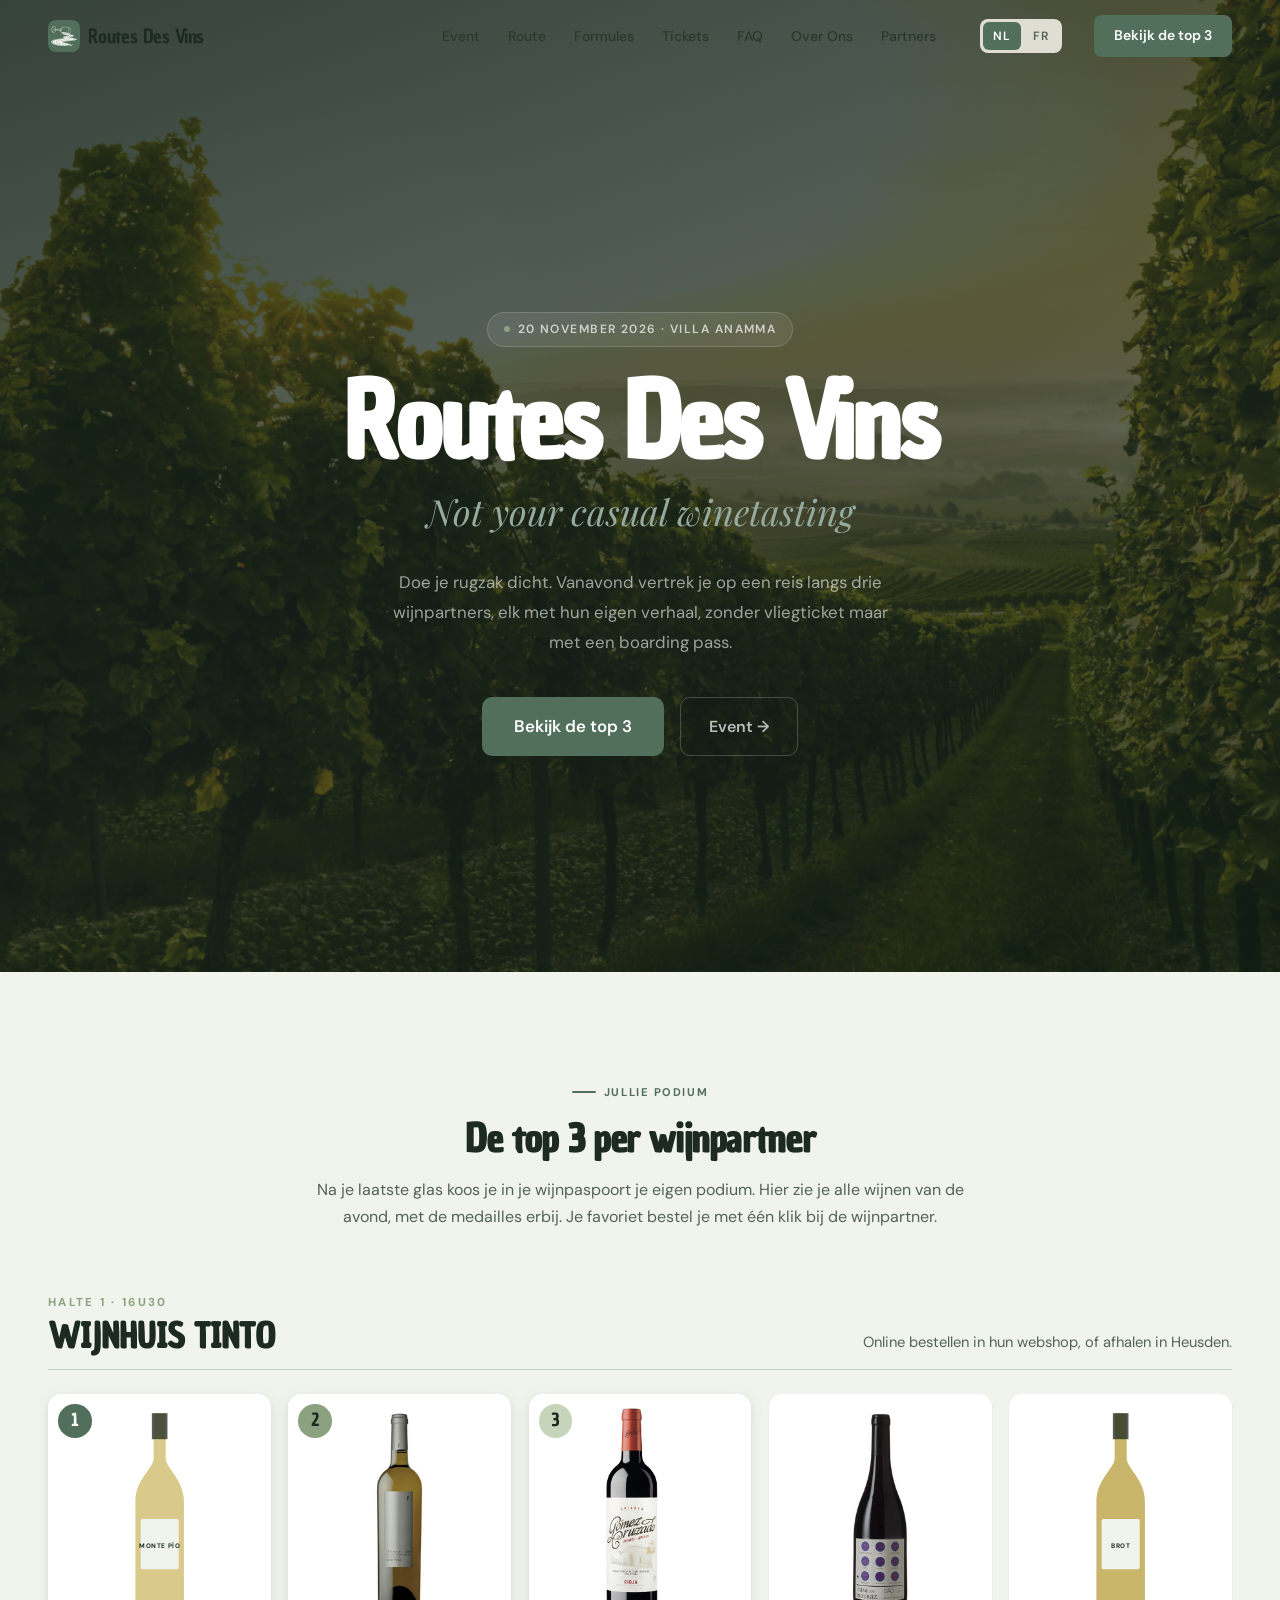
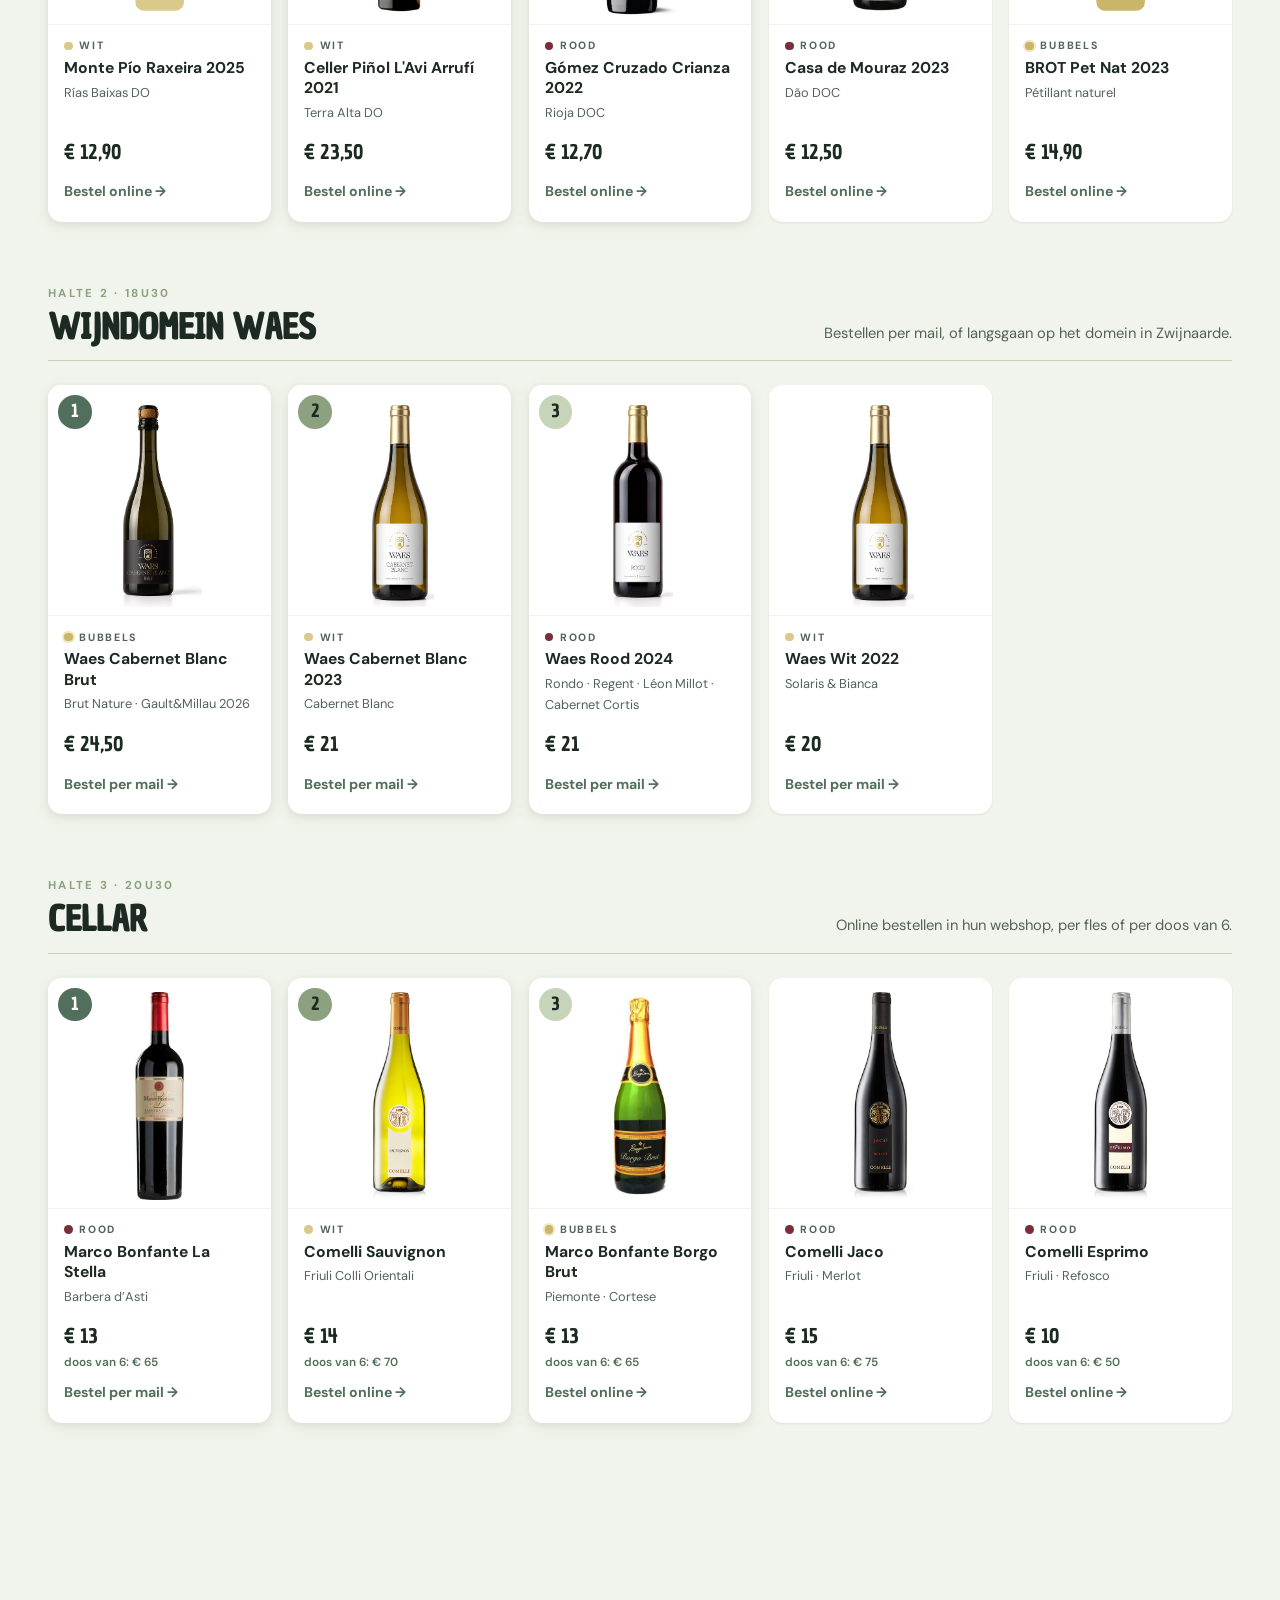
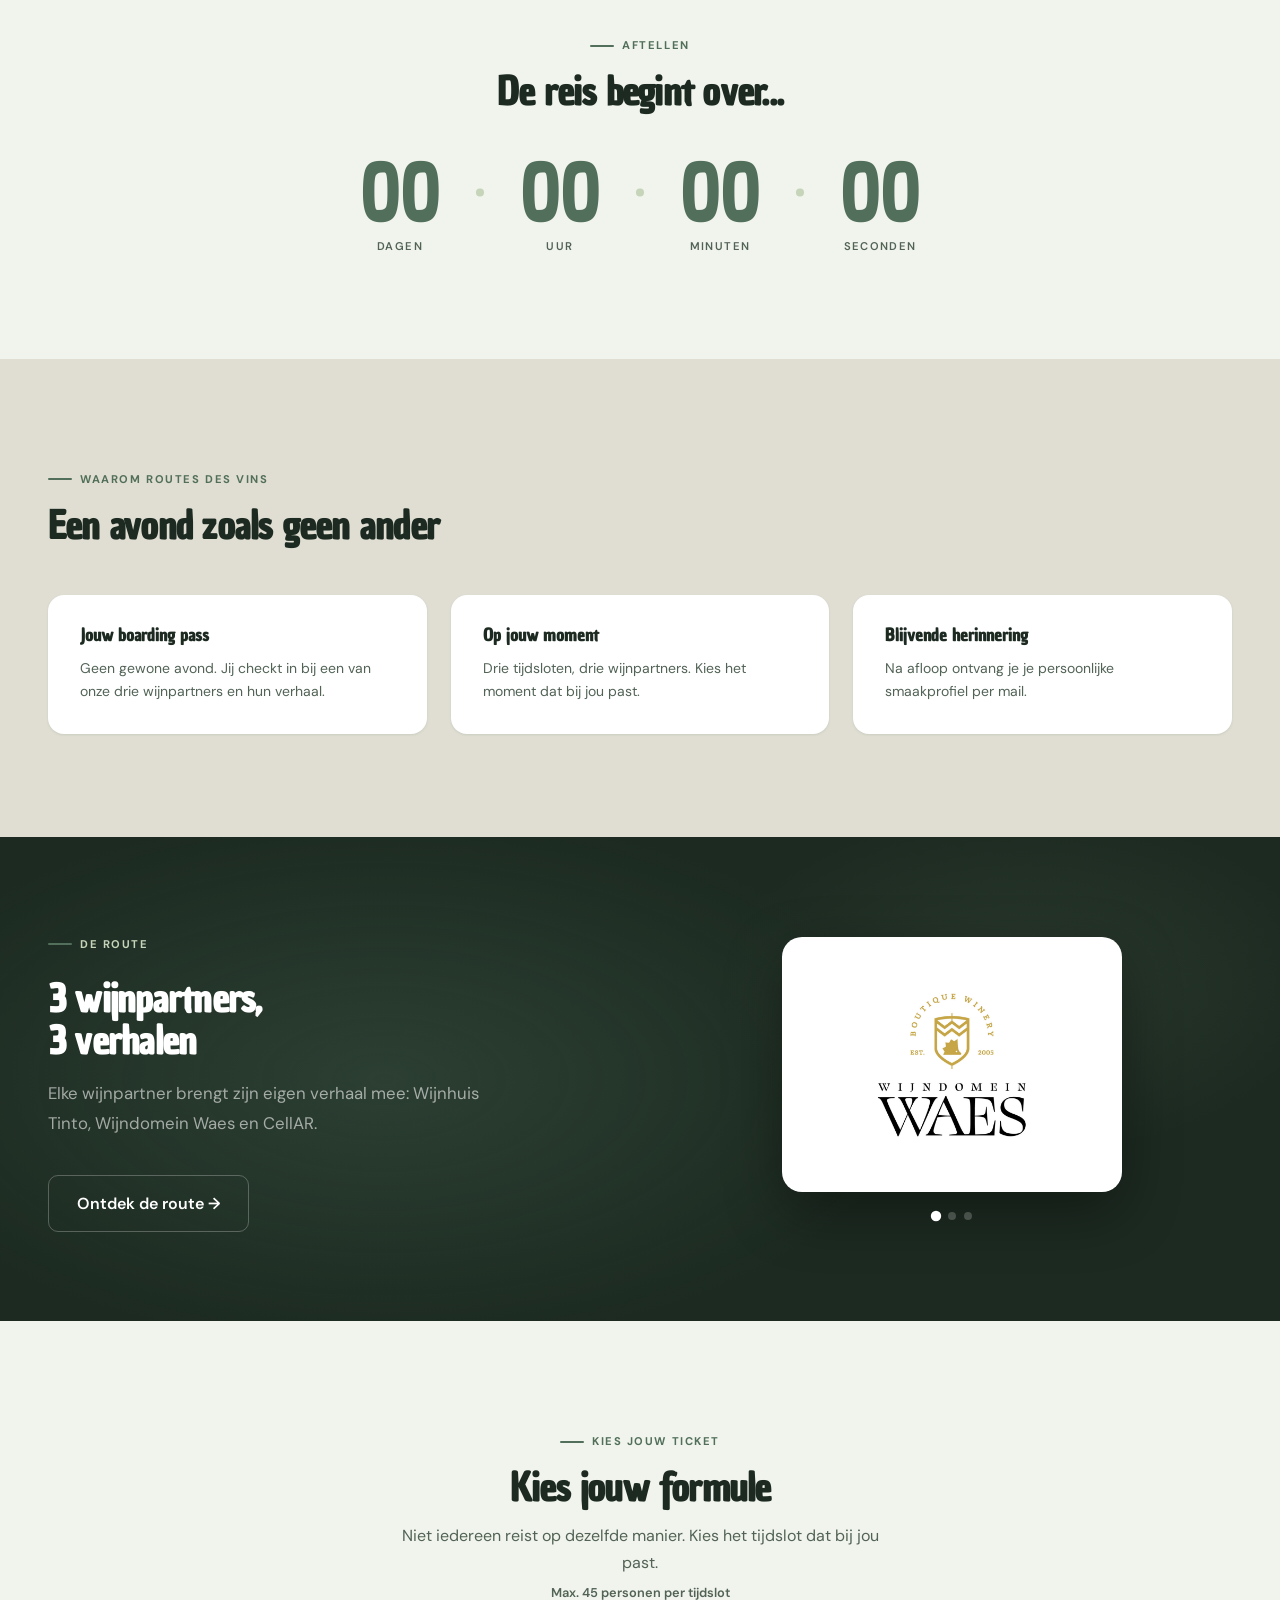
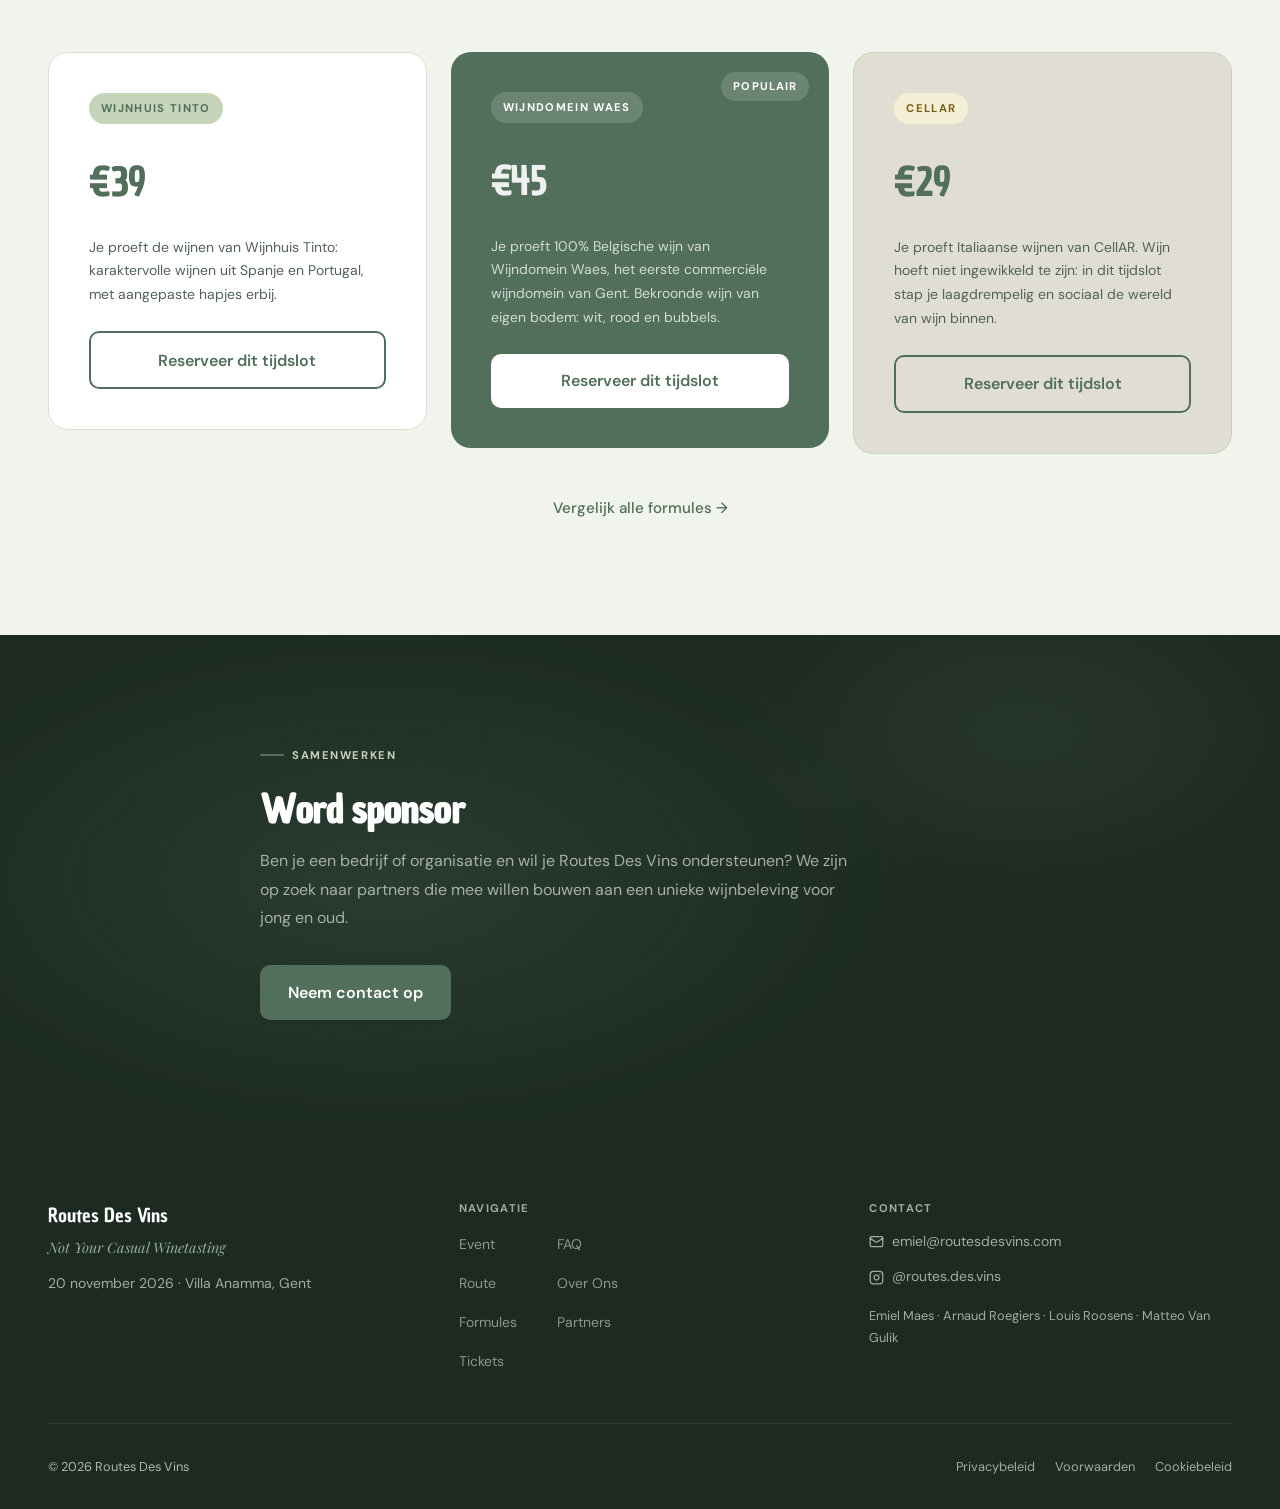
==== commit 220fe2d0: "Menuknop 'Tickets kopen' wordt 'Bekijk de top 3' op alle pagina's Co-Authored-By: Claude Opus 5.5 <n" ====
--- a/index.html
+++ b/index.html
@@ -205,7 +205,7 @@
     <button class="lang-btn" data-lang="nl">NL</button>
     <button class="lang-btn" data-lang="fr">FR</button>
   </div>
-  <a href="tickets.html" class="nav-cta" data-i18n="nav_cta">Tickets kopen</a>
+  <a href="index.html#top3" class="nav-cta" data-i18n="nav_cta">Bekijk de top 3</a>
   <button class="nav-hamburger" aria-label="Menu">
     <span></span><span></span><span></span>
   </button>
@@ -218,7 +218,7 @@
   <a href="faq.html" data-i18n="nav_faq">FAQ</a>
   <a href="over-ons.html" data-i18n="nav_about">Over Ons</a>
   <a href="partners.html" data-i18n="nav_partners">Partners</a>
-  <a href="tickets.html" class="mobile-cta" data-i18n="nav_cta">Tickets kopen</a>
+  <a href="index.html#top3" class="mobile-cta" data-i18n="nav_cta">Bekijk de top 3</a>
   <div class="mobile-lang">
     <button class="lang-btn" data-lang="nl">NL</button>
     <button class="lang-btn" data-lang="fr">FR</button>
